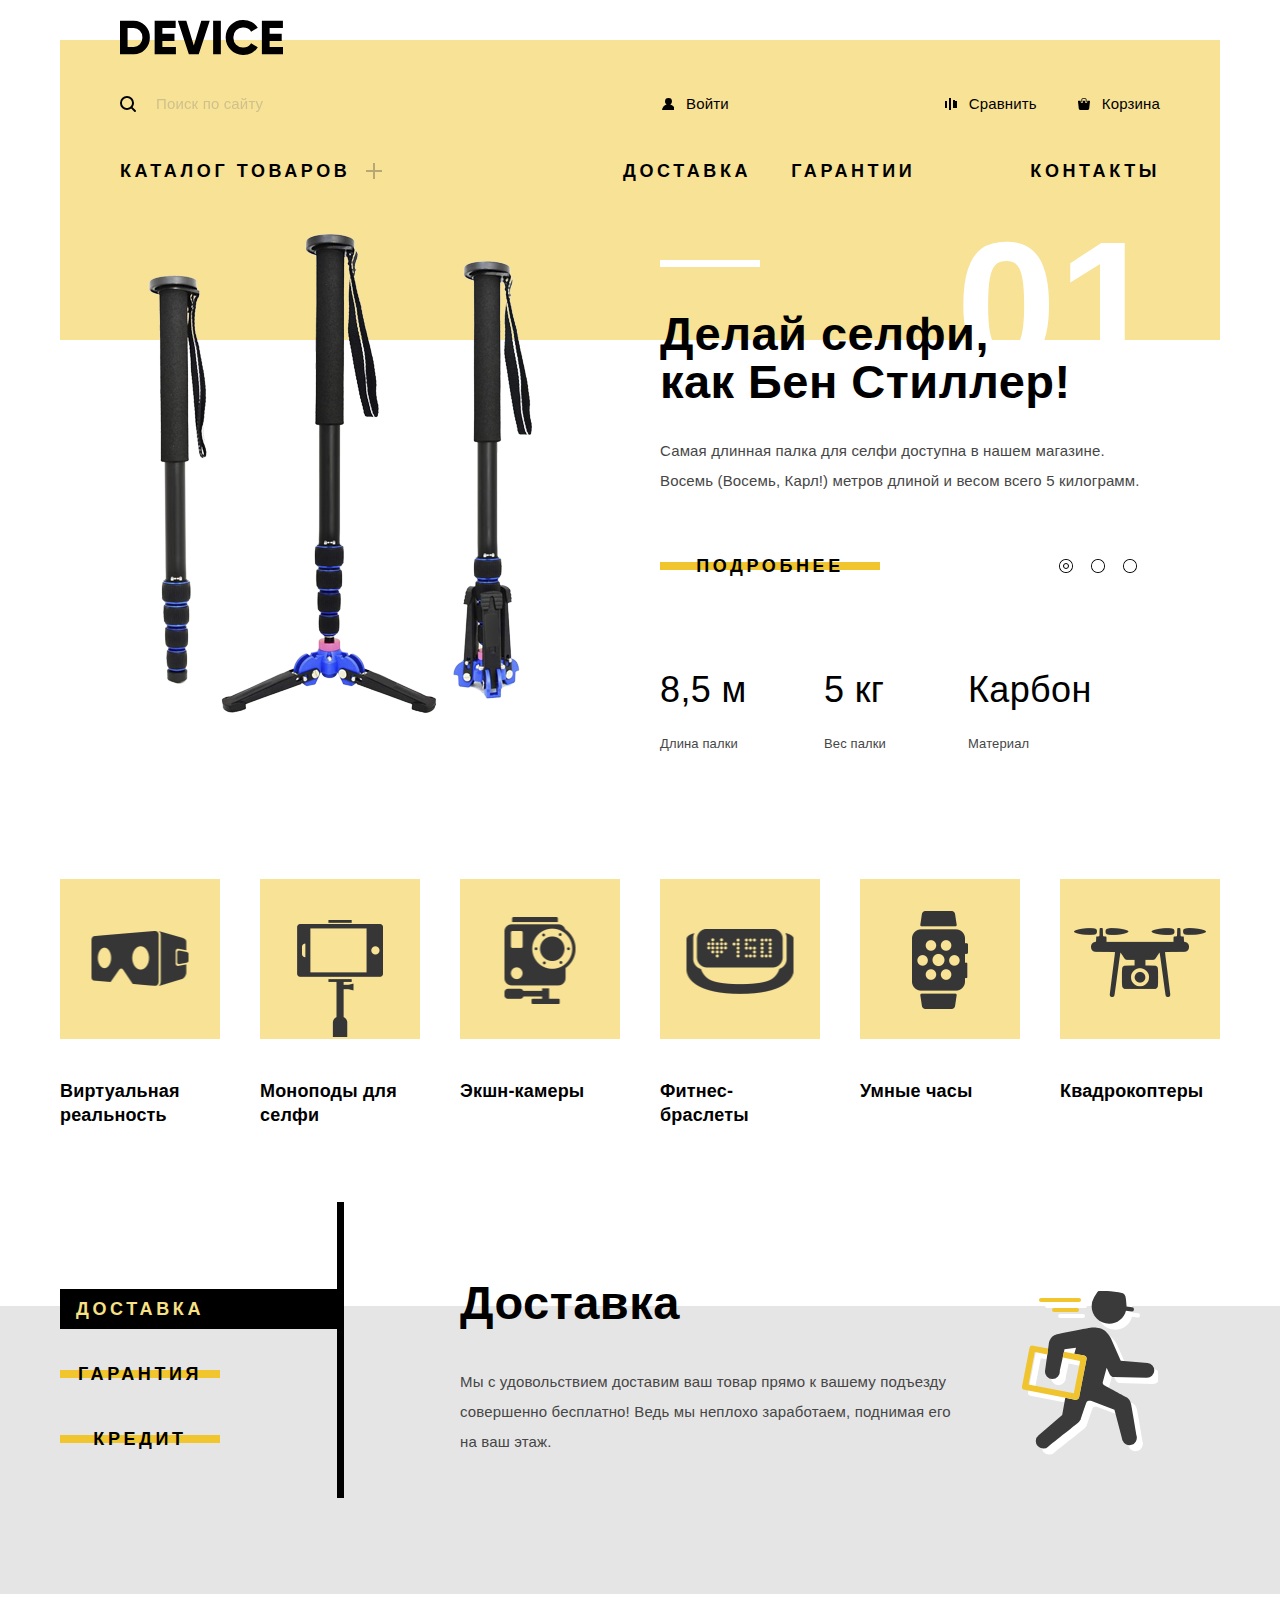
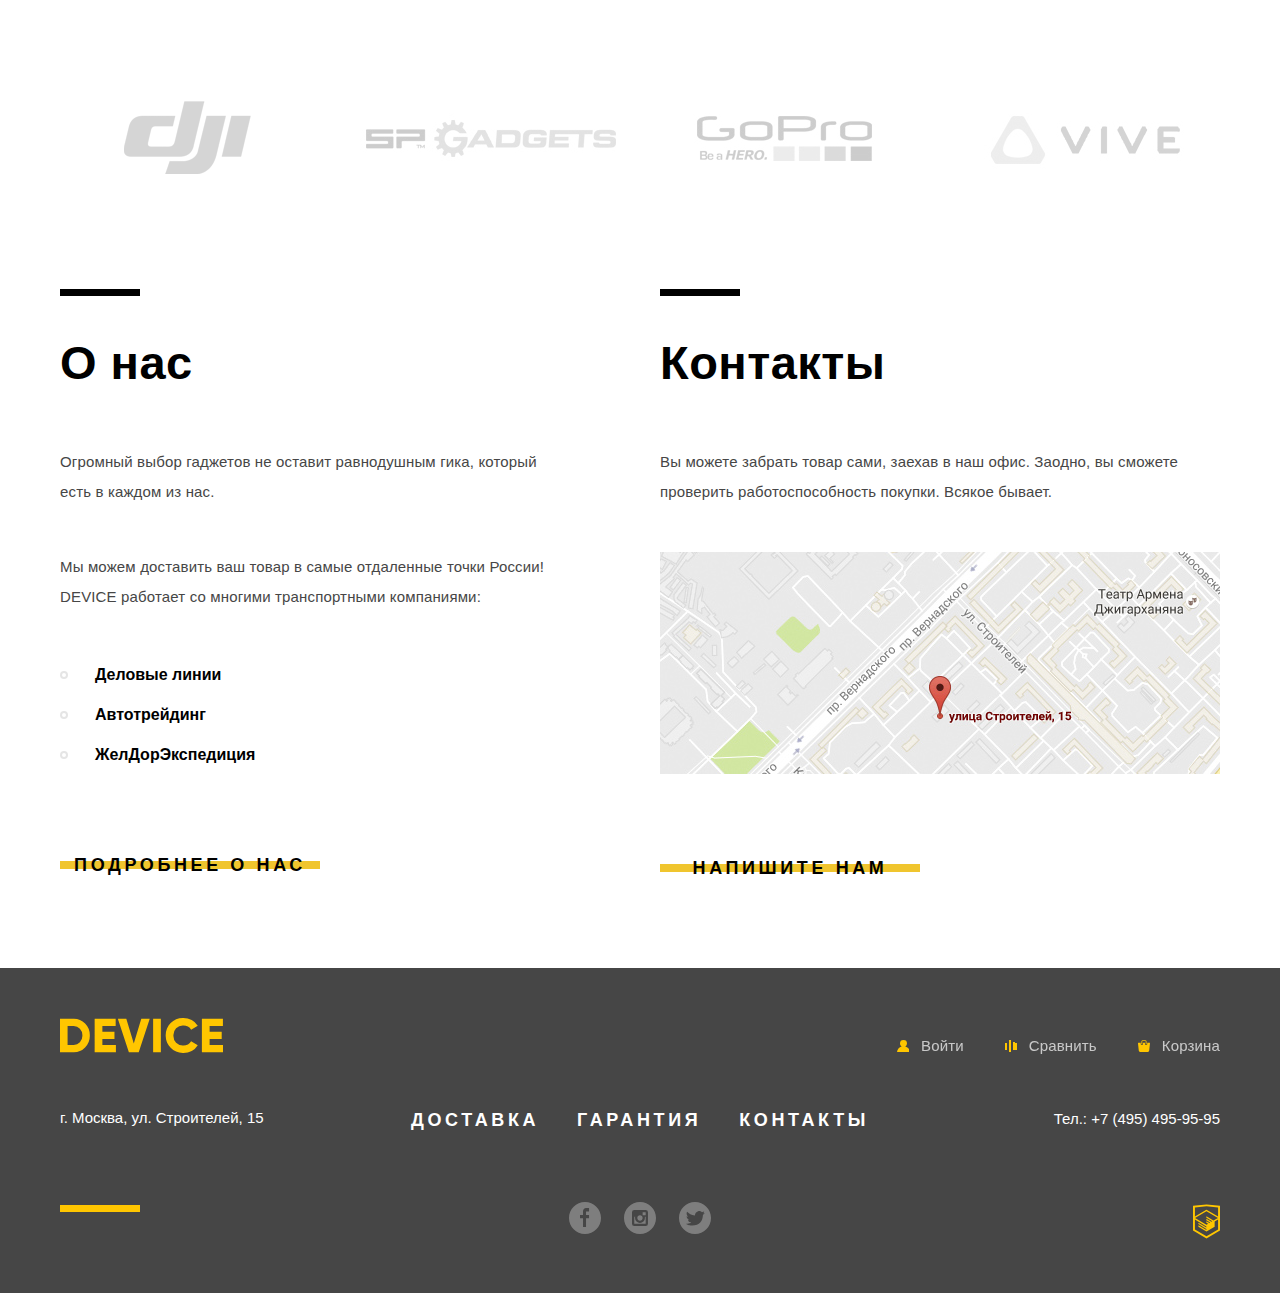
==== index.html @ a9a69ae1 "Добавляет доступности" ====
<!DOCTYPE html>
<html lang="ru">

<head>
  <meta charset="UTF-8">
  <link rel="stylesheet" href="css/normalize.css">
  <link rel="stylesheet" href="css/style.css">
  <title>Интернет-магазин "Девайс"</title>
</head>

<body>

  <header class="site-header">

    <a class="site-header__logo" href="">
      <img class="site-header__logo-img" src="img/logo-black.svg" width="163" height="35" alt="Логотип интернет-магазина &quotДевайс&quot">
    </a>

    <nav class="site-header__secondary-menu">
      <ul class="site-header__secondary-menu-list">
        <li class="site-header__secondary-menu-item">
          <form class="site-header__search search-form" action="https://echo.htmlacademy.ru/courses" method="post">
            <input class="search-form__field" type="search" name="search" id="search" placeholder="Поиск по сайту">
            <label class="search-form__label" for="search">
              <span class="visually-hidden">Поиск по сайту</span>
              <img class="search-form__label-img" src="img/search.svg" width="16" height="16" alt="Поиск">
            </label>
            <input class="search-form__button-submit" type="submit" value="Найти">
          </form>
        </li>
        <li class="site-header__secondary-menu-item">
          <a class="site-header__secondary-menu-link" href="#">Войти</a>
        </li>
        <li class="site-header__secondary-menu-item">
          <a class="site-header__secondary-menu-link" href="#">Сравнить</a>
        </li>
        <li class="site-header__secondary-menu-item">
          <a class="site-header__secondary-menu-link" href="#">Корзина</a>
        </li>
      </ul>
    </nav>
    
    <nav class="site-header__primary-menu">
      <ul class="site-header__primary-menu-list">
        <li class="site-header__primary-menu-item">
          <a class="site-header__primary-menu-link" href="catalog.html">Каталог товаров</a>
          <ul class="site-header__primary-submenu-list">
            <li class="site-header__primary-submenu-item">
              <a class="site-header__primary-submenu-link" href="virtual-reality.html">Виртуальная реальность</a>
            </li>
            <li class="site-header__primary-submenu-item">
              <a class="site-header__primary-submenu-link" href="monopods-for-a-selfie.html">Моноподы для селфи</a>
            </li>
            <li class="site-header__primary-submenu-item">
              <a class="site-header__primary-submenu-link" href="action-cameras.html">Экшн-камеры</a>
            </li>
            <li class="site-header__primary-submenu-item">
              <a class="site-header__primary-submenu-link" href="fitness-bracelets.html">Фитнес-браслеты</a>
            </li>
            <li class="site-header__primary-submenu-item">
              <a class="site-header__primary-submenu-link" href="smart-watch.html">Умные часы</a>
            </li>
            <li class="site-header__primary-submenu-item">
              <a class="site-header__primary-submenu-link" href="quadcopters.html">Квардокоптеры</a>
            </li>
          </ul>
        </li>
        <li class="site-header__primary-menu-item">
          <a class="site-header__primary-menu-link" href="#">Доставка</a>
        </li>
        <li class="site-header__primary-menu-item">
          <a class="site-header__primary-menu-link" href="#">Гарантии</a>
        </li>
        <li class="site-header__primary-menu-item">
          <a class="site-header__primary-menu-link" href="#">Контакты</a>
        </li>
      </ul>
    </nav>

  </header>

  <main class="content-container">
    
    <section class="content-container__promo promo">
      <h1 class="visually-hidden">Промо-слайдер</h1>
      <div class="promo-slider">
        <input type="radio" id="promo-btn-1" name="promo-toggle" checked>
        <input type="radio" id="promo-btn-2" name="promo-toggle">
        <input type="radio" id="promo-btn-3" name="promo-toggle">
        <div class="promo-slider__inner">
          <div class="promo-slider__slides">
            <article class="promo-slider__slide promo-slide">
              <figure class="promo-slide__image">
                <img src="img/slider-1.png" width="384" height="486" alt="Палка для селфи">
              </figure>
              <div class="promo-slide__description">
                <h2 class="header">
                  Делай селфи,<br>
                  как Бен Стиллер! 
                </h2>
                <p class="text-light">
                  Самая длинная палка для селфи доступна в нашем магазине.<br>
                  Восемь (Восемь, Карл!) метров длиной и весом всего 5 килограмм.
                </p>
                <div class="promo-slider__controls">
                  <a class="button button-slider" href="catalog.html">Подробнее</a>
                  <label for="promo-btn-1"></label>
                  <label for="promo-btn-2"></label>
                  <label for="promo-btn-3"></label>
                </div>
                <div class="promo-slide__preference preference">
                  <dl class="preference__item item">
                    <dt class="item__parameter-value">8,5 м</dt>
                    <dd class="item__parameter">Длина палки</dd>
                  </dl>
                  <dl class="preference__item item">
                    <dt class="item__parameter-value">5 кг</dt>
                    <dd class="item__parameter">Вес палки</dd>
                  </dl>
                  <dl class="preference__item item">
                    <dt class="item__parameter-value">Карбон</dt>
                    <dd class="item__parameter">Материал</dd>
                  </dl>
                </div>
              </div>
            </article>
            <article class="promo-slider__slide promo-slide">
              <figure class="promo-slide__image">
                <img src="img/slider-2.png" width="345" height="485" alt="Фитнес-браслет">
              </figure>
              <div class="promo-slide__description">
                <h2 class="header">
                  Худеем<br>
                  правильно! 
                </h2>
                <p class="text-light">
                  Мотивирующие фитнес-браслеты помогут найти в себе силы<br>
                  не пропускать занятия и соблюдать диету.
                </p>
                <div class="promo-slider__controls">
                  <a class="button button-slider" href="catalog.html">Подробнее</a>
                  <label for="promo-btn-1"></label>
                  <label for="promo-btn-2"></label>
                  <label for="promo-btn-3"></label>
                </div>
                <div class="promo-slide__preference preference">
                  <dl class="preference__item item">
                    <dt class="item__parameter-value">48 часов</dt>
                    <dd class="item__parameter">Без подзарядки</dd>
                  </dl>
                </div>
              </div>
            </article>
            <article class="promo-slider__slide promo-slide">
              <figure class="promo-slide__image">
                <img src="img/slider-3.png" width="526" height="334" alt="Квадрокоптер">
              </figure>
              <div class="promo-slide__description">
                <h2 class="header">
                  Порхает как бабочка,<br>
                  жалит как пчела!
                </h2>
                <p class="text-light">
                  Этот обычный, на первый взгляд, квадрокоптер оснащен<br>
                  мощным лазером, замаскированным под стандартную камеру.
                </p>
                <div class="promo-slider__controls">
                  <a class="button button-slider" href="catalog.html">Подробнее</a>
                  <label for="promo-btn-1"></label>
                  <label for="promo-btn-2"></label>
                  <label for="promo-btn-3"></label>
                </div>
                <div class="promo-slide__preference preference">
                  <dl class="preference__item item">
                    <dt class="item__parameter-value">800 м</dt>
                    <dd class="item__parameter">Дальность полета</dd>
                  </dl>
                  <dl class="preference__item item">
                    <dt class="item__parameter-value">50 м</dt>
                    <dd class="item__parameter">Радиус поражения</dd>
                  </dl>
                </div>
              </div>
            </article>
          </div>
        </div>
      </div>
    </section>
    
    <section class="content-container__popular popular">
      <h1 class="visually-hidden">Популярные категории товаров</h1> 
      <ul class="popular__conteiner-list">
        <li class="popular__item">
          <a class="popular__link" href="virtual-reality.html">
            <figure class="popular__image-field">
              <div class="popular__virtual-reality">
                <img class="popular__image" src="img/popular-1.png" width="97" height="55" alt="Виртуальная реальность">
              </div>
              <figcaption class="popular__text">Виртуальная реальность</figcaption>
            </figure>
          </a>
        </li>
        <li class="popular__item">
          <a class="popular__link" href="monopods-for-a-selfie.html">
            <figure class="popular__image-field">
              <div class="popular__monopods-for-a-selfie">
                <img class="popular__image" src="img/popular-2.png" width="86" height="117" alt="Моноподы для селфи">
              </div>
              <figcaption class="popular__text">Моноподы для селфи</figcaption>
            </figure>
          </a>
        </li>
        <li class="popular__item">
          <a class="popular__link" href="action-cameras.html">
            <figure class="popular__image-field">
              <div class="popular__action-cameras">
                <img class="popular__image" src="img/popular-3.png" width="71" height="87" alt="Экшн-камеры">
              </div>
              <figcaption class="popular__text">Экшн-камеры</figcaption>
            </figure>
          </a>
        </li>
        <li class="popular__item">
          <a class="popular__link" href="fitness-bracelets.html">
            <figure class="popular__image-field">
              <div class="popular__fitness-bracelets">
                <img class="popular__image" src="img/popular-4.png" width="107" height="65" alt="Фитнес-браслеты">
              </div>
              <figcaption class="popular__text">Фитнес-браслеты</figcaption>
            </figure>
          </a>
        </li>
        <li class="popular__item">
          <a class="popular__link" href="smart-watch.html">
            <figure class="popular__image-field">
              <div class="popular__smart-watch">
                <img class="popular__image" src="img/popular-5.png" width="56" height="98" alt="Умные часы">
              </div>
              <figcaption class="popular__text">Умные часы</figcaption>
            </figure>
          </a>
        </li>
        <li class="popular__item">
          <a class="popular__link" href="quadcopters.html">
            <figure class="popular__image-field">
              <div class="popular__quadcopters">
                <img class="popular__image" src="img/popular-6.png" width="132" height="69" alt="Квадрокоптеры">
              </div>
              <figcaption class="popular__text">Квадрокоптеры</figcaption>
            </figure>
          </a>
        </li>
      </ul>
    </section>
    
    <section class="content-container__services services">
      <h1 class="visually-hidden">Сервисы-слайдер</h1>
      <div class="services-slider">
        <input type="radio" id="services-btn-1" name="services-toggle" checked>
        <input type="radio" id="services-btn-2" name="services-toggle">
        <input type="radio" id="services-btn-3" name="services-toggle">
        <div class="services-slider__controls">
          <label class="button" for="services-btn-1">Доставка</label>
          <label class="button" for="services-btn-2">Гарантия</label>
          <label class="button" for="services-btn-3">Кредит</label>
        </div>
        <div class="services-slider__inner">
          <div class="services-slider__slides">
            <article class="services-slider__slide services-slide">
              <div class="services-slide__description">
                <h2 class="header">
                  Доставка 
                </h2>
                <p class="text-light">
                  Мы с удовольствием доставим ваш товар прямо к вашему 
                  подъезду совершенно бесплатно! Ведь мы неплохо 
                  заработаем, поднимая его на ваш этаж.
                </p>
              </div>
              <figure class="services-slide__image">
                <img src="img/delivery.svg" width="136" height="164" alt="Доставка-мэн">
              </figure>
            </article>
            <article class="services-slider__slide services-slide">
              <div class="services-slide__description">
                <h2 class="header">
                  Гарантия 
                </h2>
                <p class="text-light">
                  Если из-за возгорания купленного у нас товара у вас сгорит 
                  дом — не переживайте, мы выдадим вам новый. 
                  Товар, не дом, конечно же.
                </p>
              </div>
              <figure class="services-slide__image">
                <img src="img/warranty.svg" width="171" height="194" alt="Серсис-центр">
              </figure>
            </article>
            <article class="services-slider__slide services-slide">
              <div class="services-slide__description">
                <h2 class="header">
                  Кредит
                </h2>
                <p class="text-light">
                  Залезть в долговую яму стало проще! Кредитные 
                  консультанты подберут для вас наиболее выгодные 
                  условия кредита. Выгодные для нашего банка, разумеется.
                </p>
              </div>
              <figure class="services-slide__image">
                <img src="img/credit.svg" width="156" height="186" alt="Терпила-мэн">
              </figure>
            </article>
          </div>
        </div>
      </div>
    </section>
    
    <section class="content-container__logotypes logotypes">
      <h1 class="visually-hidden">Логотипы компаний производителей</h1>
      <img class="logotypes__image" src="img/logo-1-jpg.png" width="260" height="100" alt="Логотип DJI">
      <img class="logotypes__image" src="img/logo-2-jpg.png" width="260" height="100" alt="Логотип SP Gadgets">
      <img class="logotypes__image" src="img/logo-3-jpg.png" width="260" height="100" alt="Логотип GoPro">
      <img class="logotypes__image" src="img/logo-4-jpg.png" width="260" height="100" alt="Логотип VIVE">
    </section>
    
    <section class="content-container__info info">
      <h1 class="visually-hidden">Информация об организации и контакты</h1>
      
      <section class="info__about about">
        <h2 class="header">
          О нас 
        </h2>
        <p class="text-light">
          Огромный выбор гаджетов не оставит равнодушным гика,
          который есть в каждом из нас.
        </p>
        <p class="text-light">
          Мы можем доставить ваш товар в самые отдаленные точки
          России! DEVICE работает со многими транспортными компаниями:
        </p>
        <ul class="about__delivery-list">
          <li class="about__delivery-item">
            <p class="about__delivery-text">Деловые линии</p>
          </li>
          <li class="about__delivery-item">
            <p class="about__delivery-text">Автотрейдинг</p>
          </li>
          <li class="about__delivery-item">
            <p class="about__delivery-text">ЖелДорЭкспедиция</p>
          </li>
        </ul>
        <a class="button button-info" href="catalog.html">Подробнее о нас</a>
      </section>
      
      <section class="info__contacts contacts">
        <h2 class="header">
          Контакты 
        </h2>
        <p class="text-light">
          Вы можете забрать товар сами, заехав в наш офис. 
          Заодно, вы сможете проверить работоспособность покупки. Всякое бывает.
        </p>
        <img class="contacts__map" src="img/map.jpg" width="560" height="222" alt="Карта-мини">
        <a class="button button-info" href="catalog.html">Напишите нам</a>
      </section>

    </section>
  
  </main>
  
  <footer class="site-footer">
    <div class="site-footer__leftside footer-leftside">
      <a class="footer-leftside__logo-link" href="#">
        <img class="footer-leftside__logo-img" src="img/logo-yellow.svg" width="163" height="35" alt="Логотип интернет-магазина &quotДевайс&quot">
      </a>
      <p class="footer-leftside__address">
        г. Москва, ул. Строителей, 15
      </p>
    </div>
    <div class="site-footer__center footer-center">
      <ul class="footer-center__services-list">
        <li class="footer-center__services-item">
          <a class="footer-center__services-link" href="">Доставка</a>
        </li>
        <li class="footer-center__services-item">
          <a class="footer-center__services-link" href="">Гарантия</a>
        </li>
        <li class="footer-center__services-item">
          <a class="footer-center__services-link" href="">Контакты</a>
        </li>
      </ul>
      <ul class="footer-center__social-list">
        <li class="footer-center__social-item">
          <a class="footer-center__social-link" href="https://www.facebook.com/device">
            <img class="footer-center__social-img" src="img/fb.svg" width="32" height="32" alt="Facebook">
          </a>
        </li>
        <li class="footer-center__social-item">
          <a class="footer-center__social-link" href="https://www.instagram.com/device/">
            <img class="footer-center__social-img" src="img/instagram.svg" width="32" height="32" alt="Instagram">
          </a>
        </li>
        <li class="footer-center__social-item">
          <a class="footer-center__social-link" href="https://twitter.com/device">
            <img class="footer-center__social-img" src="img/twitter.svg" width="32" height="32" alt="Twitter">
          </a>
        </li>
      </ul>
    </div>
    <div class="site-footer__rightside footer-rightside">
      <ul class="footer-rightside__secondary-menu-list">
        <li class="footer-rightside__secondary-menu-item">
          <a class="footer-rightside__secondary-menu-link" href="#">Войти</a>
        </li>
        <li class="footer-rightside__secondary-menu-item">
          <a class="footer-rightside__secondary-menu-link" href="#">Сравнить</a>
        </li>
        <li class="footer-rightside__secondary-menu-item">
          <a class="footer-rightside__secondary-menu-link" href="#">Корзина</a>
        </li>
      </ul>
      <p class="footer-rightside__phone-text">
        Тел.: 
        <a class="footer-rightside__phone-link" href="tel:+74954959595">+7 (495) 495-95-95</a>
      </p>
      <a class="footer-rightside__developer-link" href="https://htmlacademy.ru/intensive/htmlcss">
        <img class="footer-rightside__developer-logo" src="img/logo-html.svg" width="27" height="35" alt="Логотип HTML-академии">
      </a>
    </div>
  </footer>

  <!--
    TODO: Запилить два popup - карта и модальное окно с обращением
  -->

</body>
</html>
---- css/style.css ----
/*
Подключение шрифтов
*/

@font-face {
    font-family: 'Open Sans';
    src:
        local('Open Sans Light'),
        local('OpenSans-Light'),
        url('opensanslight.woff2') format('woff2'),
        url('opensanslight.woff') format('woff'),
        url('opensanslight.ttf') format('truetype');
    font-weight: 300;
    font-style: normal;
}

@font-face {
    font-family: 'Open Sans';
    src:
        local('Open Sans'),
        local('OpenSans'),
        url('opensans.woff2') format('woff2'),
        url('opensans.woff') format('woff'),
        url('opensans.ttf') format('truetype');
    font-weight: 400;
    font-style: normal;
}

@font-face {
    font-family: 'Gilroy';
    src:
        local('Gilroy Light'),
        local('Gilroy-Light'),
        url('Gilroylight.woff2') format('woff2'),
        url('Gilroylight.woff') format('woff'),
        url('Gilroylight.ttf') format('truetype');
    font-weight: 300;
    font-style: normal;
}
    
@font-face {
    font-family: 'Gilroy';
    src:
        local('Gilroy ExtraBold'),
        local('Gilroy-ExtraBold'),
        url('Gilroyextrabold.woff2') format('woff2'),
        url('Gilroyextrabold.woff') format('woff'),
        url('Gilroyextrabold.ttf') format('truetype');
    font-weight: 800;
    font-style: normal;
}

/*
Общая часть
*/

/*
body * {
    outline: 1px dotted red;
}
*/

body {
    display: flex;
    flex-direction: column;
    margin: 0;
    padding: 20px 0;
    background-color: #ffffff;
    min-width: 1200px;
}

[class*="-list"] {
    list-style: none;
    margin: 0;
    padding: 0;
}

a {
    text-decoration: none;
}

.visually-hidden {
    position: absolute;
    clip: rect(0 0 0 0);
    width: 1px;
    height: 1px;
    margin: -1px;
}

/*
Стилизация шапки сайта
*/

.site-header {
    display: flex;
    flex-direction: column;
    width: 1040px;
    margin: 0 auto;
    padding: 0 60px;
    min-height: 320px;
    background-image: linear-gradient(
        to bottom,
        #ffffff 20px,
        rgb(240, 197, 46, 0.5) 20px);
}

.site-header__logo-img:hover {
    opacity: 0.6;
}

.site-header__logo-img:active {
    opacity: 0.3;
}

.site-header__secondary-menu-list {
    display: flex;
    justify-content: space-between;
    margin: 20px 0 30px;
}

.site-header__secondary-menu-item {
    position: relative;
}

.site-header__secondary-menu-item:nth-of-type(2) {
    margin-left: auto;
    margin-right: 240px;
}

.site-header__secondary-menu-item:nth-of-type(3) {
    margin-right: 65px;
}

.site-header__secondary-menu-item::before {
    content: '';
    position: absolute;
    top: 19px;
    left: -24px;
    height: 12px;
    width: 12px;
}

.site-header__secondary-menu-item:nth-of-type(2)::before {
    background-image: url(../img/user.svg);
}

.site-header__secondary-menu-item:nth-of-type(3)::before {
    background-image: url(../img/compare.svg);
}

.site-header__secondary-menu-item:nth-of-type(4)::before {
    background-image: url(../img/cart.svg);
}

.site-header__secondary-menu-link,
.search-form__field,
.button-submit__submit {
    font-family: 'Open Sans', 'Arial', sans-serif;
    font-size: 15px;
    font-weight: 300;
    line-height: 50px;
    letter-spacing: 0.15px;
    color: #000000;
    text-align: left;
    text-decoration: none;
    background-color: transparent;
}

.site-header__secondary-menu-item:hover,
.site-header__secondary-menu-item:hover::before {
    opacity: 0.6;
}

.site-header__secondary-menu-item:active,
.site-header__secondary-menu-item:active::before {
    opacity: 0.3;
}

.site-header__search {
    display: flex;
    justify-content: flex-start;
}

.search-form__field {
    width: 335px;
    height: 50px;
    padding-left: 20px;
    border: none;
    background-color: transparent;
    opacity: 0.3;
    box-sizing: border-box;
}

.search-form__field:hover {
    opacity: 0.6;
}

.search-form__field:focus {
    border-bottom: 2px solid #000000;
    outline: none;
    opacity: 1.0;
}

.search-form__label {
    height: 50px;
    padding-top: 17px;
    order: -1;
    box-sizing: border-box;
}

.search-form__field:focus ~ .search-form__label {
    border-bottom: 2px solid #000000;
}

.search-form__button-submit {
    display: none;
    width: 85px;
    height: 50px;
    border: 2px solid #000000;
    box-sizing: border-box;
    background-color: transparent;
}

.search-form__field:focus ~ .search-form__button-submit {
    display: block;
}

.search-form__button-submit:hover {
    display: block;
    background-color: #000000;
    color: #ffffff;
}

.search-form__button-submit:active {
    display: block;
    background-color: #000000;
    color: rgb(255, 255, 255, 0.3);
}


.site-header__primary-menu-list {
    display: flex;
    justify-content: space-between;
}

.site-header__primary-menu-item:nth-of-type(1) {
    position: relative;
}

.site-header__primary-menu-item:nth-of-type(2) {
    margin-left: auto;
    margin-right: 40px;
}

.site-header__primary-menu-item:nth-of-type(3) {
    margin-right: 115px;
}

.site-header__primary-menu-item:nth-of-type(1)::after {
    content: '';
    position: absolute;
    top: 4px;
    right: -32px;
    height: 16px;
    width: 16px;
    background-image: url(../img/plus.svg);
    opacity: 0.3;
}

.site-header__primary-menu-link {
    font-family: 'Gilroy', 'Arial', sans-serif;
    font-size: 18px;
    font-weight: 800;
    line-height: 24px;
    letter-spacing: 3.6px;
    color: #000000;
    text-align: center;
    text-decoration: none;
    text-transform: uppercase;
    background-color: transparent;
}

.site-header__primary-menu-link:hover {
    opacity: 0.6;
}

.site-header__primary-menu-link:active {
    opacity: 0.3;
}

.site-header__primary-submenu-list {
    display: none;
}

.site-header__primary-menu-item:first-child:hover ul {
    position: absolute;
    left: -60px;
    z-index: 3;
    display: flex;
    flex-direction: column;
    justify-content: flex-start;
    align-content: flex-start;
    flex-wrap: wrap;
    height: 90px;
    width: 1100px;
    padding: 0 0 66px 60px;
    background-color: #f7e296;
}

.site-header__primary-submenu-item {
    width: 200px;
    height: 30px;
}

.site-header__primary-submenu-item:nth-child(4) {
    margin-left: 40px;
}

.site-header__primary-submenu-item:nth-child(5) {
    margin-left: 40px;
    margin-bottom: 30px;
}

.site-header__primary-submenu-link {
    font-family: 'Open Sans', 'Arial', sans-serif;
    font-size: 15px;
    font-weight: 300;
    line-height: 30px;
    color: #000000;
    text-decoration: none;
    background-color: transparent;
}

.site-header__primary-submenu-link:hover {
    opacity: 0.6;
}

.site-header__primary-submenu-link:active {
    opacity: 0.3;
}

/*
Стилизация основного содержания страниц
*/

.content-container__promo,
.content-container__popular,
.content-container__logotypes,
.content-container__info {
    width: 1160px;
    margin: 0 auto;
    padding: 0 20px;
    background-color: transparent;
}

.promo {
    margin-top: -110px;
}

.promo-slider {
    position: relative;
}

.promo-slider input[type="radio"] {
    display: none;
}

.promo-slider__controls {
    display: flex;
    justify-content: flex-start;
    align-items: center;
    margin-bottom: 60px;
}
  
.promo-slider__controls label {
    width: 6px;
    height: 6px;
    margin-right: 20px;
    border: 3px solid #ffffff;
    border-radius: 50%;
    box-shadow: 0 0 0 1px rgba(0, 0, 0, 1.0);
    cursor: pointer;
    transition: background-color 0.2s;
}

#promo-btn-1:checked ~ .promo-slider__inner .promo-slider__controls label[for="promo-btn-1"],
#promo-btn-2:checked ~ .promo-slider__inner .promo-slider__controls label[for="promo-btn-2"],
#promo-btn-3:checked ~ .promo-slider__inner .promo-slider__controls label[for="promo-btn-3"] {
    box-shadow:
        inset 0 0 0 1px rgba(0, 0, 0, 1.0),
        0 0 0 1px rgba(0, 0, 0, 1.0);
}
  
#promo-btn-1:checked ~ .promo-slider__inner .promo-slider__slides {
    transform: translateX(0px);
}

#promo-btn-2:checked ~ .promo-slider__inner .promo-slider__slides {
    transform: translateX(-1160px);
}

#promo-btn-2:checked ~ .promo-slider__inner .promo-slide::after {
    content: '02';
}
  
#promo-btn-3:checked ~ .promo-slider__inner .promo-slider__slides {
    transform: translateX(-2320px);
}

#promo-btn-3:checked ~ .promo-slider__inner .promo-slide::after {
    content: '03';
}

.promo-slider__inner {
    overflow: hidden;
}

.promo-slider__slides {
    display: flex;
    justify-content: flex-start;
    position: relative;
    min-height: 500px;
    width: 300%;
}

.promo-slider__slide {
    position: relative;
    display: flex;
    justify-content: flex-start;
    width: 100%;
    z-index: 2;
}

.promo-slide::before {
    content: '';
    position: absolute;
    top: 30px;
    right: 460px;
    width: 100px;
    height: 7px;
    background-color: #ffffff;
}

.promo-slide::after {
    content: '01';
    position: absolute;
    top: -15px;
    right: 60px;
    width: 250px;
    height: 200px;
    font-family: 'Gilroy', 'Arial', sans-serif;
    font-size: 180px;
    font-weight: 800;
    line-height: 180px;
    letter-spacing: 1.8px;
    text-align: right;
    color: #ffffff;
    z-index: -1;
}

.promo-slide figure {
    margin: 0 40px 0 0;
}

.promo-slide__image {
    width: 560px;
    text-align: center;
}

.promo-slide__description {
    margin-right: auto;
    width: 510px;
    text-align: left;
    padding-top: 80px;
}

.header {
    font-family: 'Gilroy', 'Arial', sans-serif;
    font-size: 47px;
    font-weight: 800;
    line-height: 48px;
    letter-spacing: 0.47px;
    margin: 0;
}

.promo-slide__description .header {
    margin-bottom: 30px;
}

.text-light {
    font-family: 'Open Sans', 'Arial', sans-serif;
    font-size: 15px;
    font-weight: 300;
    line-height: 30px;
    letter-spacing: 0.15px;
    color: #464646;
    margin: 0;
}

.promo-slide__description .text-light {
    margin-bottom: 50px;
}


.button {
    display: block;
    min-height: 40px;
    font-family: 'Gilroy', 'Arial', sans-serif;
    font-size: 18px;
    font-weight: 800;
    line-height: 40px;
    letter-spacing: 3.6px;
    color: #000000;
    text-align: center;
    text-decoration: none;
    text-transform: uppercase;
    background-color: transparent;
    background-image: linear-gradient(
        #f0c52e,
        #f0c52e);
    background-size: 100% 8px;
    background-repeat: no-repeat;
    background-position: center;
    transition: 0.3s;
}

.button-slider {
    width: 220px;
    margin-right: 180px;
}

.button-info {
    width: 260px;
}

.button:hover,
.button:active {
    background-size: 100% 100%;
}

a.button:active {
    color: rgb(0, 0, 0, 0.3);
}

.preference__item {
    display: inline-block;
    vertical-align: top;
    margin: 0px;
}

.preference__item:first-child {
    width: 160px
}

.preference__item:nth-child(2) {
    width: 140px;
}

.preference__item .item__parameter,
.preference__item .item__parameter-value {
    margin: 20px 0;
}

.preference__item .item__parameter {
    font-family: 'Open Sans', 'Arial', sans-serif;
    font-size: 13px;
    font-weight: 300;
    line-height: 20px;
    letter-spacing: 0.13px;
    color: #464646;
}

.preference__item .item__parameter-value {
    font-family: 'Gilroy', 'Arial', sans-serif;
    font-size: 36px;
    font-weight: 300;
    line-height: 48px;
    letter-spacing: 0.36px;
}

.popular__conteiner-list {
    display: flex;
    flex-direction: row;
    flex-wrap: wrap;
    justify-content: space-between;
    margin-top: 105px;
}

.popular__item {
    width: 160px;
}

.popular__image-field {
    display: flex;
    flex-direction: column;
    justify-content: flex-start;
    align-items: flex-start;
    margin: 0px;
}

.popular__image-field div {
    position: relative;
    width: 160px;
    height: 160px;
    background-color: rgb(240, 197, 46, 0.5);
}

.popular__image {
    display: block;
    position: absolute;
    top: 50%; left: 50%;
}

.popular__virtual-reality .popular__image {
    transform: translate(-50%,-28px);
}

.popular__monopods-for-a-selfie .popular__image {
    transform: translate(-50%,-39px);
}

.popular__action-cameras .popular__image {
    transform: translate(-50%,-42px);
}

.popular__fitness-bracelets .popular__image {
    transform: translate(-50%,-30px);
}

.popular__smart-watch .popular__image {
    transform: translate(-50%,-48px);
}

.popular__quadcopters .popular__image {
    transform: translate(-50%,-31px);
}

.popular__text {
    min-height: 50px;
    margin-top: 40px;
    font-family: 'Gilroy', 'Arial', sans-serif;
    font-size: 18px;
    font-weight: 800;
    line-height: 24px;
    letter-spacing: 0.18px;
    text-align: left;
    vertical-align: top;
    color: #000000;
}

.popular__item:hover div,
.popular__item:active div {
    background-color: #f0c52e;
}

.popular__item:active .popular__image,
.popular__item:active .popular__text {
    opacity: 0.3;
}

.content-container__services {
    display: flex;
    justify-content: center;
    min-height: 365px;
    min-width: 1160px;
    margin-top: 100px;
    background-color: #e5e5e5;
    background-image: linear-gradient(
        to bottom,
        #ffffff 77px,
        #e5e5e5 77px);
}

.services-slider {
    display: flex;
    justify-content: center;
    padding-top: 50px;
}

.services-slider input[type="radio"] {
    display: none;
}

.services-slider__controls {
    position: relative;
    display: flex;
    flex-direction: column;
    justify-content: flex-start;
    align-items: flex-start;
    width: 280px;
    padding-top: 10px;
}

.services-slider__controls::after {
    content: '';
    position: absolute;
    top: -77px;
    right: -4px;
    width: 7px;
    height: 296px;
    background-color:#000000;
}

.services-slider__controls label {
    cursor: pointer;
    width: 160px;
    margin-bottom: 25px;
}
  
#services-btn-1:checked ~ .services-slider__controls label[for="services-btn-1"],
#services-btn-2:checked ~ .services-slider__controls label[for="services-btn-2"],
#services-btn-3:checked ~ .services-slider__controls label[for="services-btn-3"] {
    padding-right: 120px;
    color: #f7e184;
    background-image: none;
    background-color:#000000;
}
  
#services-btn-1:checked ~ .services-slider__inner .services-slider__slides {
    transform: translateX(0px);
}

#services-btn-2:checked ~ .services-slider__inner .services-slider__slides {
    transform: translateX(-880px);
}

#services-btn-3:checked ~ .services-slider__inner .services-slider__slides {
    transform: translateX(-1760px);
}

.services-slider__inner {
    display: flex;
    justify-content: flex-start;
    width: 880px;
    overflow: hidden;
}

.services-slider__slides {
    position: relative;
    display: flex;
    justify-content: flex-start;
    width: 300%;
}

.services-slider__slide {
    position: relative;
    display: flex;
    justify-content: flex-start;
    width: 100%;
}

.services-slide__description {
    margin-left: 120px;
    width: 500px;
    text-align: left;
}

.services-slide__description .text-light {
    margin-top: 40px;
}

.services-slide figure {
    margin: 0;
    padding-top: 12px;
}

.services-slide__image {
    width: 260px;
    text-align: center;
}

.content-container__logotypes {
    display: flex;
    flex-direction: row;
    justify-content: space-between;
    flex-wrap: wrap;
    min-height: 100px;
    margin-top: 95px;
}

.logotypes__image {
    background-color: transparent;
    filter: grayscale(1) opacity(0.2);
    transition: 0.5s;
}

.logotypes__image:hover {
    filter: none;
}

.content-container__info {
    display: flex;
    justify-content: space-between;
    margin-top: 150px;
    padding-bottom: 80px;

}

.info__about,
.info__contacts {
    position: relative;
    width: 560px;
    min-height: 540px;
    text-align: left;
}

.info__about::before,
.info__contacts::before {
    content: '';
    position: absolute;
    top: -50px;
    left: 0;
    width: 80px;
    height: 7px;
    background-color: #000000;
}

.about .header,
.contacts .header {
    margin-bottom: 60px;
}

.about .text-light:first-of-type,
.contacts .text-light:first-of-type {
    margin-bottom: 45px;
}

.about .text-light:last-of-type {
    margin-bottom: 43px;
}

.contacts .contacts__map {
    margin-bottom: 70px;
}

.about .about__delivery-list {
    margin-bottom: 70px;
    padding-left: 35px;
}

.about .about__delivery-item {
    position: relative;
}

.about .about__delivery-text {
    font-family: 'Gilroy', 'Arial', sans-serif;
    font-size: 16px;
    font-weight: 800;
    line-height: 40px;
    margin: 0;
}

.about .about__delivery-item::before {
    content: '';
    position: absolute;
    top: 16px;
    left: -35px;
    width: 4px;
    height: 4px;
    border: 2px solid #e5e5e5;
    border-radius: 50%;
}

.about .text-light {
    width: 485px;
}

/*.goods__filter-color,
.goods__filter-bluetooth {
    display: flex;
    flex-direction: column;
}*/

.page {
    width: 1100px;
    min-height: 180px;
    margin: -110px auto 0;
    padding: 40px 0 0 60px;
    text-align: left;
    background-color: #ffffff;
}

.page__bread-crumbs-list {
    display: flex;
    justify-content: flex-start;
    width: 100%;
    margin-top: 30px;
}

.page__bread-crumbs-item {
    margin-right: 40px;
    font-family: 'Open Sans', 'Arial', sans-serif;
    font-size: 14px;
    font-weight: 300;
    line-height: 24px;
    letter-spacing: 0.14px;
    color: rgba(0, 0, 0, 0.3);
}

.page__bread-crumbs-link {
    position: relative;
}

.page__bread-crumbs-link::after {
    content: '';
    position: absolute;
    top: 8px;
    right: -22px;
    width: 4px;
    height: 7px;
    background-image: url(../img/nav-arrow.svg);
}

.content-conteiner__goods {
    display: flex;
    justify-content: center;
    min-height: 1290px;
    margin: 0 auto;
    width: 1160px;
    padding: 0 20px;
    /*
    background-image: linear-gradient(
        to right,
        #e5e5e5 30%,
        #ffffff 30%);
    */
}

.goods__filter {
    width: 328px;
    padding-left: 60px;
    background-color: #ebebeb;    
}

.goods__filter fieldset,
.goods__filter-buttons {
    width: 200px;
    border: none;
    margin: 0 0 40px 0;
    padding: 0;
}

.goods__filter legend {
    width: 200px;
    padding-top: 15px;
    padding-bottom: 30px;
    border-top: 2px solid #000000;
    font-family: 'Gilroy', 'Arial', sans-serif;
    font-size: 18px;
    font-weight: 800;
    line-height: 24px;
    letter-spacing: 0.18px;
    color: #000000;
}

.goods__filter label {
    font-family: 'Open Sans', 'Arial', sans-serif;
    font-size: 14px;
    font-weight: 300;
    line-height: 40px;
    letter-spacing: 0.14px;
    color: #000000;
    margin: 0;
}

.goods__sorted {
    width: 760px;
    padding-left: 72px;
}

.sorted-goods__sorter {
    display: flex;
    align-items: center;
    min-height: 70px;
    background-color: #ebebeb;    
}

.goods__filter-title,
.sorter__title {
    width: 200px;
    font-family: 'Gilroy', 'Arial', sans-serif;
    font-size: 16px;
    font-weight: 800;
    line-height: 24px;
    letter-spacing: 3.2px;
    color: #000000;
    text-transform: uppercase;
}

.sorter__parameter-list {
    display: flex;
    justify-content: space-between;
    align-items: center;
    width: 560px;
}

.sorter__parameter-item:nth-child(1),
.sorter__parameter-item:nth-child(2) {
    margin-right: 30px;
}

.sorter__parameter-item:nth-child(3) {
    margin-right: auto;
}

.sorter__parameter-item:nth-child(4) {
    margin-right: 20px;
}

.sorter__parameter-link {
    font-family: 'Open Sans', 'Arial', sans-serif;
    font-size: 14px;
    font-weight: 400;
    line-height: 18px;
    color: #000000;
    opacity: 0.3;
}

.sorter__parameter-link:hover {
    opacity: 0.6;
}

.sorter__parameter-link:active {
    opacity: 1.0;
}

.sorter__parameter-arrow {
    opacity: 0.2;
}

.sorter__parameter-arrow:hover {
    opacity: 0.4;
}

.sorter__parameter-arrow:active {
    opacity: 1.0;
}

.sorted-goods__goods-items {
    display: flex;
    justify-content: space-between;
    flex-wrap: wrap;
    padding-top: 70px;
}

.goods-items__item {
    position: relative;
    display: flex;
    flex-wrap: wrap;
    justify-content: space-between;
    align-content: flex-start;
    width: 360px;
    min-height: 500px;
}

.item-good__image {
    margin-bottom: 35px;
}

.item-good__controls {
    position: absolute;
    top: 0;
    left: 0;
    z-index: -1;
    width: 360px;
    height: 380px;
    display: flex;
    flex-direction: column;
    justify-content: center;
    align-items: center;
    background-color: rgb(238, 238, 238, 0.7);
}

.item-good:hover .item-good__controls {
    z-index: 1;
}

.item-good__link {
    width: 200px;
    margin-bottom: 20px;
}

.item-good__compare-add {
    font-family: 'Open Sans', 'Arial', sans-serif;
    font-size: 13px;
    font-weight: 300;
    line-height: 20px;
    letter-spacing: 0.13px;
    color: #000000;
    opacity: 0.5;
}

.item-good__compare-add:hover {
    opacity: 1.0;
}

.item-good__compare-add:active {
    opacity: 0.2;
}

.item-good__page {
    width: 260px;
    font-family: 'Gilroy', 'Arial', sans-serif;
    font-size: 18px;
    font-weight: 800;
    line-height: 24px;
    letter-spacing: 0.18px;
    color: #000000;
}

.item-good__price {
    width: 100px;
    margin: 0;
    font-family: 'Gilroy', 'Arial', sans-serif;
    font-size: 16px;
    font-weight: 300;
    line-height: 24px;
    letter-spacing: 0.16px;
    color: #464646;
    text-align: right;
}

.sorted-goods__pagination-list {
    display: flex;
    justify-content: space-between;
    align-items: center;
    width: 100%;
    min-height: 70px;
    margin-bottom: 75px;
    background-color: #ebebeb;
}

.pagination__item {
    font-family: 'Gilroy', 'Arial', sans-serif;
    font-size: 16px;
    font-weight: 800;
    line-height: 24px;
    letter-spacing: 3.2px;
    color: #000000;
    text-align: center;
    text-transform: uppercase;
}

.pagination__item:first-child {
    width: 125px;
    margin-right: auto;
}

.pagination__item:not(:first-child):not(:last-child) {
    margin: 0 15px;
}

.pagination__item:last-child {
    width: 135px;
    margin-left: auto;
}

.pagination__link {
    text-decoration: none;
}

.pagination__item:first-child:hover,
.pagination__item:last-child:hover {
    background-color: #d6d6d6;
}

.pagination__item:first-child:active,
.pagination__item:last-child:active {
    background-color: #d6d6d6;
    color: rgb(0, 0, 0, 0.3);
}

/*
Стилизация подвала сайта
*/

.site-footer {
    display: flex;
    justify-content: center;
    background-color: #464646;
    min-height: 325px;
    min-width: 1160px;
}

.site-footer__leftside {
    position: relative;
    text-align: left;
    width: 360px;
}

.site-footer__leftside::before {
    content: '';
    position: absolute;
    top: 237px;
    left: 0;
    width: 80px;
    height: 7px;
    background-color: #ffc600;
}

.site-footer__center {
    text-align: center;
    width: 440px;
}

.site-footer__rightside {
    text-align: right;
    width: 360px;
}

.footer-leftside__logo-img {
    margin: 50px 0 30px;
}

.footer-leftside__logo-img:hover {
    opacity: 0.6;
}

.footer-leftside__logo-img:active {
    opacity: 0.3;
}

.footer-leftside__address {
    font-family: 'Open Sans', 'Arial', sans-serif;
    font-size: 15px;
    font-weight: 300;
    line-height: 30px;
    color: #ffffff;
    text-decoration: none;
    background-color: transparent;
}

.footer-center__services-list,
.footer-center__social-list {
    display: flex;
    justify-content: center;
}

.footer-center .footer-center__services-list {
    margin: 140px 0 70px;
}

.footer-center__services-item:nth-child(2) {
    margin: 0 38px;
}

.footer-center__services-link {
    font-family: 'Gilroy', 'Arial', sans-serif;
    font-size: 18px;
    font-weight: 800;
    line-height: 24px;
    letter-spacing: 3.6px;
    color: #ffffff;
    text-align: center;
    text-decoration: none;
    text-transform: uppercase;
    background-color: transparent;
}

.footer-center__services-link:hover {
    opacity: 0.6;
}

.footer-center__services-link:active {
    opacity: 0.3;
}

.footer-center__social-item:nth-child(2) {
    margin: 0 23px;
}

.footer-center__social-link {
    opacity: 0.3;
}

.footer-center__social-link:hover {
    opacity: 0.6;
}

.footer-center__social-link:active {
    opacity: 0.1;
}

.footer-rightside .footer-rightside__secondary-menu-list {
    display: flex;
    justify-content: flex-end;
    margin: 60px 0 40px;
}

.footer-rightside__secondary-menu-item {
    position: relative;
}

.footer-rightside__secondary-menu-item:not(:first-child) {
    margin-left: 65px;
}

.footer-rightside__secondary-menu-item::after {
    content: '';
    position: absolute;
    top: 12px;
    left: -24px;
    height: 12px;
    width: 12px;
}

.footer-rightside__secondary-menu-item:nth-of-type(1)::after {
    background-image: url(../img/user-yellow.svg);
}

.footer-rightside__secondary-menu-item:nth-of-type(2)::after {
    background-image: url(../img/compare-yellow.svg);
}

.footer-rightside__secondary-menu-item:nth-of-type(3)::after {
    background-image: url(../img/cart-yellow.svg);
}

.footer-rightside__secondary-menu-item:hover::after {
    opacity: 0.6;
}

.footer-rightside__secondary-menu-item:active::after {
    opacity: 0.3;
}

.footer-rightside__secondary-menu-link {
    font-family: 'Open Sans', 'Arial', sans-serif;
    font-size: 15px;
    font-weight: 300;
    line-height: 36px;
    letter-spacing: 0.15px;
    color: #ffffff;
    text-align: center;
    text-decoration: none;
    background-color: transparent;
    opacity: 0.7;
}

.footer-rightside__secondary-menu-link:hover {
    opacity: 1.0;
}

.footer-rightside__secondary-menu-link:active {
    opacity: 0.3;
}

.footer-rightside__phone-text,
.footer-rightside__phone-link {
    font-family: 'Open Sans', 'Arial', sans-serif;
    font-size: 15px;
    font-weight: 300;
    line-height: 30px;
    color: #ffffff;
    text-decoration: none;
    background-color: transparent;
}

.footer-rightside .footer-rightside__phone-text {
    margin-bottom: 70px;
}

.footer-rightside__developer-link:hover {
    opacity: 0.6;
}

.footer-rightside__developer-link:active {
    opacity: 0.3;
}











/*
---------------------------------------------------
*/
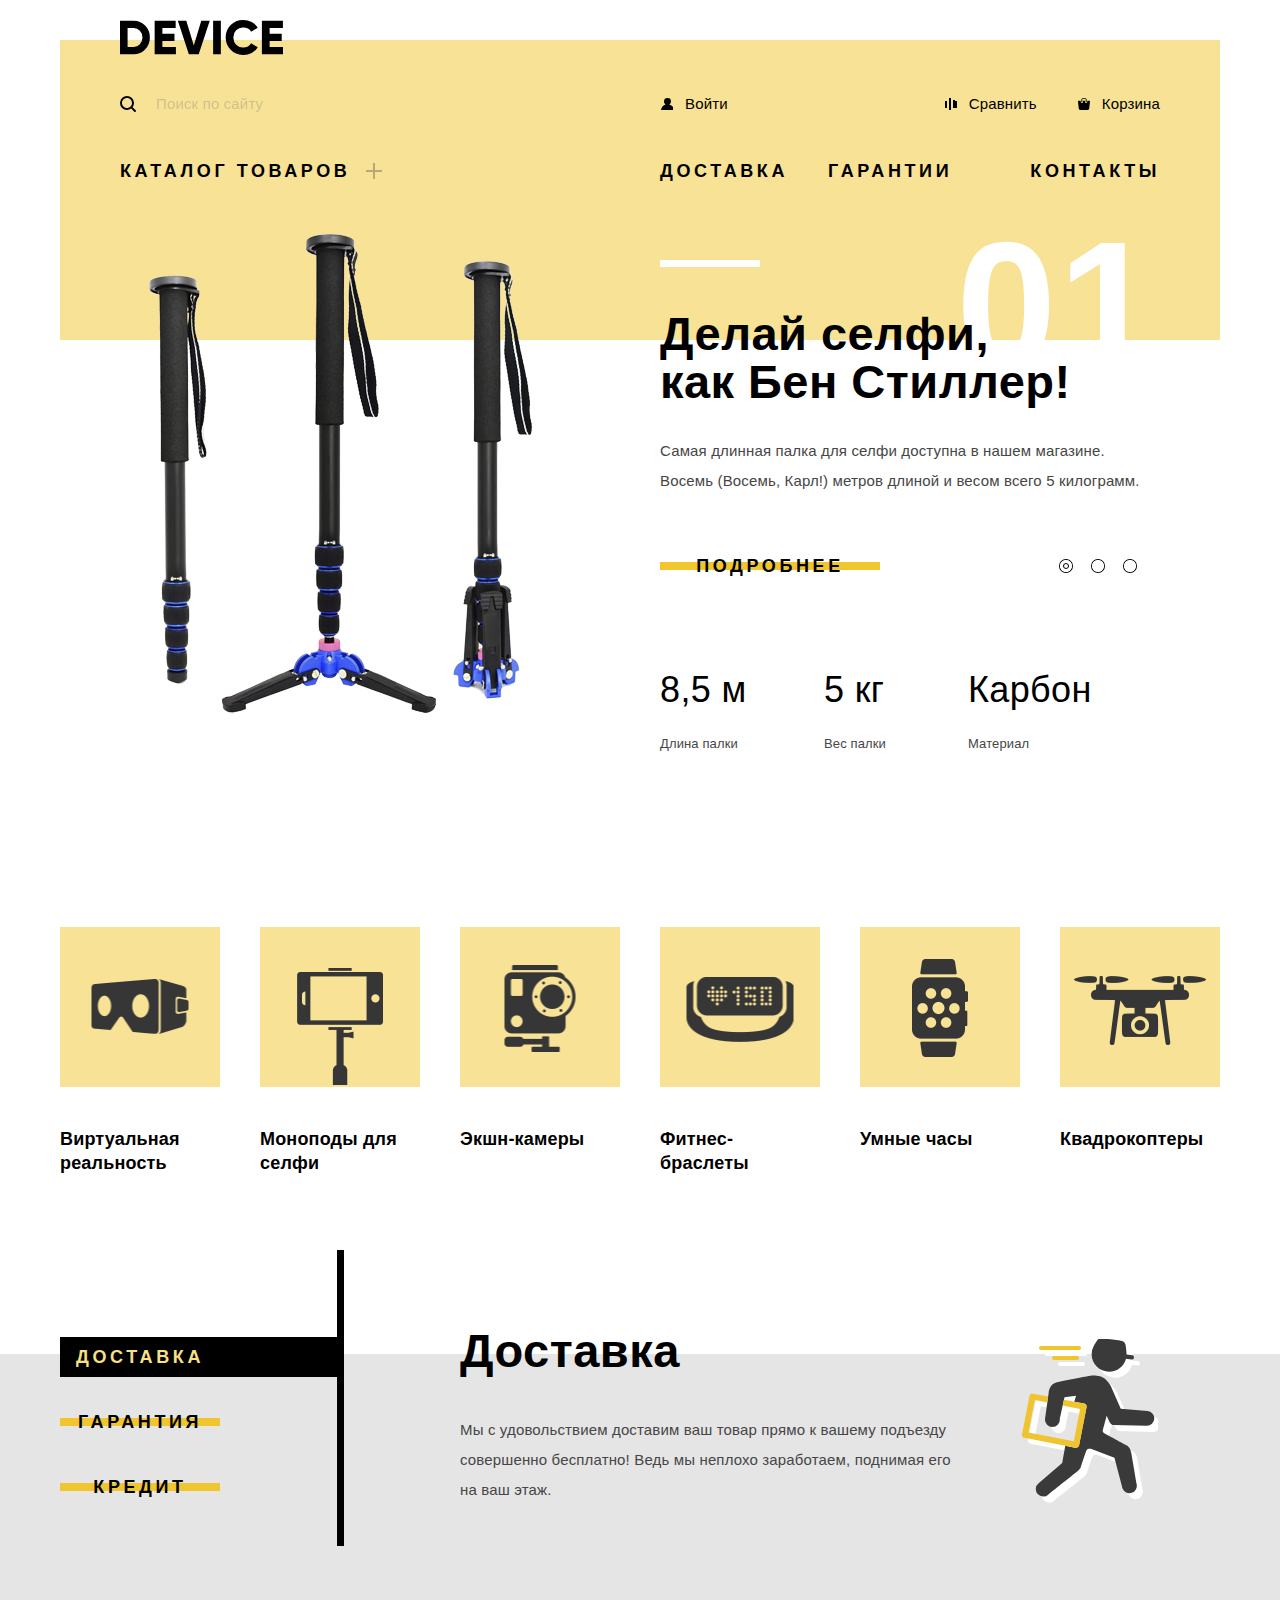
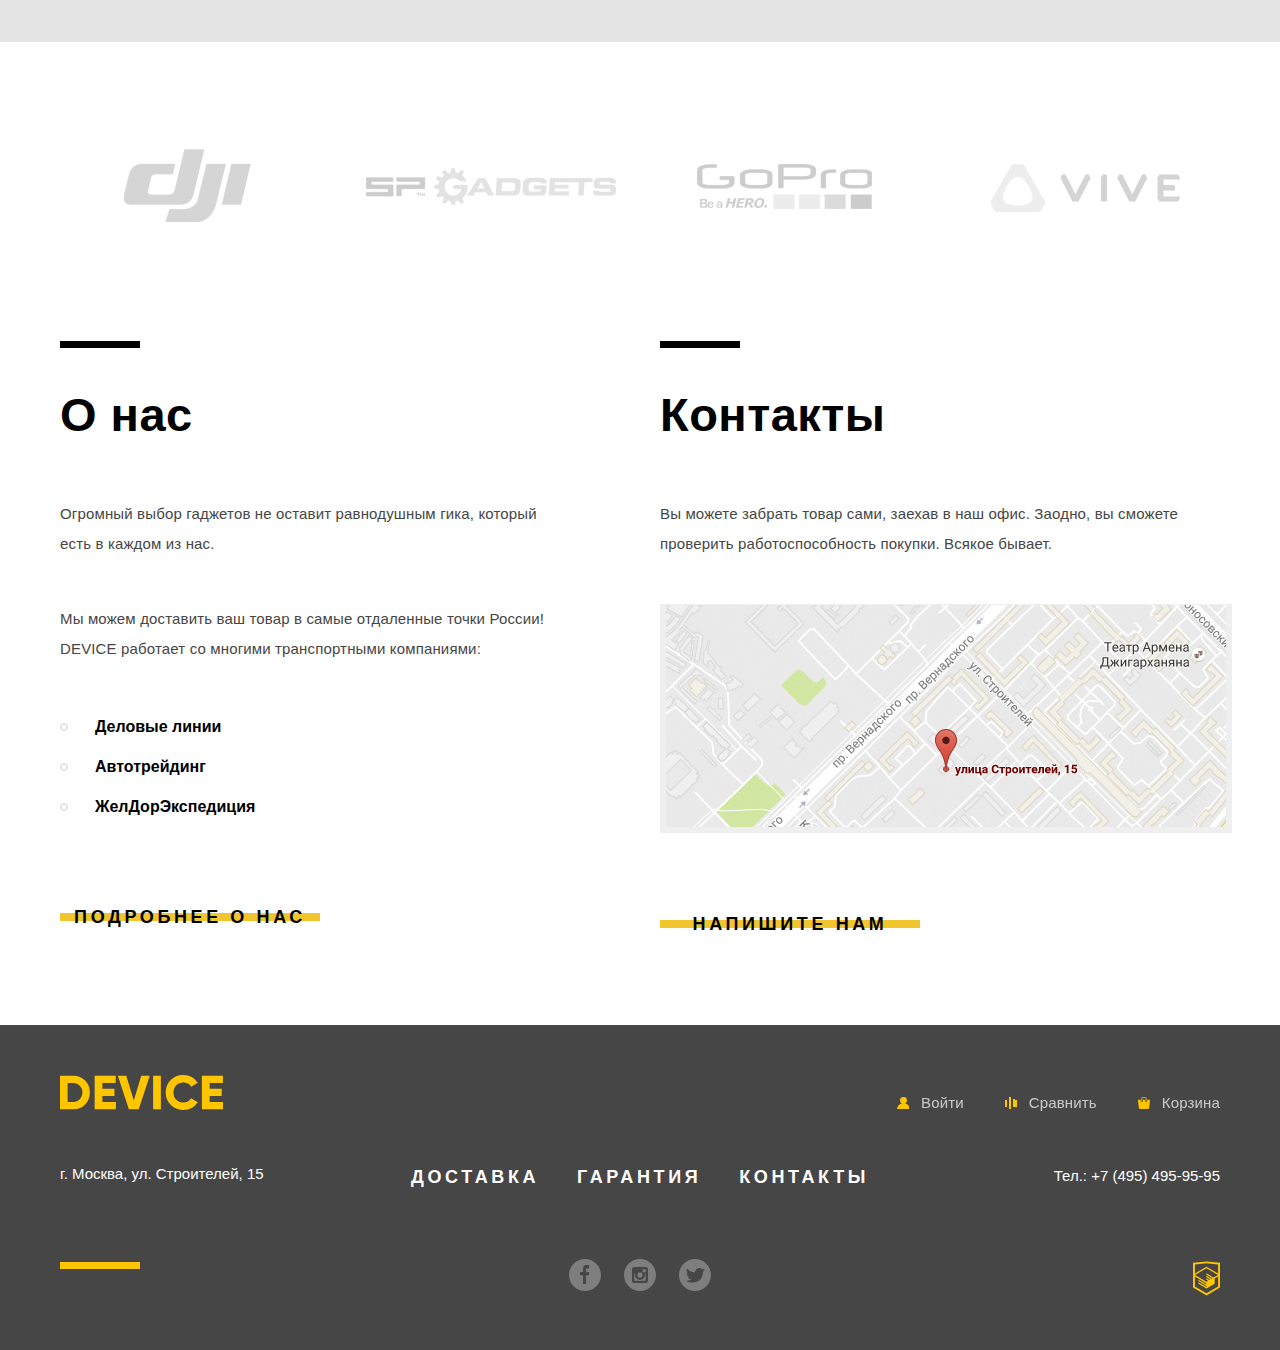
==== commit 6cdb3ca4: "Корректирует ошибки по замечаниям Наставника к главе 4" ====
--- a/index.html
+++ b/index.html
@@ -15,20 +15,17 @@
     <a class="site-header__logo" href="">
       <img class="site-header__logo-img" src="img/logo-black.svg" width="163" height="35" alt="Логотип интернет-магазина &quotДевайс&quot">
     </a>
-
     <nav class="site-header__secondary-menu">
+      <form class="site-header__search search-form" action="https://echo.htmlacademy.ru/courses" method="post">
+        <input class="search-form__field" type="search" name="search" id="search" placeholder="Поиск по сайту">
+        <label class="search-form__label" for="search">
+          <span class="visually-hidden">Поиск по сайту</span>
+          <img class="search-form__label-img" src="img/search.svg" width="16" height="16" alt="Поиск">
+        </label>
+        <button class="search-form__button-submit" type="submit">Найти</button>
+      </form>
       <ul class="site-header__secondary-menu-list">
         <li class="site-header__secondary-menu-item">
-          <form class="site-header__search search-form" action="https://echo.htmlacademy.ru/courses" method="post">
-            <input class="search-form__field" type="search" name="search" id="search" placeholder="Поиск по сайту">
-            <label class="search-form__label" for="search">
-              <span class="visually-hidden">Поиск по сайту</span>
-              <img class="search-form__label-img" src="img/search.svg" width="16" height="16" alt="Поиск">
-            </label>
-            <input class="search-form__button-submit" type="submit" value="Найти">
-          </form>
-        </li>
-        <li class="site-header__secondary-menu-item">
           <a class="site-header__secondary-menu-link" href="#">Войти</a>
         </li>
         <li class="site-header__secondary-menu-item">
@@ -39,40 +36,41 @@
         </li>
       </ul>
     </nav>
-    
-    <nav class="site-header__primary-menu">
-      <ul class="site-header__primary-menu-list">
-        <li class="site-header__primary-menu-item">
-          <a class="site-header__primary-menu-link" href="catalog.html">Каталог товаров</a>
-          <ul class="site-header__primary-submenu-list">
-            <li class="site-header__primary-submenu-item">
-              <a class="site-header__primary-submenu-link" href="virtual-reality.html">Виртуальная реальность</a>
-            </li>
-            <li class="site-header__primary-submenu-item">
-              <a class="site-header__primary-submenu-link" href="monopods-for-a-selfie.html">Моноподы для селфи</a>
-            </li>
-            <li class="site-header__primary-submenu-item">
-              <a class="site-header__primary-submenu-link" href="action-cameras.html">Экшн-камеры</a>
-            </li>
-            <li class="site-header__primary-submenu-item">
-              <a class="site-header__primary-submenu-link" href="fitness-bracelets.html">Фитнес-браслеты</a>
-            </li>
-            <li class="site-header__primary-submenu-item">
-              <a class="site-header__primary-submenu-link" href="smart-watch.html">Умные часы</a>
-            </li>
-            <li class="site-header__primary-submenu-item">
-              <a class="site-header__primary-submenu-link" href="quadcopters.html">Квардокоптеры</a>
+    <nav class="site-header__primary-menu primary-menu">
+      <ul class="primary-menu__elements-list">
+        <li class="primary-menu__catalog">
+          <a class="primary-menu__catalog-link" href="catalog.html">Каталог товаров</a>
+          <ul class="primary-menu__catalog-list">
+            <li class="primary-menu__catalog-item">
+              <a class="primary-menu__catalog-item-link" href="virtual-reality.html">Виртуальная реальность</a>
+            </li>
+            <li class="primary-menu__catalog-item">
+              <a class="primary-menu__catalog-item-link" href="monopods-for-a-selfie.html">Моноподы для селфи</a>
+            </li>
+            <li class="primary-menu__catalog-item">
+              <a class="primary-menu__catalog-item-link" href="action-cameras.html">Экшн-камеры</a>
+            </li>
+            <li class="primary-menu__catalog-item">
+              <a class="primary-menu__catalog-item-link" href="fitness-bracelets.html">Фитнес-браслеты</a>
+            </li>
+            <li class="primary-menu__catalog-item">
+              <a class="primary-menu__catalog-item-link" href="smart-watch.html">Умные часы</a>
+            </li>
+            <li class="primary-menu__catalog-item">
+              <a class="primary-menu__catalog-item-link" href="quadcopters.html">Квардокоптеры</a>
             </li>
           </ul>
         </li>
-        <li class="site-header__primary-menu-item">
-          <a class="site-header__primary-menu-link" href="#">Доставка</a>
-        </li>
-        <li class="site-header__primary-menu-item">
-          <a class="site-header__primary-menu-link" href="#">Гарантии</a>
-        </li>
-        <li class="site-header__primary-menu-item">
-          <a class="site-header__primary-menu-link" href="#">Контакты</a>
+      </ul>
+      <ul class="primary-menu__services-list">
+        <li class="primary-menu__services-item">
+          <a class="primary-menu__services-link" href="#">Доставка</a>
+        </li>
+        <li class="primary-menu__services-item">
+          <a class="primary-menu__services-link" href="#">Гарантии</a>
+        </li>
+        <li class="primary-menu__services-item">
+          <a class="primary-menu__services-link" href="#">Контакты</a>
         </li>
       </ul>
     </nav>
@@ -80,9 +78,10 @@
   </header>
 
   <main class="content-container">
+    <h1 class="visually-hidden">Главная станица интернет-магазина &quotДевайс&quot</h1>
     
     <section class="content-container__promo promo">
-      <h1 class="visually-hidden">Промо-слайдер</h1>
+      <h2 class="visually-hidden">Промо-слайдер</h2>
       <div class="promo-slider">
         <input type="radio" id="promo-btn-1" name="promo-toggle" checked>
         <input type="radio" id="promo-btn-2" name="promo-toggle">
@@ -94,10 +93,10 @@
                 <img src="img/slider-1.png" width="384" height="486" alt="Палка для селфи">
               </figure>
               <div class="promo-slide__description">
-                <h2 class="header">
+                <h3 class="header">
                   Делай селфи,<br>
                   как Бен Стиллер! 
-                </h2>
+                </h3>
                 <p class="text-light">
                   Самая длинная палка для селфи доступна в нашем магазине.<br>
                   Восемь (Восемь, Карл!) метров длиной и весом всего 5 килограмм.
@@ -129,10 +128,10 @@
                 <img src="img/slider-2.png" width="345" height="485" alt="Фитнес-браслет">
               </figure>
               <div class="promo-slide__description">
-                <h2 class="header">
+                <h3 class="header">
                   Худеем<br>
                   правильно! 
-                </h2>
+                </h3>
                 <p class="text-light">
                   Мотивирующие фитнес-браслеты помогут найти в себе силы<br>
                   не пропускать занятия и соблюдать диету.
@@ -156,10 +155,10 @@
                 <img src="img/slider-3.png" width="526" height="334" alt="Квадрокоптер">
               </figure>
               <div class="promo-slide__description">
-                <h2 class="header">
+                <h3 class="header">
                   Порхает как бабочка,<br>
                   жалит как пчела!
-                </h2>
+                </h3>
                 <p class="text-light">
                   Этот обычный, на первый взгляд, квадрокоптер оснащен<br>
                   мощным лазером, замаскированным под стандартную камеру.
@@ -188,7 +187,7 @@
     </section>
     
     <section class="content-container__popular popular">
-      <h1 class="visually-hidden">Популярные категории товаров</h1> 
+      <h2 class="visually-hidden">Популярные категории товаров</h2> 
       <ul class="popular__conteiner-list">
         <li class="popular__item">
           <a class="popular__link" href="virtual-reality.html">
@@ -254,7 +253,7 @@
     </section>
     
     <section class="content-container__services services">
-      <h1 class="visually-hidden">Сервисы-слайдер</h1>
+      <h2 class="visually-hidden">Сервисы-слайдер</h2>
       <div class="services-slider">
         <input type="radio" id="services-btn-1" name="services-toggle" checked>
         <input type="radio" id="services-btn-2" name="services-toggle">
@@ -268,9 +267,9 @@
           <div class="services-slider__slides">
             <article class="services-slider__slide services-slide">
               <div class="services-slide__description">
-                <h2 class="header">
+                <h3 class="header">
                   Доставка 
-                </h2>
+                </h3>
                 <p class="text-light">
                   Мы с удовольствием доставим ваш товар прямо к вашему 
                   подъезду совершенно бесплатно! Ведь мы неплохо 
@@ -283,9 +282,9 @@
             </article>
             <article class="services-slider__slide services-slide">
               <div class="services-slide__description">
-                <h2 class="header">
+                <h3 class="header">
                   Гарантия 
-                </h2>
+                </h3>
                 <p class="text-light">
                   Если из-за возгорания купленного у нас товара у вас сгорит 
                   дом — не переживайте, мы выдадим вам новый. 
@@ -298,9 +297,9 @@
             </article>
             <article class="services-slider__slide services-slide">
               <div class="services-slide__description">
-                <h2 class="header">
+                <h3 class="header">
                   Кредит
-                </h2>
+                </h3>
                 <p class="text-light">
                   Залезть в долговую яму стало проще! Кредитные 
                   консультанты подберут для вас наиболее выгодные 
@@ -317,20 +316,28 @@
     </section>
     
     <section class="content-container__logotypes logotypes">
-      <h1 class="visually-hidden">Логотипы компаний производителей</h1>
-      <img class="logotypes__image" src="img/logo-1-jpg.png" width="260" height="100" alt="Логотип DJI">
-      <img class="logotypes__image" src="img/logo-2-jpg.png" width="260" height="100" alt="Логотип SP Gadgets">
-      <img class="logotypes__image" src="img/logo-3-jpg.png" width="260" height="100" alt="Логотип GoPro">
-      <img class="logotypes__image" src="img/logo-4-jpg.png" width="260" height="100" alt="Логотип VIVE">
+      <h2 class="visually-hidden">Логотипы компаний производителей</h2>
+      <a class="logotypes__link" href="#">
+        <img class="logotypes__image" src="img/logo-1-jpg.png" width="260" height="100" alt="Логотип DJI">
+      </a>
+      <a class="logotypes__link" href="#">
+        <img class="logotypes__image" src="img/logo-2-jpg.png" width="260" height="100" alt="Логотип SP Gadgets">
+      </a>
+      <a class="logotypes__link" href="#">
+        <img class="logotypes__image" src="img/logo-3-jpg.png" width="260" height="100" alt="Логотип GoPro">
+      </a>
+      <a class="logotypes__link" href="#">
+        <img class="logotypes__image" src="img/logo-4-jpg.png" width="260" height="100" alt="Логотип VIVE">
+      </a>
     </section>
     
     <section class="content-container__info info">
-      <h1 class="visually-hidden">Информация об организации и контакты</h1>
+      <h2 class="visually-hidden">Информация об организации и контакты</h2>
       
       <section class="info__about about">
-        <h2 class="header">
+        <h3 class="header">
           О нас 
-        </h2>
+        </h3>
         <p class="text-light">
           Огромный выбор гаджетов не оставит равнодушным гика,
           который есть в каждом из нас.
@@ -350,19 +357,21 @@
             <p class="about__delivery-text">ЖелДорЭкспедиция</p>
           </li>
         </ul>
-        <a class="button button-info" href="catalog.html">Подробнее о нас</a>
+        <a class="button button-info" href="about.html">Подробнее о нас</a>
       </section>
       
       <section class="info__contacts contacts">
-        <h2 class="header">
+        <h3 class="header">
           Контакты 
-        </h2>
+        </h3>
         <p class="text-light">
           Вы можете забрать товар сами, заехав в наш офис. 
           Заодно, вы сможете проверить работоспособность покупки. Всякое бывает.
         </p>
-        <img class="contacts__map" src="img/map.jpg" width="560" height="222" alt="Карта-мини">
-        <a class="button button-info" href="catalog.html">Напишите нам</a>
+        <button class="popup-map__open">
+          <img class="contacts__map" src="img/map.jpg" width="560" height="222" alt="Карта-мини">
+        </button>
+        <button class="popup-write-us__open button button-info">Напишите нам</button>
       </section>
 
     </section>
@@ -430,9 +439,20 @@
     </div>
   </footer>
 
-  <!--
-    TODO: Запилить два popup - карта и модальное окно с обращением
-  -->
-
+  <section class="popup popup-map">
+    <iframe src="https://www.google.com/maps/embed?pb=!1m18!1m12!1m3!1d1312.8867672294514!2d30.
+    32206137720811!3d59.93866956411661!2m3!1f0!2f0!3f0!3m2!1i1024!2i768!4f13.1!3m3!1m2!1s0x4696
+    310fca5ba729%3A0xea9c53d4493c879f!2z0JHQvtC70YzRiNCw0Y8g0JrQvtC90Y7RiNC10L3QvdCw0Y8g0YPQuy4
+    sIDE5LCDQodCw0L3QutGCLdCf0LXRgtC10YDQsdGD0YDQsywgMTkxMTg2!5e1!3m2!1sru!2sru!4v1581920112252!5m2!1sru!2sru" 
+    width="1000" height="600" frameborder="0" style="border:0;" allowfullscreen=""></iframe>
+    <button class="popup-map__close" type="button">Закрыть</button>
+  </section>
+
+  <section class="popup popup-write-us">
+    <img src="img/device-index.jpg" width="200" height="200" alt="Времянка">
+    <button class="popup-write-us__close" type="button">Закрыть</button>
+  </section>
+
+  <script src="js/popup_open.js"></script>
 </body>
 </html>
--- a/css/style.css
+++ b/css/style.css
@@ -64,7 +64,7 @@
     display: flex;
     flex-direction: column;
     margin: 0;
-    padding: 20px 0;
+    padding: 20px 0 0 0;
     background-color: #ffffff;
     min-width: 1200px;
 }
@@ -104,6 +104,10 @@
         rgb(240, 197, 46, 0.5) 20px);
 }
 
+.site-header__logo {
+    align-self: flex-start;
+}
+
 .site-header__logo-img:hover {
     opacity: 0.6;
 }
@@ -112,23 +116,105 @@
     opacity: 0.3;
 }
 
+.site-header__secondary-menu {
+    display: flex;
+    margin: 20px 0 30px;    
+}
+
+.site-header__search {
+    display: flex;
+    justify-content: flex-start;
+    width: 500px;
+}
+
+.search-form__field {
+    width: 315px;
+    height: 50px;
+    padding-left: 20px;
+    border: none;
+    background-color: transparent;
+    opacity: 0.3;
+    box-sizing: border-box;
+    font-family: 'Open Sans', 'Arial', sans-serif;
+    font-size: 15px;
+    font-weight: 300;
+    line-height: 50px;
+    letter-spacing: 0.15px;
+    color: #000000;
+    text-align: left;
+    text-decoration: none;
+    background-color: transparent;
+}
+
+.search-form__field:hover {
+    opacity: 0.6;
+}
+
+.search-form__field:focus {
+    border-bottom: 2px solid #000000;
+    outline: none;
+    opacity: 1.0;
+}
+
+.search-form__label {
+    height: 50px;
+    padding-top: 17px;
+    order: -1;
+    box-sizing: border-box;
+}
+
+.search-form__field:focus ~ .search-form__label {
+    border-bottom: 2px solid #000000;
+}
+
+.search-form__button-submit {
+    display: none;
+    width: 85px;
+    height: 50px;
+    border: 2px solid #000000;
+    box-sizing: border-box;
+    background-color: transparent;
+    font-family: 'Open Sans', 'Arial', sans-serif;
+    font-size: 15px;
+    font-weight: 300;
+    line-height: 30px;
+    letter-spacing: 0.15px;
+    color: #000000;
+    text-align: center;
+    text-decoration: none;
+    background-color: transparent;
+}
+
+.search-form__field:focus ~ .search-form__button-submit {
+    display: block;
+}
+
+.search-form__button-submit:hover {
+    display: block;
+    background-color: #000000;
+    color: #ffffff;
+}
+
+.search-form__button-submit:active {
+    display: block;
+    background-color: #000000;
+    color: rgb(255, 255, 255, 0.3);
+}
+
 .site-header__secondary-menu-list {
     display: flex;
     justify-content: space-between;
-    margin: 20px 0 30px;
+    flex-wrap: wrap;
+    width: 540px;
 }
 
 .site-header__secondary-menu-item {
     position: relative;
-}
-
-.site-header__secondary-menu-item:nth-of-type(2) {
-    margin-left: auto;
-    margin-right: 240px;
-}
-
-.site-header__secondary-menu-item:nth-of-type(3) {
-    margin-right: 65px;
+    margin-left: 65px;
+}
+
+.site-header__secondary-menu-item:first-child {
+    margin-right: auto;
 }
 
 .site-header__secondary-menu-item::before {
@@ -140,21 +226,19 @@
     width: 12px;
 }
 
+.site-header__secondary-menu-item:nth-of-type(1)::before {
+    background-image: url(../img/user.svg);
+}
+
 .site-header__secondary-menu-item:nth-of-type(2)::before {
-    background-image: url(../img/user.svg);
+    background-image: url(../img/compare.svg);
 }
 
 .site-header__secondary-menu-item:nth-of-type(3)::before {
-    background-image: url(../img/compare.svg);
-}
-
-.site-header__secondary-menu-item:nth-of-type(4)::before {
     background-image: url(../img/cart.svg);
 }
 
-.site-header__secondary-menu-link,
-.search-form__field,
-.button-submit__submit {
+.site-header__secondary-menu-link {
     font-family: 'Open Sans', 'Arial', sans-serif;
     font-size: 15px;
     font-weight: 300;
@@ -176,87 +260,45 @@
     opacity: 0.3;
 }
 
-.site-header__search {
+.site-header__primary-menu {
+    display: flex;
+}
+
+.primary-menu__catalog-link,
+.primary-menu__services-link {
+    font-family: 'Gilroy', 'Arial', sans-serif;
+    font-size: 18px;
+    font-weight: 800;
+    line-height: 24px;
+    letter-spacing: 3.6px;
+    color: #000000;
+    text-align: center;
+    text-transform: uppercase;
+    background-color: transparent;
+}
+
+.primary-menu__catalog-link:hover,
+.primary-menu__services-link:hover {
+    opacity: 0.6;
+}
+
+.primary-menu__catalog-link:active,
+.primary-menu__services-link:active {
+    opacity: 0.3;
+}
+
+.primary-menu__elements-list {
     display: flex;
     justify-content: flex-start;
-}
-
-.search-form__field {
-    width: 335px;
-    height: 50px;
-    padding-left: 20px;
-    border: none;
-    background-color: transparent;
-    opacity: 0.3;
-    box-sizing: border-box;
-}
-
-.search-form__field:hover {
-    opacity: 0.6;
-}
-
-.search-form__field:focus {
-    border-bottom: 2px solid #000000;
-    outline: none;
-    opacity: 1.0;
-}
-
-.search-form__label {
-    height: 50px;
-    padding-top: 17px;
-    order: -1;
-    box-sizing: border-box;
-}
-
-.search-form__field:focus ~ .search-form__label {
-    border-bottom: 2px solid #000000;
-}
-
-.search-form__button-submit {
-    display: none;
-    width: 85px;
-    height: 50px;
-    border: 2px solid #000000;
-    box-sizing: border-box;
-    background-color: transparent;
-}
-
-.search-form__field:focus ~ .search-form__button-submit {
-    display: block;
-}
-
-.search-form__button-submit:hover {
-    display: block;
-    background-color: #000000;
-    color: #ffffff;
-}
-
-.search-form__button-submit:active {
-    display: block;
-    background-color: #000000;
-    color: rgb(255, 255, 255, 0.3);
-}
-
-
-.site-header__primary-menu-list {
-    display: flex;
-    justify-content: space-between;
-}
-
-.site-header__primary-menu-item:nth-of-type(1) {
+    flex-wrap: wrap;
+    width: 500px;
+}
+
+.primary-menu__catalog {
     position: relative;
 }
 
-.site-header__primary-menu-item:nth-of-type(2) {
-    margin-left: auto;
-    margin-right: 40px;
-}
-
-.site-header__primary-menu-item:nth-of-type(3) {
-    margin-right: 115px;
-}
-
-.site-header__primary-menu-item:nth-of-type(1)::after {
+.primary-menu__catalog::after {
     content: '';
     position: absolute;
     top: 4px;
@@ -267,32 +309,12 @@
     opacity: 0.3;
 }
 
-.site-header__primary-menu-link {
-    font-family: 'Gilroy', 'Arial', sans-serif;
-    font-size: 18px;
-    font-weight: 800;
-    line-height: 24px;
-    letter-spacing: 3.6px;
-    color: #000000;
-    text-align: center;
-    text-decoration: none;
-    text-transform: uppercase;
-    background-color: transparent;
-}
-
-.site-header__primary-menu-link:hover {
-    opacity: 0.6;
-}
-
-.site-header__primary-menu-link:active {
-    opacity: 0.3;
-}
-
-.site-header__primary-submenu-list {
+.primary-menu__catalog-list {
     display: none;
 }
 
-.site-header__primary-menu-item:first-child:hover ul {
+.primary-menu__catalog:hover ul,
+.primary-menu__catalog:focus-within ul {
     position: absolute;
     left: -60px;
     z-index: 3;
@@ -307,21 +329,21 @@
     background-color: #f7e296;
 }
 
-.site-header__primary-submenu-item {
+.primary-menu__catalog-item {
     width: 200px;
     height: 30px;
 }
 
-.site-header__primary-submenu-item:nth-child(4) {
+.primary-menu__catalog-item:nth-child(4) {
     margin-left: 40px;
 }
 
-.site-header__primary-submenu-item:nth-child(5) {
+.primary-menu__catalog-item:nth-child(5) {
     margin-left: 40px;
     margin-bottom: 30px;
 }
 
-.site-header__primary-submenu-link {
+.primary-menu__catalog-item-link {
     font-family: 'Open Sans', 'Arial', sans-serif;
     font-size: 15px;
     font-weight: 300;
@@ -331,12 +353,27 @@
     background-color: transparent;
 }
 
-.site-header__primary-submenu-link:hover {
+.primary-menu__catalog-item-link:hover {
     opacity: 0.6;
 }
 
-.site-header__primary-submenu-link:active {
+.primary-menu__catalog-item-link:active {
     opacity: 0.3;
+}
+
+.primary-menu__services-list {
+    display: flex;
+    justify-content: space-between;
+    flex-wrap: wrap;
+    width: 540px;
+}
+
+.primary-menu__services-item {
+    margin-left: 40px;
+}
+
+.primary-menu__services-item:nth-child(2) {
+    margin-right: auto;
 }
 
 /*
@@ -387,8 +424,8 @@
 #promo-btn-2:checked ~ .promo-slider__inner .promo-slider__controls label[for="promo-btn-2"],
 #promo-btn-3:checked ~ .promo-slider__inner .promo-slider__controls label[for="promo-btn-3"] {
     box-shadow:
-        inset 0 0 0 1px rgba(0, 0, 0, 1.0),
-        0 0 0 1px rgba(0, 0, 0, 1.0);
+        inset 0 0 0 1px #000000,
+        0 0 0 1px #000000;
 }
   
 #promo-btn-1:checked ~ .promo-slider__inner .promo-slider__slides {
@@ -469,7 +506,7 @@
 
 .promo-slide__description {
     margin-right: auto;
-    width: 510px;
+    width: 501px;
     text-align: left;
     padding-top: 80px;
 }
@@ -500,7 +537,6 @@
 .promo-slide__description .text-light {
     margin-bottom: 50px;
 }
-
 
 .button {
     display: block;
@@ -514,6 +550,8 @@
     text-align: center;
     text-decoration: none;
     text-transform: uppercase;
+    border: none;
+    box-shadow: none;
     background-color: transparent;
     background-image: linear-gradient(
         #f0c52e,
@@ -829,8 +867,9 @@
     margin-bottom: 43px;
 }
 
-.contacts .contacts__map {
+.contacts .popup-map__open {
     margin-bottom: 70px;
+    border: none;
 }
 
 .about .about__delivery-list {
@@ -1071,7 +1110,8 @@
     background-color: rgb(238, 238, 238, 0.7);
 }
 
-.item-good:hover .item-good__controls {
+.item-good:hover .item-good__controls,
+.item-good:focus-within .item-good__controls {
     z-index: 1;
 }
 
@@ -1368,8 +1408,18 @@
     opacity: 0.3;
 }
 
-
-
+.popup {
+    position: fixed;
+    left: 50%;
+    top: -100%;
+    transform: translate(-50%,-50%);
+    box-shadow: 0 0 30px 0 #000000;
+    transition: 1s ease-in-out;
+}
+
+.popup-active {
+    top: 50%;
+}
 
 
 
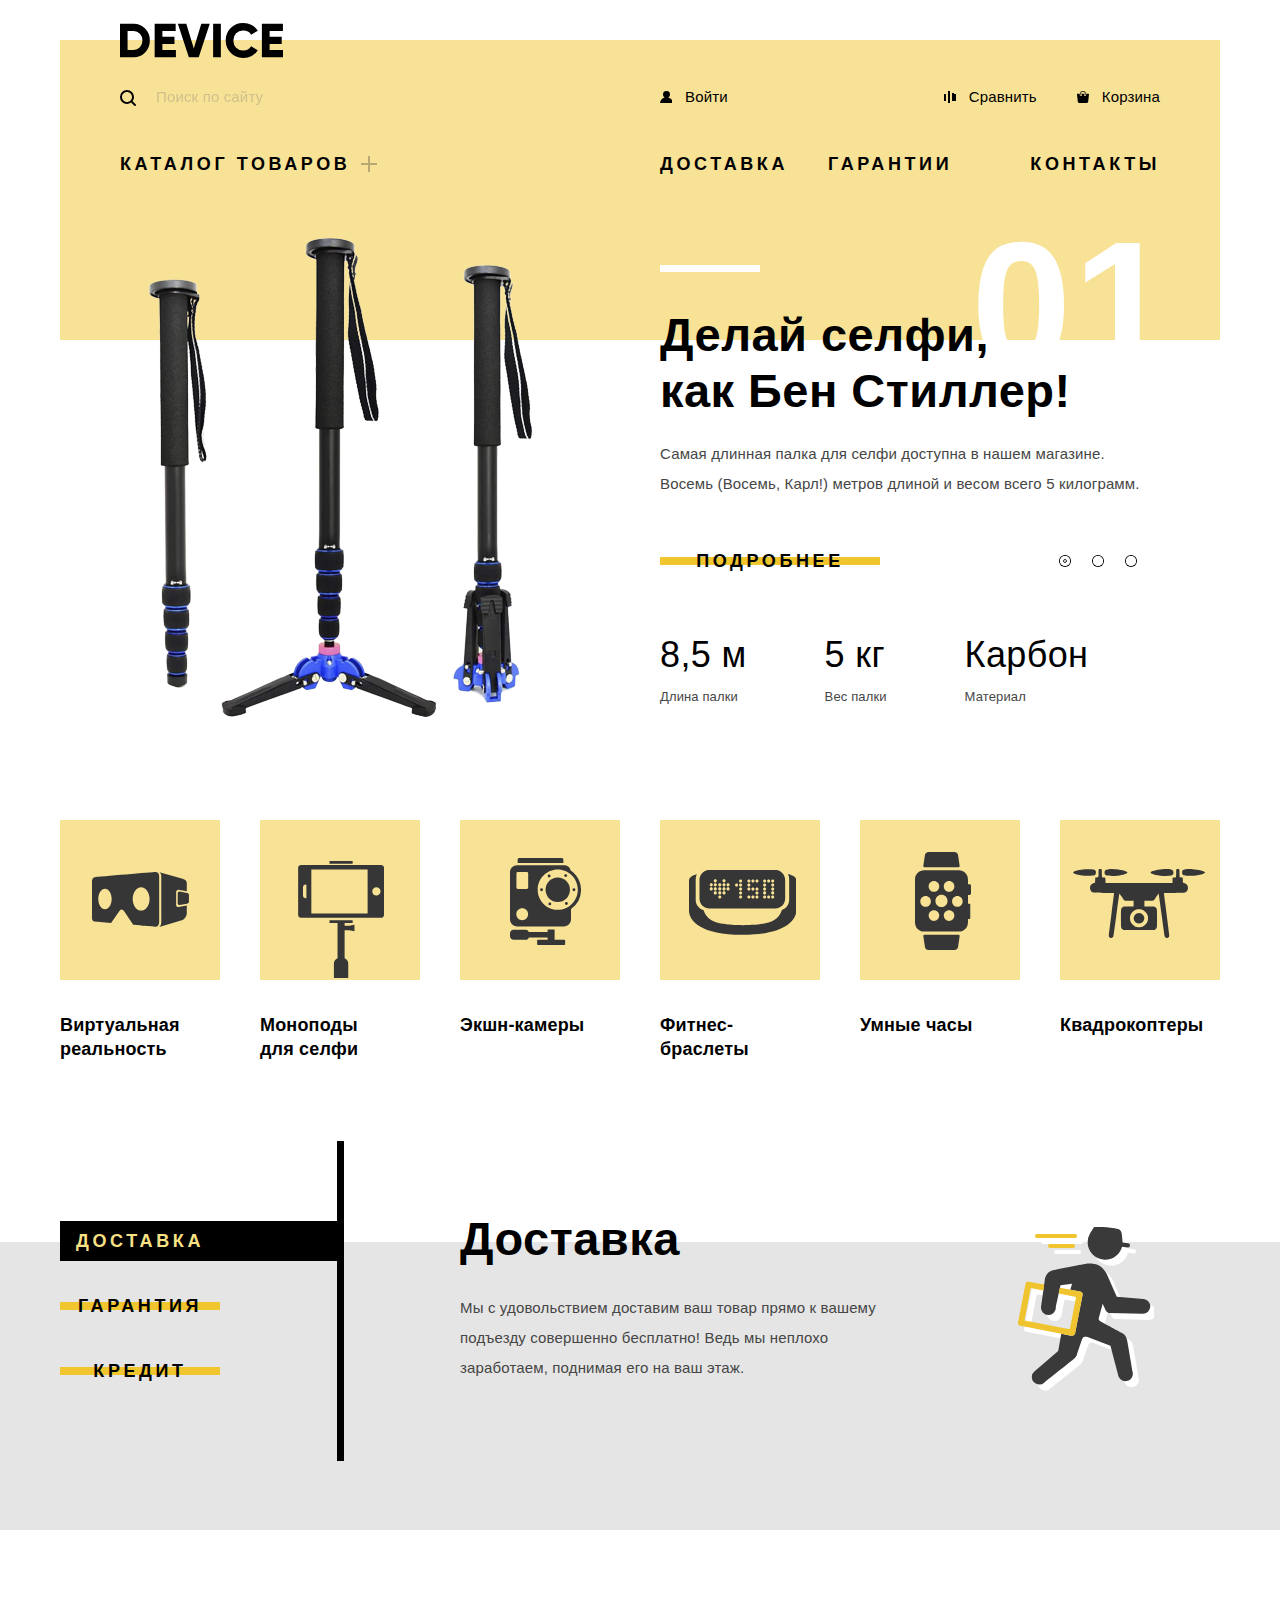
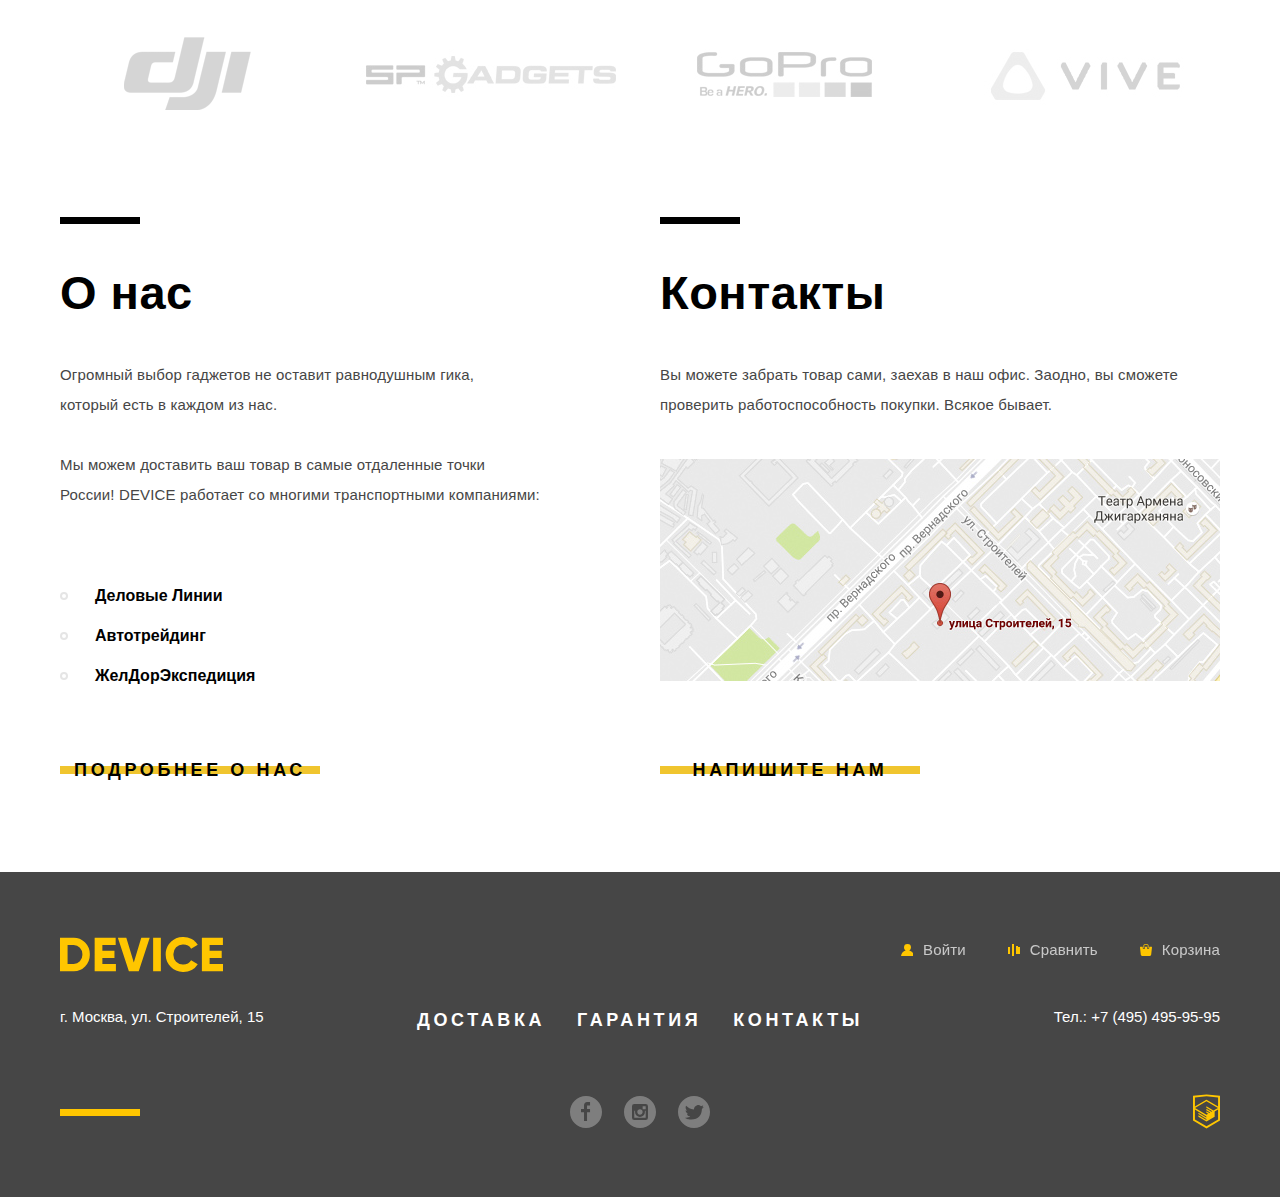
==== commit 89e3660e: "Добавляет оформления" ====
--- a/index.html
+++ b/index.html
@@ -19,7 +19,6 @@
       <form class="site-header__search search-form" action="https://echo.htmlacademy.ru/courses" method="post">
         <input class="search-form__field" type="search" name="search" id="search" placeholder="Поиск по сайту">
         <label class="search-form__label" for="search">
-          <span class="visually-hidden">Поиск по сайту</span>
           <img class="search-form__label-img" src="img/search.svg" width="16" height="16" alt="Поиск">
         </label>
         <button class="search-form__button-submit" type="submit">Найти</button>
@@ -193,7 +192,7 @@
           <a class="popular__link" href="virtual-reality.html">
             <figure class="popular__image-field">
               <div class="popular__virtual-reality">
-                <img class="popular__image" src="img/popular-1.png" width="97" height="55" alt="Виртуальная реальность">
+                <img class="popular__image" src="img/popular-1.svg" width="97" height="55" alt="Виртуальная реальность">
               </div>
               <figcaption class="popular__text">Виртуальная реальность</figcaption>
             </figure>
@@ -203,9 +202,9 @@
           <a class="popular__link" href="monopods-for-a-selfie.html">
             <figure class="popular__image-field">
               <div class="popular__monopods-for-a-selfie">
-                <img class="popular__image" src="img/popular-2.png" width="86" height="117" alt="Моноподы для селфи">
-              </div>
-              <figcaption class="popular__text">Моноподы для селфи</figcaption>
+                <img class="popular__image" src="img/popular-2.svg" width="86" height="117" alt="Моноподы для селфи">
+              </div>
+              <figcaption class="popular__text">Моноподы<br>для селфи</figcaption>
             </figure>
           </a>
         </li>
@@ -213,7 +212,7 @@
           <a class="popular__link" href="action-cameras.html">
             <figure class="popular__image-field">
               <div class="popular__action-cameras">
-                <img class="popular__image" src="img/popular-3.png" width="71" height="87" alt="Экшн-камеры">
+                <img class="popular__image" src="img/popular-3.svg" width="71" height="87" alt="Экшн-камеры">
               </div>
               <figcaption class="popular__text">Экшн-камеры</figcaption>
             </figure>
@@ -223,7 +222,7 @@
           <a class="popular__link" href="fitness-bracelets.html">
             <figure class="popular__image-field">
               <div class="popular__fitness-bracelets">
-                <img class="popular__image" src="img/popular-4.png" width="107" height="65" alt="Фитнес-браслеты">
+                <img class="popular__image" src="img/popular-4.svg" width="107" height="65" alt="Фитнес-браслеты">
               </div>
               <figcaption class="popular__text">Фитнес-браслеты</figcaption>
             </figure>
@@ -233,7 +232,7 @@
           <a class="popular__link" href="smart-watch.html">
             <figure class="popular__image-field">
               <div class="popular__smart-watch">
-                <img class="popular__image" src="img/popular-5.png" width="56" height="98" alt="Умные часы">
+                <img class="popular__image" src="img/popular-5.svg" width="56" height="98" alt="Умные часы">
               </div>
               <figcaption class="popular__text">Умные часы</figcaption>
             </figure>
@@ -243,7 +242,7 @@
           <a class="popular__link" href="quadcopters.html">
             <figure class="popular__image-field">
               <div class="popular__quadcopters">
-                <img class="popular__image" src="img/popular-6.png" width="132" height="69" alt="Квадрокоптеры">
+                <img class="popular__image" src="img/popular-6.svg" width="132" height="69" alt="Квадрокоптеры">
               </div>
               <figcaption class="popular__text">Квадрокоптеры</figcaption>
             </figure>
@@ -271,13 +270,13 @@
                   Доставка 
                 </h3>
                 <p class="text-light">
-                  Мы с удовольствием доставим ваш товар прямо к вашему 
-                  подъезду совершенно бесплатно! Ведь мы неплохо 
+                  Мы с удовольствием доставим ваш товар прямо к вашему<br> 
+                  подъезду совершенно бесплатно! Ведь мы неплохо<br>
                   заработаем, поднимая его на ваш этаж.
                 </p>
               </div>
-              <figure class="services-slide__image">
-                <img src="img/delivery.svg" width="136" height="164" alt="Доставка-мэн">
+              <figure class="services-slide__image-field">
+                <img class="services-slide__image" src="img/delivery.svg" width="136" height="164" alt="Доставка-мэн">
               </figure>
             </article>
             <article class="services-slider__slide services-slide">
@@ -286,13 +285,13 @@
                   Гарантия 
                 </h3>
                 <p class="text-light">
-                  Если из-за возгорания купленного у нас товара у вас сгорит 
-                  дом — не переживайте, мы выдадим вам новый. 
+                  Если из-за возгорания купленного у нас товара у вас сгорит<br> 
+                  дом — не переживайте, мы выдадим вам новый.<br>
                   Товар, не дом, конечно же.
                 </p>
               </div>
-              <figure class="services-slide__image">
-                <img src="img/warranty.svg" width="171" height="194" alt="Серсис-центр">
+              <figure class="services-slide__image-field">
+                <img class="services-slide__image" src="img/warranty.svg" width="171" height="194" alt="Серсис-центр">
               </figure>
             </article>
             <article class="services-slider__slide services-slide">
@@ -301,13 +300,13 @@
                   Кредит
                 </h3>
                 <p class="text-light">
-                  Залезть в долговую яму стало проще! Кредитные 
-                  консультанты подберут для вас наиболее выгодные 
+                  Залезть в долговую яму стало проще! Кредитные<br> 
+                  консультанты подберут для вас наиболее выгодные<br> 
                   условия кредита. Выгодные для нашего банка, разумеется.
                 </p>
               </div>
-              <figure class="services-slide__image">
-                <img src="img/credit.svg" width="156" height="186" alt="Терпила-мэн">
+              <figure class="services-slide__image-field">
+                <img class="services-slide__image" src="img/credit.svg" width="156" height="186" alt="Терпила-мэн">
               </figure>
             </article>
           </div>
@@ -339,16 +338,16 @@
           О нас 
         </h3>
         <p class="text-light">
-          Огромный выбор гаджетов не оставит равнодушным гика,
+          Огромный выбор гаджетов не оставит равнодушным гика,<br>
           который есть в каждом из нас.
         </p>
         <p class="text-light">
-          Мы можем доставить ваш товар в самые отдаленные точки
+          Мы можем доставить ваш товар в самые отдаленные точки<br>
           России! DEVICE работает со многими транспортными компаниями:
         </p>
         <ul class="about__delivery-list">
           <li class="about__delivery-item">
-            <p class="about__delivery-text">Деловые линии</p>
+            <p class="about__delivery-text">Деловые Линии</p>
           </li>
           <li class="about__delivery-item">
             <p class="about__delivery-text">Автотрейдинг</p>
@@ -365,13 +364,13 @@
           Контакты 
         </h3>
         <p class="text-light">
-          Вы можете забрать товар сами, заехав в наш офис. 
-          Заодно, вы сможете проверить работоспособность покупки. Всякое бывает.
+          Вы можете забрать товар сами, заехав в наш офис. Заодно, вы сможете<br>
+          проверить работоспособность покупки. Всякое бывает.
         </p>
-        <button class="popup-map__open">
+        <a class="popup-map__open" href="https://goo.gl/maps/ZQNQpvk9YkGiaMqE9">
           <img class="contacts__map" src="img/map.jpg" width="560" height="222" alt="Карта-мини">
-        </button>
-        <button class="popup-write-us__open button button-info">Напишите нам</button>
+        </a>
+        <a class="popup-write-us__open button button-info" href="feedback.html">Напишите нам</a>
       </section>
 
     </section>
@@ -440,19 +439,35 @@
   </footer>
 
   <section class="popup popup-map">
-    <iframe src="https://www.google.com/maps/embed?pb=!1m18!1m12!1m3!1d1312.8867672294514!2d30.
-    32206137720811!3d59.93866956411661!2m3!1f0!2f0!3f0!3m2!1i1024!2i768!4f13.1!3m3!1m2!1s0x4696
-    310fca5ba729%3A0xea9c53d4493c879f!2z0JHQvtC70YzRiNCw0Y8g0JrQvtC90Y7RiNC10L3QvdCw0Y8g0YPQuy4
-    sIDE5LCDQodCw0L3QutGCLdCf0LXRgtC10YDQsdGD0YDQsywgMTkxMTg2!5e1!3m2!1sru!2sru!4v1581920112252!5m2!1sru!2sru" 
-    width="1000" height="600" frameborder="0" style="border:0;" allowfullscreen=""></iframe>
+    <h2 class="visually-hidden">Как до нас добраться</h2>
+    <iframe src="https://www.google.com/maps/embed?pb=!1m18!1m12!1m3!1d2580.036461371699!2d37.
+    52742395153439!3d55.68703400443441!2m3!1f0!2f0!3f0!3m2!1i1024!2i768!4f13.1!3m3!1m2!1s0x46b
+    54cf65f5c8955%3A0x694710ccd55501e!2z0YPQuy4g0KHRgtGA0L7QuNGC0LXQu9C10LksIDE1LCDQnNC-0YHQut
+    Cy0LAsIDExOTMxMQ!5e1!3m2!1sru!2sru!4v1582646957055!5m2!1sru!2sru" 
+    width="960" height="560" frameborder="0" style="border:0;" allowfullscreen=""></iframe>
     <button class="popup-map__close" type="button">Закрыть</button>
   </section>
 
   <section class="popup popup-write-us">
-    <img src="img/device-index.jpg" width="200" height="200" alt="Времянка">
+    <h2 class="visually-hidden">Форма обратной связи</h2>
+    <form class="popup-write-us__form" action="https://echo.htmlacademy.ru" method="post">
+      <label class="popup-write-us__name-label">
+        Ваше имя:
+        <input class="popup-write-us__name-field field-state" type="text" name="name" placeholder="Имя Фамилия">
+      </label>
+      <label class="popup-write-us__email-label">
+        Ваш e-mail:
+        <input class="popup-write-us__email-field field-state" type="e-mail" name="e-mail" placeholder="email@example.com">
+      </label>
+      <label class="popup-write-us__question-label">
+        Текст письма:
+        <textarea name="popup-write-us__question-text field-state" placeholder="В свободной форме"></textarea>
+      </label>  
+      <button class="popup-write-us__submit button" type="submit">Отправить</button>
+    </form>
     <button class="popup-write-us__close" type="button">Закрыть</button>
   </section>
 
-  <script src="js/popup_open.js"></script>
+  <script src="js/popup-write-us_open.js"></script>
 </body>
 </html>
--- a/css/style.css
+++ b/css/style.css
@@ -106,6 +106,7 @@
 
 .site-header__logo {
     align-self: flex-start;
+    margin-top: 3px;
 }
 
 .site-header__logo-img:hover {
@@ -118,7 +119,7 @@
 
 .site-header__secondary-menu {
     display: flex;
-    margin: 20px 0 30px;    
+    margin: 10px 0 30px;    
 }
 
 .site-header__search {
@@ -158,7 +159,7 @@
 
 .search-form__label {
     height: 50px;
-    padding-top: 17px;
+    padding-top: 18px;
     order: -1;
     box-sizing: border-box;
 }
@@ -221,7 +222,7 @@
     content: '';
     position: absolute;
     top: 19px;
-    left: -24px;
+    left: -25px;
     height: 12px;
     width: 12px;
 }
@@ -302,7 +303,7 @@
     content: '';
     position: absolute;
     top: 4px;
-    right: -32px;
+    right: -27px;
     height: 16px;
     width: 16px;
     background-image: url(../img/plus.svg);
@@ -325,7 +326,7 @@
     flex-wrap: wrap;
     height: 90px;
     width: 1100px;
-    padding: 0 0 66px 60px;
+    padding: 33px 0 33px 60px;
     background-color: #f7e296;
 }
 
@@ -391,7 +392,7 @@
 }
 
 .promo {
-    margin-top: -110px;
+    margin-top: -113px;
 }
 
 .promo-slider {
@@ -406,16 +407,16 @@
     display: flex;
     justify-content: flex-start;
     align-items: center;
-    margin-bottom: 60px;
+    margin-bottom: 42px;
 }
   
 .promo-slider__controls label {
-    width: 6px;
-    height: 6px;
-    margin-right: 20px;
+    width: 4px;
+    height: 4px;
+    margin-right: 23px;
     border: 3px solid #ffffff;
     border-radius: 50%;
-    box-shadow: 0 0 0 1px rgba(0, 0, 0, 1.0);
+    box-shadow: 0 0 0 1px #000000;
     cursor: pointer;
     transition: background-color 0.2s;
 }
@@ -471,7 +472,7 @@
 .promo-slide::before {
     content: '';
     position: absolute;
-    top: 30px;
+    top: 38px;
     right: 460px;
     width: 100px;
     height: 7px;
@@ -481,8 +482,8 @@
 .promo-slide::after {
     content: '01';
     position: absolute;
-    top: -15px;
-    right: 60px;
+    top: -12px;
+    right: 45px;
     width: 250px;
     height: 200px;
     font-family: 'Gilroy', 'Arial', sans-serif;
@@ -495,18 +496,22 @@
     z-index: -1;
 }
 
-.promo-slide figure {
+.promo-slide__image {
+    display: flex;
+    justify-content: center;
+    align-items: center;
+    width: 560px;
     margin: 0 40px 0 0;
 }
 
-.promo-slide__image {
-    width: 560px;
-    text-align: center;
+.promo-slide__image img {
+    max-width: 100%;
+    height: auto;
 }
 
 .promo-slide__description {
     margin-right: auto;
-    width: 501px;
+    width: 560px;
     text-align: left;
     padding-top: 80px;
 }
@@ -521,7 +526,8 @@
 }
 
 .promo-slide__description .header {
-    margin-bottom: 30px;
+    margin-bottom: 20px;
+    line-height: 56px;
 }
 
 .text-light {
@@ -535,7 +541,7 @@
 }
 
 .promo-slide__description .text-light {
-    margin-bottom: 50px;
+    margin-bottom: 42px;
 }
 
 .button {
@@ -559,7 +565,8 @@
     background-size: 100% 8px;
     background-repeat: no-repeat;
     background-position: center;
-    transition: 0.3s;
+    transition: background-size 0.3s;
+    cursor: pointer;
 }
 
 .button-slider {
@@ -576,27 +583,19 @@
     background-size: 100% 100%;
 }
 
-a.button:active {
+a.button:active,
+button.button:active {
     color: rgb(0, 0, 0, 0.3);
 }
 
 .preference__item {
     display: inline-block;
-    vertical-align: top;
-    margin: 0px;
-}
-
-.preference__item:first-child {
-    width: 160px
-}
-
-.preference__item:nth-child(2) {
-    width: 140px;
+    margin: 0 74px 0 0;
 }
 
 .preference__item .item__parameter,
 .preference__item .item__parameter-value {
-    margin: 20px 0;
+    margin: 8px 0;
 }
 
 .preference__item .item__parameter {
@@ -621,11 +620,12 @@
     flex-direction: row;
     flex-wrap: wrap;
     justify-content: space-between;
-    margin-top: 105px;
+    margin-top: 93px;
 }
 
 .popular__item {
     width: 160px;
+    padding-bottom: 20px;
 }
 
 .popular__image-field {
@@ -637,45 +637,46 @@
 }
 
 .popular__image-field div {
-    position: relative;
+    display: flex;
+    justify-content: center;
+    align-items: center;
     width: 160px;
     height: 160px;
     background-color: rgb(240, 197, 46, 0.5);
 }
 
 .popular__image {
-    display: block;
-    position: absolute;
-    top: 50%; left: 50%;
+    max-width: 95%;
+    max-height: 95%;
 }
 
 .popular__virtual-reality .popular__image {
-    transform: translate(-50%,-28px);
+    transform: translate(-0px, -1px);
 }
 
 .popular__monopods-for-a-selfie .popular__image {
-    transform: translate(-50%,-39px);
+    transform: translate(1px, 19px);
 }
 
 .popular__action-cameras .popular__image {
-    transform: translate(-50%,-42px);
+    transform: translate(5px, 1px);
 }
 
 .popular__fitness-bracelets .popular__image {
-    transform: translate(-50%,-30px);
+    transform: translate(2px, 2px);
 }
 
 .popular__smart-watch .popular__image {
-    transform: translate(-50%,-48px);
+    transform: translate(3px, 1px);
 }
 
 .popular__quadcopters .popular__image {
-    transform: translate(-50%,-31px);
+    transform: translate(-1px, 3px);
 }
 
 .popular__text {
     min-height: 50px;
-    margin-top: 40px;
+    margin-top: 33px;
     font-family: 'Gilroy', 'Arial', sans-serif;
     font-size: 18px;
     font-weight: 800;
@@ -701,7 +702,7 @@
     justify-content: center;
     min-height: 365px;
     min-width: 1160px;
-    margin-top: 100px;
+    margin-top: 82px;
     background-color: #e5e5e5;
     background-image: linear-gradient(
         to bottom,
@@ -726,16 +727,16 @@
     justify-content: flex-start;
     align-items: flex-start;
     width: 280px;
-    padding-top: 10px;
+    padding-top: 6px;
 }
 
 .services-slider__controls::after {
     content: '';
     position: absolute;
-    top: -77px;
+    top: -74px;
     right: -4px;
     width: 7px;
-    height: 296px;
+    height: 320px;
     background-color:#000000;
 }
 
@@ -794,17 +795,32 @@
 }
 
 .services-slide__description .text-light {
-    margin-top: 40px;
-}
-
-.services-slide figure {
+    margin-top: 30px;
+}
+
+.services-slide__image-field {
+    display: flex;
+    justify-content: center;
+    align-items: flex-start;
+    width: 260px;
     margin: 0;
-    padding-top: 12px;
 }
 
 .services-slide__image {
-    width: 260px;
-    text-align: center;
+    max-width: 100%;
+    height: auto;
+}
+
+.services-slide__image:nth-child(1) {
+    transform: translate(-4px, 12px);
+}
+
+.services-slide__image:nth-child(2) {
+    transform: translate(-4px, 12px);
+}
+
+.services-slide__image:nth-child(3) {
+    transform: translate(-4px, 12px);
 }
 
 .content-container__logotypes {
@@ -816,6 +832,10 @@
     margin-top: 95px;
 }
 
+.logotypes__link {
+    padding-bottom: 20px;
+}
+
 .logotypes__image {
     background-color: transparent;
     filter: grayscale(1) opacity(0.2);
@@ -829,8 +849,8 @@
 .content-container__info {
     display: flex;
     justify-content: space-between;
-    margin-top: 150px;
-    padding-bottom: 80px;
+    margin-top: 120px;
+    padding-bottom: 63px;
 
 }
 
@@ -846,7 +866,7 @@
 .info__contacts::before {
     content: '';
     position: absolute;
-    top: -50px;
+    top: -52px;
     left: 0;
     width: 80px;
     height: 7px;
@@ -855,25 +875,32 @@
 
 .about .header,
 .contacts .header {
-    margin-bottom: 60px;
-}
-
-.about .text-light:first-of-type,
-.contacts .text-light:first-of-type {
-    margin-bottom: 45px;
+    margin-bottom: 43px;
+}
+
+.about .text-light,
+.contacts .text-light {
+    margin-bottom: 30px;
 }
 
 .about .text-light:last-of-type {
-    margin-bottom: 43px;
+    margin-bottom: 66px;
+}
+
+.contacts .text-light:last-of-type {
+    margin-bottom: 39px;
 }
 
 .contacts .popup-map__open {
-    margin-bottom: 70px;
+    display: block;
+    margin-bottom: 69px;
+    padding: 0;
     border: none;
+    font-size: 0;
 }
 
 .about .about__delivery-list {
-    margin-bottom: 70px;
+    margin-bottom: 54px;
     padding-left: 35px;
 }
 
@@ -899,16 +926,6 @@
     border: 2px solid #e5e5e5;
     border-radius: 50%;
 }
-
-.about .text-light {
-    width: 485px;
-}
-
-/*.goods__filter-color,
-.goods__filter-bluetooth {
-    display: flex;
-    flex-direction: column;
-}*/
 
 .page {
     width: 1100px;
@@ -928,6 +945,11 @@
 
 .page__bread-crumbs-item {
     margin-right: 40px;
+}
+
+.page__bread-crumbs-link,
+.page__bread-crumbs-item span {
+    position: relative;
     font-family: 'Open Sans', 'Arial', sans-serif;
     font-size: 14px;
     font-weight: 300;
@@ -936,8 +958,12 @@
     color: rgba(0, 0, 0, 0.3);
 }
 
-.page__bread-crumbs-link {
-    position: relative;
+.page__bread-crumbs-link:hover {
+    color: rgba(0, 0, 0, 0.6);
+}
+
+.page__bread-crumbs-link:active {
+    color: rgba(0, 0, 0, 0.1);
 }
 
 .page__bread-crumbs-link::after {
@@ -950,25 +976,147 @@
     background-image: url(../img/nav-arrow.svg);
 }
 
+.content-conteiner__sorter {
+    position: relative;
+    display: flex;
+    justify-content: center;
+    margin: 0 auto;
+    background-color: rgb(0, 0, 0, 0.08);
+}
+
+.content-conteiner__sorter::before {
+    content: '';
+    position: absolute;
+    left: -252px;
+    width: 50%;
+    height: 100%;
+    background-color: rgb(0, 0, 0, 0.08);
+}
+
+.sorter__inner {
+    position: relative;
+    display: flex;
+    align-items: flex-start;
+    width: 760px;
+    min-height: 47px;
+    padding: 23px 0 0 400px;
+}
+
+.sorter__inner::before {
+    content: 'фильтр:';
+    position: absolute;
+    top: 23px;
+    left: 60px;
+    font-family: 'Gilroy', 'Arial', sans-serif;
+    font-size: 16px;
+    font-weight: 800;
+    line-height: 24px;
+    letter-spacing: 3.2px;
+    color: #000000;
+    text-transform: uppercase;
+}
+
+.sorter__title {
+    width: 200px;
+    margin: 0;
+    font-family: 'Gilroy', 'Arial', sans-serif;
+    font-size: 16px;
+    font-weight: 800;
+    line-height: 24px;
+    letter-spacing: 3.2px;
+    color: #000000;
+    text-transform: uppercase;
+}
+
+.sorter ul {
+    display: flex;
+    align-items: center;
+    flex-wrap: wrap;
+    padding-top: 3px;
+}
+
+.sorter__parameter-list {
+    justify-content: flex-start;
+    width: 520px;
+}
+
+.sorter__direction-list {
+    justify-content: space-between;
+    width: 40px;
+}
+
+.sorter__parameter-item {
+    margin: 0 30px 10px 0;
+}
+
+.sorter__parameter-link {
+    font-family: 'Open Sans', 'Arial', sans-serif;
+    font-size: 14px;
+    font-weight: 400;
+    line-height: 18px;
+    color: #000000;
+    opacity: 0.3;
+}
+
+.sorter__parameter-link:hover {
+    opacity: 0.6;
+}
+
+.sorter__parameter-link:active {
+    opacity: 1.0;
+}
+
+.sorter__direction-arrow {
+    opacity: 0.2;
+}
+
+.sorter__direction-arrow:hover {
+    opacity: 0.4;
+}
+
+.sorter__direction-arrow:active {
+    opacity: 1.0;
+}
+
+.parameter-active,
+.arrow-active {
+    opacity: 1.0;
+}
+
 .content-conteiner__goods {
+    position: relative;
     display: flex;
     justify-content: center;
+    min-width: 1160px;
     min-height: 1290px;
-    margin: 0 auto;
-    width: 1160px;
-    padding: 0 20px;
-    /*
-    background-image: linear-gradient(
-        to right,
-        #e5e5e5 30%,
-        #ffffff 30%);
-    */
+}
+
+.content-conteiner__goods::before {
+    content: '';
+    position: absolute;
+    left: -252px;
+    width: 50%;
+    height: 100%;
+    background-color: #efefef;
+    z-index: -1;
 }
 
 .goods__filter {
-    width: 328px;
-    padding-left: 60px;
-    background-color: #ebebeb;    
+    min-width: 268px;
+    padding: 70px 0 0 60px;
+}
+
+.goods__filter-title {
+    width: 200px;
+    margin: 0;
+    padding: 23px 0;
+    font-family: 'Gilroy', 'Arial', sans-serif;
+    font-size: 16px;
+    font-weight: 800;
+    line-height: 24px;
+    letter-spacing: 3.2px;
+    color: #000000;
+    text-transform: uppercase;
 }
 
 .goods__filter fieldset,
@@ -993,93 +1141,128 @@
 }
 
 .goods__filter label {
+    position: relative;
+    margin: 0;
+    padding-left: 40px;
     font-family: 'Open Sans', 'Arial', sans-serif;
     font-size: 14px;
     font-weight: 300;
     line-height: 40px;
     letter-spacing: 0.14px;
     color: #000000;
-    margin: 0;
+    cursor: pointer;
+}
+
+.goods__filter label::before {
+    content: "";
+    position: absolute;
+}
+
+.filter-color__label::before {
+    top: -2px;
+    left: -2px;
+    width: 19px;
+    height: 19px;
+    border: 2px solid #000000;
+    border-radius: 3px;
+}
+
+.goods__filter span {
+    display: inline-block;
+    vertical-align: top;
+}
+
+.filter-color__input:checked + .filter-color__label .filter-color__check-bird::before {
+    content: "";
+    position: absolute;
+    top: 9px;
+    left: 2px;
+    z-index: 1;
+    width: 11px;
+    height: 4px;
+    background-color: #000000;
+    transform: rotate(45deg);
+}
+
+.filter-color__input:checked + .filter-color__label .filter-color__check-bird::after {
+    content: "";
+    position: absolute;
+    top: 6px;
+    left: 6px;
+    width: 20px;
+    height: 4px;
+    background-color: #000000;
+    box-shadow: 0 0 0 2px #efefef;
+    transform: rotate(-45deg);
+}
+
+.filter-bluetooth__label::before {
+    top: 2px;
+    left: 2px;
+    width: 9px;
+    height: 9px;
+    border: 4px solid #efefef;
+    border-radius: 50%;
+    box-shadow: 0 0 0 4px #000000;
+}
+
+.filter-bluetooth__input:checked + .filter-bluetooth__label::before {
+    box-shadow: 
+        0 0 0 4px #000000,
+        inset 0 0 0 5px #000000;
+}
+
+.filter-color__input:hover + .filter-color__label::before {
+    border-color: #666666;
+}
+
+.filter-color__input:active + .filter-color__label::before {
+    border-color: #000000;
+}
+
+.filter-color__input:hover + .filter-color__label .filter-color__check-bird::before,
+.filter-color__input:hover + .filter-color__label .filter-color__check-bird::after {
+    background-color: #666666;
+}
+
+.filter-color__input:active + .filter-color__label .filter-color__check-bird::before,
+.filter-color__input:active + .filter-color__label .filter-color__check-bird::after {
+    background-color: #000000;
+}
+
+.filter-bluetooth__input:hover + .filter-bluetooth__label::before {
+    box-shadow: 0 0 0 4px #666666;
+}
+
+.filter-bluetooth__input:active + .filter-bluetooth__label::before {
+    box-shadow: 0 0 0 4px #000000;
+}
+
+.filter-bluetooth__input:checked:hover + .filter-bluetooth__label::before {
+    box-shadow: 
+        0 0 0 4px #666666,
+        inset 0 0 0 5px #666666;
+}
+
+.filter-bluetooth__input:checked:active + .filter-bluetooth__label::before {
+    box-shadow: 
+        0 0 0 4px #000000,
+        inset 0 0 0 5px #000000;
+}
+
+.goods__filter input:disabled + label {
+    opacity: 0.25;
 }
 
 .goods__sorted {
     width: 760px;
-    padding-left: 72px;
-}
-
-.sorted-goods__sorter {
-    display: flex;
-    align-items: center;
-    min-height: 70px;
-    background-color: #ebebeb;    
-}
-
-.goods__filter-title,
-.sorter__title {
-    width: 200px;
-    font-family: 'Gilroy', 'Arial', sans-serif;
-    font-size: 16px;
-    font-weight: 800;
-    line-height: 24px;
-    letter-spacing: 3.2px;
-    color: #000000;
-    text-transform: uppercase;
-}
-
-.sorter__parameter-list {
-    display: flex;
-    justify-content: space-between;
-    align-items: center;
-    width: 560px;
-}
-
-.sorter__parameter-item:nth-child(1),
-.sorter__parameter-item:nth-child(2) {
-    margin-right: 30px;
-}
-
-.sorter__parameter-item:nth-child(3) {
-    margin-right: auto;
-}
-
-.sorter__parameter-item:nth-child(4) {
-    margin-right: 20px;
-}
-
-.sorter__parameter-link {
-    font-family: 'Open Sans', 'Arial', sans-serif;
-    font-size: 14px;
-    font-weight: 400;
-    line-height: 18px;
-    color: #000000;
-    opacity: 0.3;
-}
-
-.sorter__parameter-link:hover {
-    opacity: 0.6;
-}
-
-.sorter__parameter-link:active {
-    opacity: 1.0;
-}
-
-.sorter__parameter-arrow {
-    opacity: 0.2;
-}
-
-.sorter__parameter-arrow:hover {
-    opacity: 0.4;
-}
-
-.sorter__parameter-arrow:active {
-    opacity: 1.0;
+    padding: 70px 0 0 72px;
 }
 
 .sorted-goods__goods-items {
     display: flex;
     justify-content: space-between;
     flex-wrap: wrap;
-    padding-top: 70px;
 }
 
 .goods-items__item {
@@ -1160,43 +1343,75 @@
     text-align: right;
 }
 
+.item-good__new {
+    position: absolute;
+    top: 28px;
+    right: 27px;
+    display: flex;
+    justify-content: center;
+    align-items: center;
+    width: 61px;
+    height: 61px;
+    border: 2px solid rgb(0, 0, 0, 0.1);
+    border-radius: 50%;
+    box-sizing: border-box;
+    background-color: transparent;
+    z-index: 2;
+}
+
+.item-good__new-text {
+    font-family: 'Gilroy', 'Arial', sans-serif;
+    font-size: 14px;
+    font-weight: 800;
+    line-height: 24px;
+    letter-spacing: 0.7px;
+    color: rgb(0, 0, 0, 0.2);
+    text-transform: uppercase;
+    background-color: transparent;
+    user-select: none;
+}
+
 .sorted-goods__pagination-list {
     display: flex;
     justify-content: space-between;
     align-items: center;
+    flex-wrap: wrap;
     width: 100%;
-    min-height: 70px;
+    min-height: 50px;
     margin-bottom: 75px;
+    padding: 10px 0;
     background-color: #ebebeb;
 }
 
 .pagination__item {
+    padding: 23px 0;
+    text-align: center;
+}
+
+.pagination__item:first-child {
+    width: 136px;
+    min-height: 24px;
+    margin-right: auto;
+}
+
+.pagination__item:not(:first-child):not(:last-child) {
+    margin: 10px 15px;
+}
+
+.pagination__item:last-child {
+    width: 136px;
+    min-height: 24px;
+    margin-left: auto;
+}
+
+.pagination__link {
     font-family: 'Gilroy', 'Arial', sans-serif;
     font-size: 16px;
     font-weight: 800;
     line-height: 24px;
     letter-spacing: 3.2px;
     color: #000000;
-    text-align: center;
     text-transform: uppercase;
-}
-
-.pagination__item:first-child {
-    width: 125px;
-    margin-right: auto;
-}
-
-.pagination__item:not(:first-child):not(:last-child) {
-    margin: 0 15px;
-}
-
-.pagination__item:last-child {
-    width: 135px;
-    margin-left: auto;
-}
-
-.pagination__link {
-    text-decoration: none;
 }
 
 .pagination__item:first-child:hover,
@@ -1249,7 +1464,7 @@
 }
 
 .footer-leftside__logo-img {
-    margin: 50px 0 30px;
+    margin: 65px 0 10px;
 }
 
 .footer-leftside__logo-img:hover {
@@ -1277,11 +1492,11 @@
 }
 
 .footer-center .footer-center__services-list {
-    margin: 140px 0 70px;
-}
-
-.footer-center__services-item:nth-child(2) {
-    margin: 0 38px;
+    margin: 136px 0 64px;
+}
+
+.footer-center__services-item {
+    margin: 0 16px;
 }
 
 .footer-center__services-link {
@@ -1305,8 +1520,8 @@
     opacity: 0.3;
 }
 
-.footer-center__social-item:nth-child(2) {
-    margin: 0 23px;
+.footer-center__social-item {
+    margin: 0 11px;
 }
 
 .footer-center__social-link {
@@ -1324,7 +1539,7 @@
 .footer-rightside .footer-rightside__secondary-menu-list {
     display: flex;
     justify-content: flex-end;
-    margin: 60px 0 40px;
+    margin: 60px 0 34px;
 }
 
 .footer-rightside__secondary-menu-item {
@@ -1332,14 +1547,14 @@
 }
 
 .footer-rightside__secondary-menu-item:not(:first-child) {
-    margin-left: 65px;
+    margin-left: 64px;
 }
 
 .footer-rightside__secondary-menu-item::after {
     content: '';
     position: absolute;
     top: 12px;
-    left: -24px;
+    left: -22px;
     height: 12px;
     width: 12px;
 }
@@ -1397,7 +1612,7 @@
 }
 
 .footer-rightside .footer-rightside__phone-text {
-    margin-bottom: 70px;
+    margin-bottom: 62px;
 }
 
 .footer-rightside__developer-link:hover {
@@ -1408,20 +1623,167 @@
     opacity: 0.3;
 }
 
+@keyframes bounce {
+    0% {
+        transform: translate(-50%, -500%);
+    }
+    
+    70% {
+        transform: translate(-50%, -40%);
+    }
+    
+    90% {
+        transform: translate(-50%, -55%);
+    }
+    
+    100% {
+        transform: translate(-50%, -50%);
+    }
+}
+    
+@keyframes shake {
+    0%,
+    100% {
+        transform: translate(-50%, -50%);
+    }
+  
+    10%,
+    30%,
+    50%,
+    70%,
+    90% {
+        transform: translate(-51%, -50%);
+    }
+  
+    20%,
+    40%,
+    60%,
+    80% {
+        transform: translate(-49%, -50%);
+    }
+}
+
 .popup {
     position: fixed;
+    top: 50%;
     left: 50%;
-    top: -100%;
-    transform: translate(-50%,-50%);
+    display: none;
+    width: 960px;
+    min-height: 375px;
+    background-color: #ffffff;
     box-shadow: 0 0 30px 0 #000000;
-    transition: 1s ease-in-out;
+    transform: translate(-50%, -50%);
 }
 
 .popup-active {
-    top: 50%;
-}
-
-
+    display: block;
+    animation: bounce 0.6s;
+    animation-fill-mode: forwards;
+}
+
+.popup-error {
+    animation: shake 0.6s;
+}
+
+.popup-map {
+    font-size: 0px;
+}
+
+.popup-write-us__form {
+    position: relative;
+    display: flex;
+    justify-content: space-between;
+    flex-wrap: wrap;
+    padding: 100px 100px 78px 100px;
+}
+
+.popup-write-us__form label {
+    margin-bottom: 40px;
+    padding: 0px;
+    font-family: 'Gilroy', 'Arial', sans-serif;
+    font-size: 18px;
+    font-weight: 800;
+    line-height: 24px;
+    letter-spacing: 0.18px;
+    color: #000000;
+}
+
+.popup-write-us__form input,
+.popup-write-us__form textarea {
+    display: block;
+    margin-top: 10px;
+    padding: 0 20px;
+    border: none;
+    box-sizing: border-box;
+    font-family: 'Open Sans', 'Arial', sans-serif;
+    font-size: 14px;
+    font-weight: 400;
+    line-height: 18px;
+    color: #464646;
+}
+
+.popup-write-us__name-field,
+.popup-write-us__email-field {
+    width: 360px;
+    height: 50px;
+}
+
+.popup-write-us__form textarea {
+    width: 760px;
+    height: 156px;
+    padding-top: 20px;
+    background-color: rgb(229, 229, 229, 0.5);
+    resize: none;
+}
+
+.field-state {
+    background-color: rgb(229, 229, 229, 0.5);
+}
+
+.popup-write-us__form input:hover,
+.popup-write-us__form textarea:hover {
+    background-color: rgb(229, 229, 229, 0.8);
+}
+
+.popup-write-us__form input:focus,
+.popup-write-us__form textarea:focus {
+    background-color: transparent;
+    outline: 3px solid rgb(240, 197, 46, 0.5);
+}
+
+.field-invalid {
+    background-color: rgb(237, 181, 181, 0.5);
+}
+
+.popup-write-us__submit {
+    width: 200px;
+}
+
+.popup-map__close,
+.popup-write-us__close {
+    position: absolute;
+    top: 22px;
+    right: 22px;
+    width: 55px;
+    height: 55px;
+    border: none;
+    border-radius: 50%;
+    background-image: url(../img/modal-close.svg);
+    background-position: center;
+    background-repeat: no-repeat;
+    font-size: 0px;
+    opacity: 0.5;
+}
+
+.popup-map__close:hover,
+.popup-write-us__close:hover {
+    opacity: 1.0;
+}
+
+.popup-map__close:active,
+.popup-write-us__close:active {
+    opacity: 0.3;
+}
 
 
 
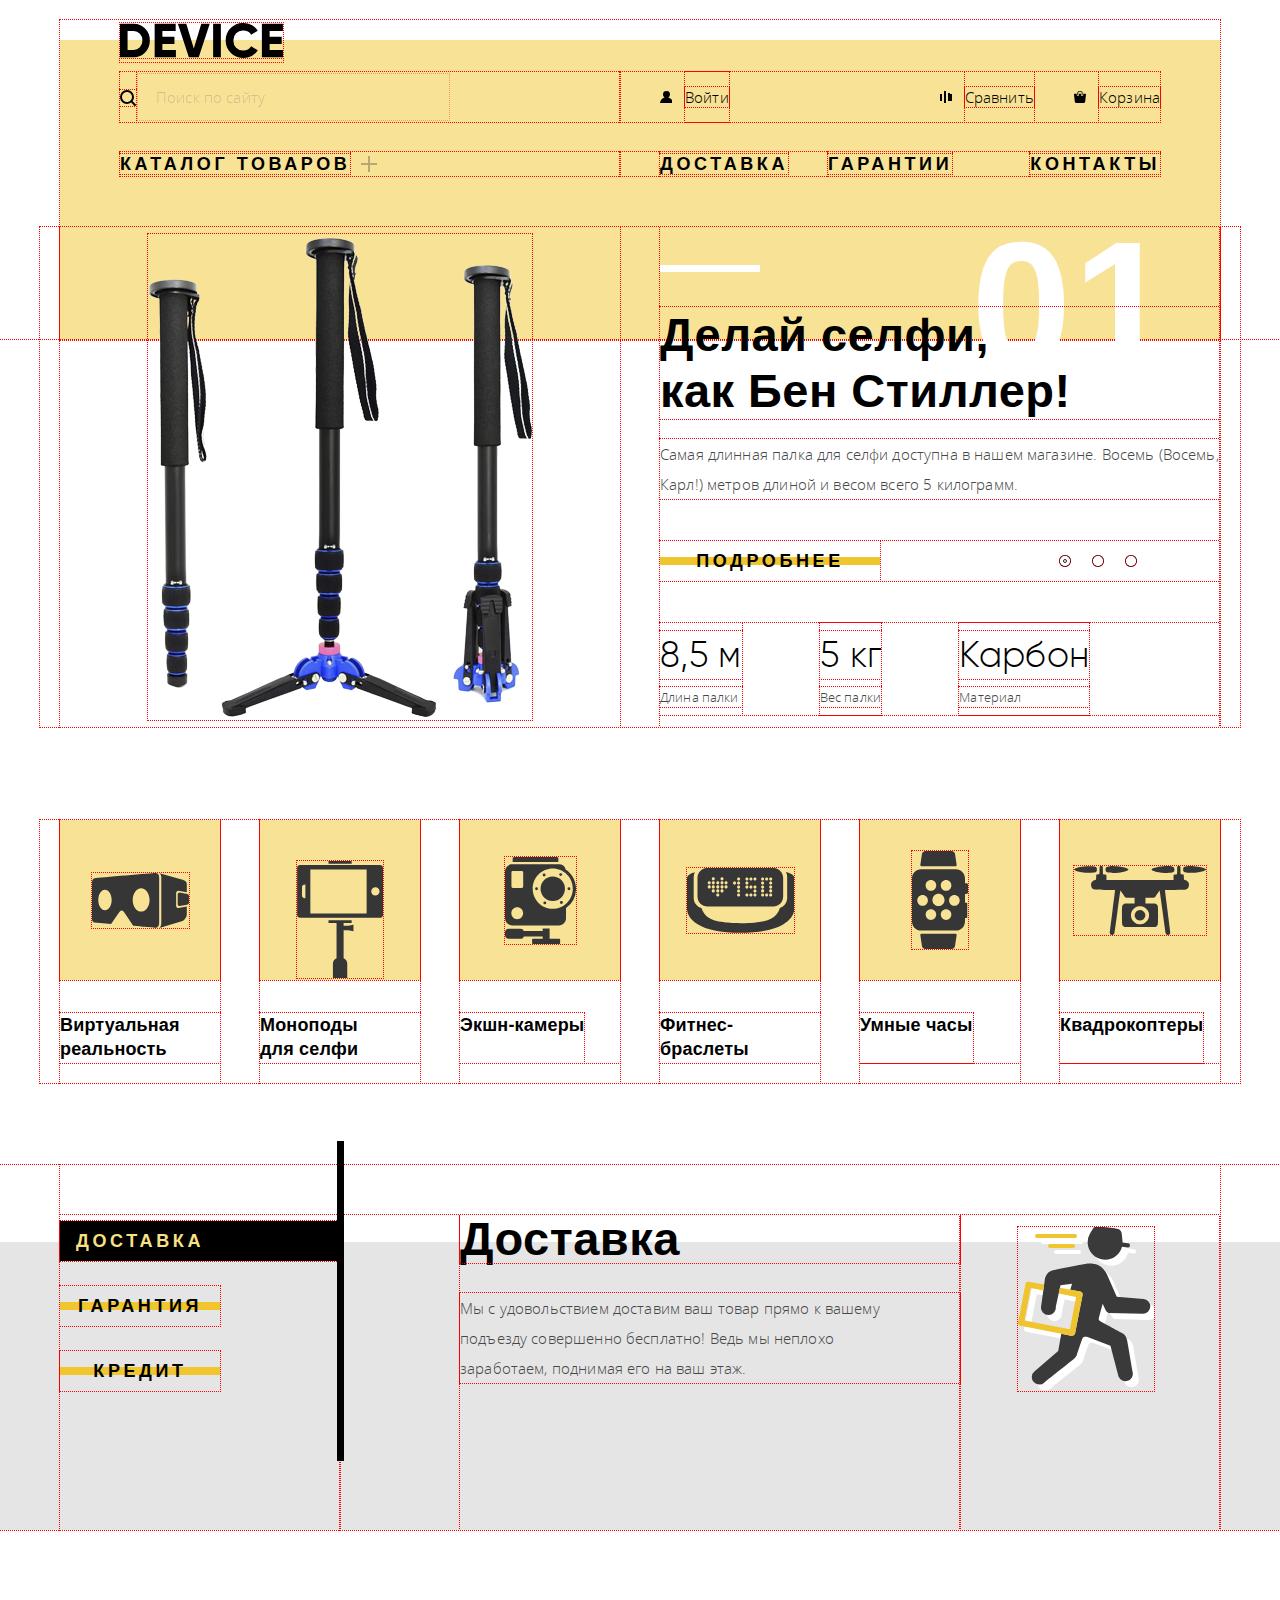
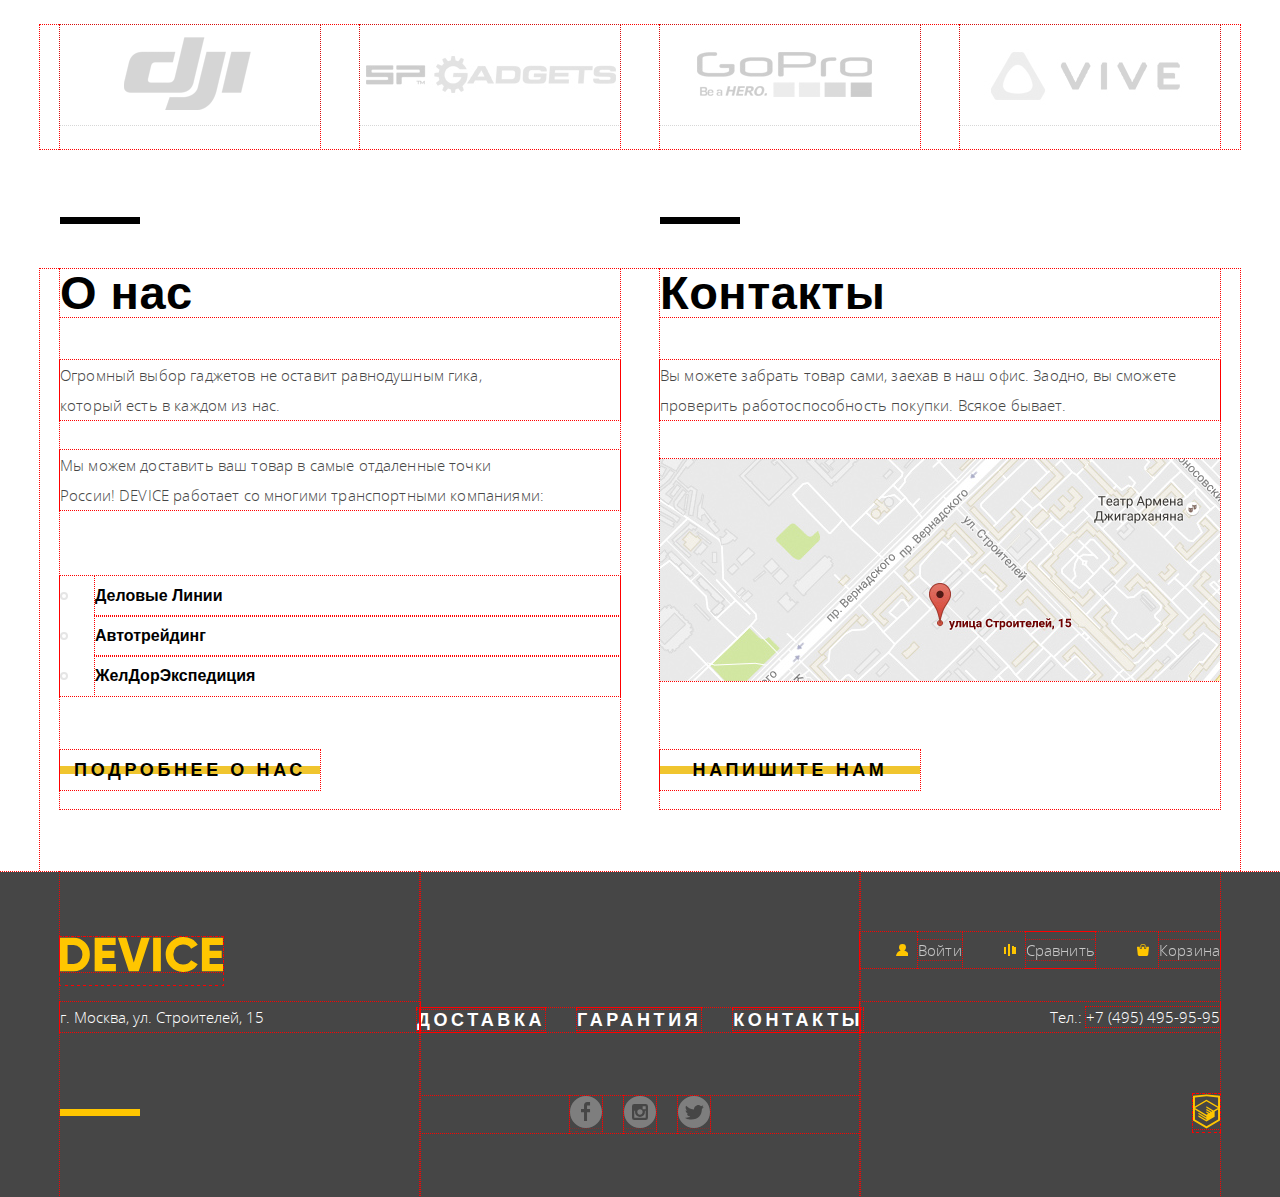
==== commit 2dd10b49: "исправляет ошибки" ====
--- a/index.html
+++ b/index.html
@@ -13,7 +13,7 @@
   <header class="site-header">
 
     <a class="site-header__logo" href="">
-      <img class="site-header__logo-img" src="img/logo-black.svg" width="163" height="35" alt="Логотип интернет-магазина &quotДевайс&quot">
+      <img class="site-header__logo-img" src="img/logo-black.svg" width="163" height="35" alt="Логотип интернет-магазина &quot;Девайс&quot;">
     </a>
     <nav class="site-header__secondary-menu">
       <form class="site-header__search search-form" action="https://echo.htmlacademy.ru/courses" method="post">
@@ -63,13 +63,13 @@
       </ul>
       <ul class="primary-menu__services-list">
         <li class="primary-menu__services-item">
-          <a class="primary-menu__services-link" href="#">Доставка</a>
+          <a class="primary-menu__services-link" href="#services">Доставка</a>
         </li>
         <li class="primary-menu__services-item">
-          <a class="primary-menu__services-link" href="#">Гарантии</a>
+          <a class="primary-menu__services-link" href="#services">Гарантии</a>
         </li>
         <li class="primary-menu__services-item">
-          <a class="primary-menu__services-link" href="#">Контакты</a>
+          <a class="primary-menu__services-link" href="#info">Контакты</a>
         </li>
       </ul>
     </nav>
@@ -77,7 +77,7 @@
   </header>
 
   <main class="content-container">
-    <h1 class="visually-hidden">Главная станица интернет-магазина &quotДевайс&quot</h1>
+    <h1 class="visually-hidden">Главная станица интернет-магазина &quot;Девайс&quot;</h1>
     
     <section class="content-container__promo promo">
       <h2 class="visually-hidden">Промо-слайдер</h2>
@@ -93,12 +93,12 @@
               </figure>
               <div class="promo-slide__description">
                 <h3 class="header">
-                  Делай селфи,<br>
-                  как Бен Стиллер! 
-                </h3>
-                <p class="text-light">
-                  Самая длинная палка для селфи доступна в нашем магазине.<br>
-                  Восемь (Восемь, Карл!) метров длиной и весом всего 5 килограмм.
+                  Делай селфи,
+                  как&nbsp;Бен&nbsp;Стиллер! 
+                </h3>
+                <p class="text-light">
+                  Самая длинная палка для селфи доступна в нашем магазине.
+                  Восемь&nbsp;(Восемь, Карл!) метров длиной и весом всего 5 килограмм.
                 </p>
                 <div class="promo-slider__controls">
                   <a class="button button-slider" href="catalog.html">Подробнее</a>
@@ -132,8 +132,8 @@
                   правильно! 
                 </h3>
                 <p class="text-light">
-                  Мотивирующие фитнес-браслеты помогут найти в себе силы<br>
-                  не пропускать занятия и соблюдать диету.
+                  Мотивирующие фитнес-браслеты помогут найти в себе силы
+                  не&nbsp;пропускать&nbsp;занятия и соблюдать диету.
                 </p>
                 <div class="promo-slider__controls">
                   <a class="button button-slider" href="catalog.html">Подробнее</a>
@@ -155,12 +155,12 @@
               </figure>
               <div class="promo-slide__description">
                 <h3 class="header">
-                  Порхает как бабочка,<br>
+                  Порхает как бабочка,
                   жалит как пчела!
                 </h3>
                 <p class="text-light">
-                  Этот обычный, на первый взгляд, квадрокоптер оснащен<br>
-                  мощным лазером, замаскированным под стандартную камеру.
+                  Этот обычный, на первый взгляд, квадрокоптер оснащен
+                  мощным&nbsp;лазером,&nbsp;замаскированным под стандартную камеру.
                 </p>
                 <div class="promo-slider__controls">
                   <a class="button button-slider" href="catalog.html">Подробнее</a>
@@ -191,7 +191,7 @@
         <li class="popular__item">
           <a class="popular__link" href="virtual-reality.html">
             <figure class="popular__image-field">
-              <div class="popular__virtual-reality">
+              <div class="popular__image-conteiner">
                 <img class="popular__image" src="img/popular-1.svg" width="97" height="55" alt="Виртуальная реальность">
               </div>
               <figcaption class="popular__text">Виртуальная реальность</figcaption>
@@ -201,17 +201,17 @@
         <li class="popular__item">
           <a class="popular__link" href="monopods-for-a-selfie.html">
             <figure class="popular__image-field">
-              <div class="popular__monopods-for-a-selfie">
-                <img class="popular__image" src="img/popular-2.svg" width="86" height="117" alt="Моноподы для селфи">
-              </div>
-              <figcaption class="popular__text">Моноподы<br>для селфи</figcaption>
+              <div class="popular__image-conteiner">
+                <img class="popular__image popular__image--align-end" src="img/popular-2.svg" width="86" height="117" alt="Моноподы для селфи">
+              </div>
+              <figcaption class="popular__text">Моноподы для&nbsp;селфи</figcaption>
             </figure>
           </a>
         </li>
         <li class="popular__item">
           <a class="popular__link" href="action-cameras.html">
             <figure class="popular__image-field">
-              <div class="popular__action-cameras">
+              <div class="popular__image-conteiner">
                 <img class="popular__image" src="img/popular-3.svg" width="71" height="87" alt="Экшн-камеры">
               </div>
               <figcaption class="popular__text">Экшн-камеры</figcaption>
@@ -221,7 +221,7 @@
         <li class="popular__item">
           <a class="popular__link" href="fitness-bracelets.html">
             <figure class="popular__image-field">
-              <div class="popular__fitness-bracelets">
+              <div class="popular__image-conteiner">
                 <img class="popular__image" src="img/popular-4.svg" width="107" height="65" alt="Фитнес-браслеты">
               </div>
               <figcaption class="popular__text">Фитнес-браслеты</figcaption>
@@ -231,7 +231,7 @@
         <li class="popular__item">
           <a class="popular__link" href="smart-watch.html">
             <figure class="popular__image-field">
-              <div class="popular__smart-watch">
+              <div class="popular__image-conteiner">
                 <img class="popular__image" src="img/popular-5.svg" width="56" height="98" alt="Умные часы">
               </div>
               <figcaption class="popular__text">Умные часы</figcaption>
@@ -241,7 +241,7 @@
         <li class="popular__item">
           <a class="popular__link" href="quadcopters.html">
             <figure class="popular__image-field">
-              <div class="popular__quadcopters">
+              <div class="popular__image-conteiner">
                 <img class="popular__image" src="img/popular-6.svg" width="132" height="69" alt="Квадрокоптеры">
               </div>
               <figcaption class="popular__text">Квадрокоптеры</figcaption>
@@ -251,7 +251,7 @@
       </ul>
     </section>
     
-    <section class="content-container__services services">
+    <section class="content-container__services services" id="services">
       <h2 class="visually-hidden">Сервисы-слайдер</h2>
       <div class="services-slider">
         <input type="radio" id="services-btn-1" name="services-toggle" checked>
@@ -270,9 +270,9 @@
                   Доставка 
                 </h3>
                 <p class="text-light">
-                  Мы с удовольствием доставим ваш товар прямо к вашему<br> 
-                  подъезду совершенно бесплатно! Ведь мы неплохо<br>
-                  заработаем, поднимая его на ваш этаж.
+                  Мы с удовольствием доставим ваш товар прямо к вашему 
+                  подъезду&nbsp;совершенно бесплатно! Ведь мы неплохо 
+                  заработаем,&nbsp;поднимая его на ваш этаж.
                 </p>
               </div>
               <figure class="services-slide__image-field">
@@ -285,9 +285,9 @@
                   Гарантия 
                 </h3>
                 <p class="text-light">
-                  Если из-за возгорания купленного у нас товара у вас сгорит<br> 
-                  дом — не переживайте, мы выдадим вам новый.<br>
-                  Товар, не дом, конечно же.
+                  Если из-за возгорания купленного у нас товара у вас сгорит 
+                  дом&nbsp;—&nbsp;не переживайте, мы выдадим вам новый.
+                  Товар,&nbsp;не&nbsp;дом,&nbsp;конечно же.
                 </p>
               </div>
               <figure class="services-slide__image-field">
@@ -300,9 +300,9 @@
                   Кредит
                 </h3>
                 <p class="text-light">
-                  Залезть в долговую яму стало проще! Кредитные<br> 
-                  консультанты подберут для вас наиболее выгодные<br> 
-                  условия кредита. Выгодные для нашего банка, разумеется.
+                  Залезть в долговую яму стало проще! Кредитные 
+                  консультанты&nbsp;подберут для вас наиболее выгодные 
+                  условия&nbsp;кредита. Выгодные для нашего банка, разумеется.
                 </p>
               </div>
               <figure class="services-slide__image-field">
@@ -330,7 +330,7 @@
       </a>
     </section>
     
-    <section class="content-container__info info">
+    <section class="content-container__info info" id="info">
       <h2 class="visually-hidden">Информация об организации и контакты</h2>
       
       <section class="info__about about">
@@ -338,12 +338,12 @@
           О нас 
         </h3>
         <p class="text-light">
-          Огромный выбор гаджетов не оставит равнодушным гика,<br>
-          который есть в каждом из нас.
+          Огромный выбор гаджетов не оставит равнодушным гика,
+          который&nbsp;есть&nbsp;в&nbsp;каждом из нас.
         </p>
         <p class="text-light">
-          Мы можем доставить ваш товар в самые отдаленные точки<br>
-          России! DEVICE работает со многими транспортными компаниями:
+          Мы можем доставить ваш товар в самые отдаленные точки
+          России!&nbsp;DEVICE&nbsp;работает со многими транспортными компаниями:
         </p>
         <ul class="about__delivery-list">
           <li class="about__delivery-item">
@@ -364,8 +364,8 @@
           Контакты 
         </h3>
         <p class="text-light">
-          Вы можете забрать товар сами, заехав в наш офис. Заодно, вы сможете<br>
-          проверить работоспособность покупки. Всякое бывает.
+          Вы можете забрать товар сами, заехав в наш офис. Заодно, вы сможете
+          проверить&nbsp;работоспособность покупки. Всякое бывает.
         </p>
         <a class="popup-map__open" href="https://goo.gl/maps/ZQNQpvk9YkGiaMqE9">
           <img class="contacts__map" src="img/map.jpg" width="560" height="222" alt="Карта-мини">
@@ -380,7 +380,7 @@
   <footer class="site-footer">
     <div class="site-footer__leftside footer-leftside">
       <a class="footer-leftside__logo-link" href="#">
-        <img class="footer-leftside__logo-img" src="img/logo-yellow.svg" width="163" height="35" alt="Логотип интернет-магазина &quotДевайс&quot">
+        <img class="footer-leftside__logo-img" src="img/logo-yellow.svg" width="163" height="35" alt="Логотип интернет-магазина &quot;Девайс&quot;">
       </a>
       <p class="footer-leftside__address">
         г. Москва, ул. Строителей, 15
@@ -389,13 +389,13 @@
     <div class="site-footer__center footer-center">
       <ul class="footer-center__services-list">
         <li class="footer-center__services-item">
-          <a class="footer-center__services-link" href="">Доставка</a>
+          <a class="footer-center__services-link" href="#services">Доставка</a>
         </li>
         <li class="footer-center__services-item">
-          <a class="footer-center__services-link" href="">Гарантия</a>
+          <a class="footer-center__services-link" href="#services">Гарантия</a>
         </li>
         <li class="footer-center__services-item">
-          <a class="footer-center__services-link" href="">Контакты</a>
+          <a class="footer-center__services-link" href="#info">Контакты</a>
         </li>
       </ul>
       <ul class="footer-center__social-list">
@@ -440,11 +440,7 @@
 
   <section class="popup popup-map">
     <h2 class="visually-hidden">Как до нас добраться</h2>
-    <iframe src="https://www.google.com/maps/embed?pb=!1m18!1m12!1m3!1d2580.036461371699!2d37.
-    52742395153439!3d55.68703400443441!2m3!1f0!2f0!3f0!3m2!1i1024!2i768!4f13.1!3m3!1m2!1s0x46b
-    54cf65f5c8955%3A0x694710ccd55501e!2z0YPQuy4g0KHRgtGA0L7QuNGC0LXQu9C10LksIDE1LCDQnNC-0YHQut
-    Cy0LAsIDExOTMxMQ!5e1!3m2!1sru!2sru!4v1582646957055!5m2!1sru!2sru" 
-    width="960" height="560" frameborder="0" style="border:0;" allowfullscreen=""></iframe>
+    <iframe src="https://www.google.com/maps/embed?pb=!1m18!1m12!1m3!1d2580.036461371699!2d37.52742395153439!3d55.68703400443441!2m3!1f0!2f0!3f0!3m2!1i1024!2i768!4f13.1!3m3!1m2!1s0x46b54cf65f5c8955%3A0x694710ccd55501e!2z0YPQuy4g0KHRgtGA0L7QuNGC0LXQu9C10LksIDE1LCDQnNC-0YHQutCy0LAsIDExOTMxMQ!5e1!3m2!1sru!2sru!4v1582646957055!5m2!1sru!2sru" width="960" height="560" style="border:0;" allowfullscreen=""></iframe>
     <button class="popup-map__close" type="button">Закрыть</button>
   </section>
 
@@ -457,17 +453,17 @@
       </label>
       <label class="popup-write-us__email-label">
         Ваш e-mail:
-        <input class="popup-write-us__email-field field-state" type="e-mail" name="e-mail" placeholder="email@example.com">
+        <input class="popup-write-us__email-field field-state" type="email" name="e-mail" placeholder="email@example.com">
       </label>
       <label class="popup-write-us__question-label">
         Текст письма:
-        <textarea name="popup-write-us__question-text field-state" placeholder="В свободной форме"></textarea>
+        <textarea class="popup-write-us__question-text field-state" name="feedback" placeholder="В свободной форме"></textarea>
       </label>  
       <button class="popup-write-us__submit button" type="submit">Отправить</button>
     </form>
     <button class="popup-write-us__close" type="button">Закрыть</button>
   </section>
 
-  <script src="js/popup-write-us_open.js"></script>
+  <script src="js/popup.js"></script>
 </body>
 </html>
--- a/css/style.css
+++ b/css/style.css
@@ -3,49 +3,49 @@
 */
 
 @font-face {
-    font-family: 'Open Sans';
+    font-family: "Open Sans";
     src:
-        local('Open Sans Light'),
-        local('OpenSans-Light'),
-        url('opensanslight.woff2') format('woff2'),
-        url('opensanslight.woff') format('woff'),
-        url('opensanslight.ttf') format('truetype');
+        local("Open Sans Light"),
+        local("OpenSans-Light"),
+        url("../fonts/web/opensanslight.woff2") format("woff2"),
+        url("../fonts/web/opensanslight.woff") format("woff"),
+        url("../fonts/open_sans/OpenSans-Light.ttf") format("truetype");
     font-weight: 300;
     font-style: normal;
 }
 
 @font-face {
-    font-family: 'Open Sans';
+    font-family: "Open Sans";
     src:
-        local('Open Sans'),
-        local('OpenSans'),
-        url('opensans.woff2') format('woff2'),
-        url('opensans.woff') format('woff'),
-        url('opensans.ttf') format('truetype');
+        local("Open Sans"),
+        local("OpenSans"),
+        url("../fonts/web/opensans.woff2") format("woff2"),
+        url("../fonts/web/opensans.woff") format("woff"),
+        url("../fonts/open_sans/OpenSans-Regular.ttf") format("truetype");
     font-weight: 400;
     font-style: normal;
 }
 
 @font-face {
-    font-family: 'Gilroy';
+    font-family: "Gilroy";
     src:
-        local('Gilroy Light'),
-        local('Gilroy-Light'),
-        url('Gilroylight.woff2') format('woff2'),
-        url('Gilroylight.woff') format('woff'),
-        url('Gilroylight.ttf') format('truetype');
+        local("Gilroy Light"),
+        local("Gilroy-Light"),
+        url("../fonts/web/Gilroylight.woff2") format("woff2"),
+        url("../fonts/web/gilroylight.woff") format("woff"),
+        url("../fonts/gilroy/Gilroylight.ttf") format("truetype");
     font-weight: 300;
     font-style: normal;
 }
     
 @font-face {
-    font-family: 'Gilroy';
+    font-family: "Gilroy";
     src:
-        local('Gilroy ExtraBold'),
-        local('Gilroy-ExtraBold'),
-        url('Gilroyextrabold.woff2') format('woff2'),
-        url('Gilroyextrabold.woff') format('woff'),
-        url('Gilroyextrabold.ttf') format('truetype');
+        local("Gilroy ExtraBold"),
+        local("Gilroy-ExtraBold"),
+        url("../fonts/web/Gilroyextrabold.woff2") format("woff2"),
+        url("../fonts/web/Gilroyextrabold.woff") format("woff"),
+        url("../fonts/gilroy/Gilroyextrabold.ttf") format("truetype");
     font-weight: 800;
     font-style: normal;
 }
@@ -54,11 +54,9 @@
 Общая часть
 */
 
-/*
 body * {
     outline: 1px dotted red;
 }
-*/
 
 body {
     display: flex;
@@ -96,12 +94,12 @@
     flex-direction: column;
     width: 1040px;
     margin: 0 auto;
-    padding: 0 60px;
-    min-height: 320px;
+    padding: 0 60px 120px;
+    min-height: 200px;
     background-image: linear-gradient(
         to bottom,
         #ffffff 20px,
-        rgb(240, 197, 46, 0.5) 20px);
+        #f7e296 20px);
 }
 
 .site-header__logo {
@@ -136,7 +134,7 @@
     background-color: transparent;
     opacity: 0.3;
     box-sizing: border-box;
-    font-family: 'Open Sans', 'Arial', sans-serif;
+    font-family: "Open Sans", "Arial", sans-serif;
     font-size: 15px;
     font-weight: 300;
     line-height: 50px;
@@ -152,6 +150,7 @@
 }
 
 .search-form__field:focus {
+    border-top: 2px solid transparent;
     border-bottom: 2px solid #000000;
     outline: none;
     opacity: 1.0;
@@ -175,7 +174,7 @@
     border: 2px solid #000000;
     box-sizing: border-box;
     background-color: transparent;
-    font-family: 'Open Sans', 'Arial', sans-serif;
+    font-family: "Open Sans", "Arial", sans-serif;
     font-size: 15px;
     font-weight: 300;
     line-height: 30px;
@@ -219,7 +218,7 @@
 }
 
 .site-header__secondary-menu-item::before {
-    content: '';
+    content: "";
     position: absolute;
     top: 19px;
     left: -25px;
@@ -240,7 +239,7 @@
 }
 
 .site-header__secondary-menu-link {
-    font-family: 'Open Sans', 'Arial', sans-serif;
+    font-family: "Open Sans", "Arial", sans-serif;
     font-size: 15px;
     font-weight: 300;
     line-height: 50px;
@@ -261,13 +260,17 @@
     opacity: 0.3;
 }
 
+.profile-link {
+    margin-right: 17px;
+}
+
 .site-header__primary-menu {
     display: flex;
 }
 
 .primary-menu__catalog-link,
 .primary-menu__services-link {
-    font-family: 'Gilroy', 'Arial', sans-serif;
+    font-family: "Gilroy", "Arial", sans-serif;
     font-size: 18px;
     font-weight: 800;
     line-height: 24px;
@@ -300,7 +303,7 @@
 }
 
 .primary-menu__catalog::after {
-    content: '';
+    content: "";
     position: absolute;
     top: 4px;
     right: -27px;
@@ -326,7 +329,7 @@
     flex-wrap: wrap;
     height: 90px;
     width: 1100px;
-    padding: 33px 0 33px 60px;
+    padding: 30px 0 44px 60px;
     background-color: #f7e296;
 }
 
@@ -345,7 +348,7 @@
 }
 
 .primary-menu__catalog-item-link {
-    font-family: 'Open Sans', 'Arial', sans-serif;
+    font-family: "Open Sans", "Arial", sans-serif;
     font-size: 15px;
     font-weight: 300;
     line-height: 30px;
@@ -438,7 +441,7 @@
 }
 
 #promo-btn-2:checked ~ .promo-slider__inner .promo-slide::after {
-    content: '02';
+    content: "02";
 }
   
 #promo-btn-3:checked ~ .promo-slider__inner .promo-slider__slides {
@@ -446,7 +449,7 @@
 }
 
 #promo-btn-3:checked ~ .promo-slider__inner .promo-slide::after {
-    content: '03';
+    content: "03";
 }
 
 .promo-slider__inner {
@@ -470,7 +473,7 @@
 }
 
 .promo-slide::before {
-    content: '';
+    content: "";
     position: absolute;
     top: 38px;
     right: 460px;
@@ -480,13 +483,13 @@
 }
 
 .promo-slide::after {
-    content: '01';
+    content: "01";
     position: absolute;
     top: -12px;
     right: 45px;
     width: 250px;
     height: 200px;
-    font-family: 'Gilroy', 'Arial', sans-serif;
+    font-family: "Gilroy", "Arial", sans-serif;
     font-size: 180px;
     font-weight: 800;
     line-height: 180px;
@@ -517,7 +520,7 @@
 }
 
 .header {
-    font-family: 'Gilroy', 'Arial', sans-serif;
+    font-family: "Gilroy", "Arial", sans-serif;
     font-size: 47px;
     font-weight: 800;
     line-height: 48px;
@@ -531,7 +534,7 @@
 }
 
 .text-light {
-    font-family: 'Open Sans', 'Arial', sans-serif;
+    font-family: "Open Sans", "Arial", sans-serif;
     font-size: 15px;
     font-weight: 300;
     line-height: 30px;
@@ -547,7 +550,7 @@
 .button {
     display: block;
     min-height: 40px;
-    font-family: 'Gilroy', 'Arial', sans-serif;
+    font-family: "Gilroy", "Arial", sans-serif;
     font-size: 18px;
     font-weight: 800;
     line-height: 40px;
@@ -599,7 +602,7 @@
 }
 
 .preference__item .item__parameter {
-    font-family: 'Open Sans', 'Arial', sans-serif;
+    font-family: "Open Sans", "Arial", sans-serif;
     font-size: 13px;
     font-weight: 300;
     line-height: 20px;
@@ -608,7 +611,7 @@
 }
 
 .preference__item .item__parameter-value {
-    font-family: 'Gilroy', 'Arial', sans-serif;
+    font-family: "Gilroy", "Arial", sans-serif;
     font-size: 36px;
     font-weight: 300;
     line-height: 48px;
@@ -636,12 +639,13 @@
     margin: 0px;
 }
 
-.popular__image-field div {
+.popular__image-conteiner {
     display: flex;
     justify-content: center;
     align-items: center;
-    width: 160px;
-    height: 160px;
+    width: 156px;
+    height: 156px;
+    padding: 2px;
     background-color: rgb(240, 197, 46, 0.5);
 }
 
@@ -650,34 +654,14 @@
     max-height: 95%;
 }
 
-.popular__virtual-reality .popular__image {
-    transform: translate(-0px, -1px);
-}
-
-.popular__monopods-for-a-selfie .popular__image {
-    transform: translate(1px, 19px);
-}
-
-.popular__action-cameras .popular__image {
-    transform: translate(5px, 1px);
-}
-
-.popular__fitness-bracelets .popular__image {
-    transform: translate(2px, 2px);
-}
-
-.popular__smart-watch .popular__image {
-    transform: translate(3px, 1px);
-}
-
-.popular__quadcopters .popular__image {
-    transform: translate(-1px, 3px);
+.popular__image--align-end {
+    align-self: flex-end;
 }
 
 .popular__text {
     min-height: 50px;
     margin-top: 33px;
-    font-family: 'Gilroy', 'Arial', sans-serif;
+    font-family: "Gilroy", "Arial", sans-serif;
     font-size: 18px;
     font-weight: 800;
     line-height: 24px;
@@ -731,7 +715,7 @@
 }
 
 .services-slider__controls::after {
-    content: '';
+    content: "";
     position: absolute;
     top: -74px;
     right: -4px;
@@ -864,7 +848,7 @@
 
 .info__about::before,
 .info__contacts::before {
-    content: '';
+    content: "";
     position: absolute;
     top: -52px;
     left: 0;
@@ -909,7 +893,7 @@
 }
 
 .about .about__delivery-text {
-    font-family: 'Gilroy', 'Arial', sans-serif;
+    font-family: "Gilroy", "Arial", sans-serif;
     font-size: 16px;
     font-weight: 800;
     line-height: 40px;
@@ -917,7 +901,7 @@
 }
 
 .about .about__delivery-item::before {
-    content: '';
+    content: "";
     position: absolute;
     top: 16px;
     left: -35px;
@@ -929,9 +913,9 @@
 
 .page {
     width: 1100px;
-    min-height: 180px;
-    margin: -110px auto 0;
-    padding: 40px 0 0 60px;
+    min-height: 130px;
+    margin: -114px auto 0;
+    padding: 37px 0 12px 60px;
     text-align: left;
     background-color: #ffffff;
 }
@@ -940,17 +924,16 @@
     display: flex;
     justify-content: flex-start;
     width: 100%;
-    margin-top: 30px;
+    margin-top: 24px;
 }
 
 .page__bread-crumbs-item {
-    margin-right: 40px;
-}
-
-.page__bread-crumbs-link,
-.page__bread-crumbs-item span {
-    position: relative;
-    font-family: 'Open Sans', 'Arial', sans-serif;
+    margin-right: 37px;
+}
+
+.page__bread-crumbs-link {
+    position: relative;
+    font-family: "Open Sans", "Arial", sans-serif;
     font-size: 14px;
     font-weight: 300;
     line-height: 24px;
@@ -966,8 +949,8 @@
     color: rgba(0, 0, 0, 0.1);
 }
 
-.page__bread-crumbs-link::after {
-    content: '';
+.page__bread-crumbs-item:not(:last-child) .page__bread-crumbs-link::after {
+    content: "";
     position: absolute;
     top: 8px;
     right: -22px;
@@ -980,13 +963,16 @@
     position: relative;
     display: flex;
     justify-content: center;
+    align-items: flex-start;
     margin: 0 auto;
+    padding: 24px 0 16px;
     background-color: rgb(0, 0, 0, 0.08);
 }
 
 .content-conteiner__sorter::before {
-    content: '';
-    position: absolute;
+    content: "";
+    position: absolute;
+    top: 0;
     left: -252px;
     width: 50%;
     height: 100%;
@@ -998,16 +984,14 @@
     display: flex;
     align-items: flex-start;
     width: 760px;
-    min-height: 47px;
-    padding: 23px 0 0 400px;
-}
-
-.sorter__inner::before {
-    content: 'фильтр:';
-    position: absolute;
-    top: 23px;
-    left: 60px;
-    font-family: 'Gilroy', 'Arial', sans-serif;
+    min-height: 24px;
+    padding-left: 72px;
+}
+
+.sorter__title, 
+.sorter__filter-title {
+    margin: 0;
+    font-family: "Gilroy", "Arial", sans-serif;
     font-size: 16px;
     font-weight: 800;
     line-height: 24px;
@@ -1016,21 +1000,19 @@
     text-transform: uppercase;
 }
 
+.sorter__filter-title {
+    width: 268px;
+    padding-left: 60px;
+}
+
 .sorter__title {
-    width: 200px;
-    margin: 0;
-    font-family: 'Gilroy', 'Arial', sans-serif;
-    font-size: 16px;
-    font-weight: 800;
-    line-height: 24px;
-    letter-spacing: 3.2px;
-    color: #000000;
-    text-transform: uppercase;
+    width: 190px;
+    padding-right: 10px;
 }
 
 .sorter ul {
     display: flex;
-    align-items: center;
+    align-items: flex-start;
     flex-wrap: wrap;
     padding-top: 3px;
 }
@@ -1050,7 +1032,7 @@
 }
 
 .sorter__parameter-link {
-    font-family: 'Open Sans', 'Arial', sans-serif;
+    font-family: "Open Sans", "Arial", sans-serif;
     font-size: 14px;
     font-weight: 400;
     line-height: 18px;
@@ -1088,11 +1070,11 @@
     display: flex;
     justify-content: center;
     min-width: 1160px;
-    min-height: 1290px;
+    min-height: 1216px;
 }
 
 .content-conteiner__goods::before {
-    content: '';
+    content: "";
     position: absolute;
     left: -252px;
     width: 50%;
@@ -1103,36 +1085,23 @@
 
 .goods__filter {
     min-width: 268px;
-    padding: 70px 0 0 60px;
-}
-
-.goods__filter-title {
-    width: 200px;
-    margin: 0;
-    padding: 23px 0;
-    font-family: 'Gilroy', 'Arial', sans-serif;
-    font-size: 16px;
-    font-weight: 800;
-    line-height: 24px;
-    letter-spacing: 3.2px;
-    color: #000000;
-    text-transform: uppercase;
+    padding: 68px 0 0 60px;
 }
 
 .goods__filter fieldset,
 .goods__filter-buttons {
     width: 200px;
     border: none;
-    margin: 0 0 40px 0;
+    margin: 0 0 31px 0;
     padding: 0;
 }
 
 .goods__filter legend {
     width: 200px;
-    padding-top: 15px;
-    padding-bottom: 30px;
+    padding-top: 10px;
+    padding-bottom: 18px;
     border-top: 2px solid #000000;
-    font-family: 'Gilroy', 'Arial', sans-serif;
+    font-family: "Gilroy", "Arial", sans-serif;
     font-size: 18px;
     font-weight: 800;
     line-height: 24px;
@@ -1144,7 +1113,7 @@
     position: relative;
     margin: 0;
     padding-left: 40px;
-    font-family: 'Open Sans', 'Arial', sans-serif;
+    font-family: "Open Sans", "Arial", sans-serif;
     font-size: 14px;
     font-weight: 300;
     line-height: 40px;
@@ -1153,6 +1122,77 @@
     cursor: pointer;
 }
 
+.filter-price__range {
+    position: relative;
+    margin: 17px 0 36px;
+}
+ 
+.range__scale {
+    height: 2px;
+    background: #dbdbdb;
+}
+  
+.range__bar {
+    width: 118px;
+    height: 2px;
+    background: #91c92f;
+}
+  
+.range__toggle {
+    content: "";
+    position: absolute;
+    top: -9px;
+    width: 4px;
+    height: 4px;
+    background: #ababab;
+    border: 8px solid #ffffff;
+    border-radius: 50%;
+    box-shadow: 0 2px 0 0 rgba(0, 1, 1, 0.3);
+    cursor: pointer;
+  }
+  
+.range__toggle--min {
+    left: -5px;
+}
+
+.range__toggle--max {
+    left: 108px;
+}
+
+.range__toggle--min:active {
+    top: -10px;
+    left: -6px;
+    border: 9px solid #ffffff;
+}
+
+.range__toggle--max:active {
+    top: -10px;
+    left: 107px;
+    border: 9px solid #ffffff;
+}
+
+.range__toggle--min::after,
+.range__toggle--max::after {
+    position: absolute;
+    top: 12px;
+    width: 60px;
+    font-family: "Gilroy", "Arial", sans-serif;
+    font-size: 14px;
+    font-weight: 300;
+    line-height: 24px;
+    color: rgb(0, 0, 0, 0.2);
+}
+
+.range__toggle--min::after {
+    content: "от 0";
+    left: -4px;
+}
+
+.range__toggle--max::after {
+    content: "до 5000";
+    left: -26px;
+}
+  
 .goods__filter label::before {
     content: "";
     position: absolute;
@@ -1230,6 +1270,19 @@
     background-color: #000000;
 }
 
+.filter-color__input:disabled + .filter-color__label {
+    color: #bfbfbf;
+}
+
+.filter-color__input:disabled + .filter-color__label::before {
+    border-color: #bfbfbf;
+}
+
+.filter-color__input:disabled + .filter-color__label .filter-color__check-bird::before,
+.filter-color__input:disabled + .filter-color__label .filter-color__check-bird::after {
+    background-color: #bfbfbf;
+}
+
 .filter-bluetooth__input:hover + .filter-bluetooth__label::before {
     box-shadow: 0 0 0 4px #666666;
 }
@@ -1250,13 +1303,27 @@
         inset 0 0 0 5px #000000;
 }
 
-.goods__filter input:disabled + label {
-    opacity: 0.25;
+.filter-bluetooth__input:disabled + .filter-bluetooth__label {
+    color: #bfbfbf;
+}
+
+.filter-bluetooth__input:disabled + .filter-bluetooth__label::before {
+    box-shadow: 0 0 0 4px #bfbfbf;
+}
+
+.filter-bluetooth__input:checked:disabled + .filter-bluetooth__label::before {
+    box-shadow: 
+        0 0 0 4px #bfbfbf,
+        inset 0 0 0 5px #bfbfbf;
+}
+
+.goods__filter input:focus + label::before {
+    outline: 3px solid #78c3e0;
 }
 
 .goods__sorted {
     width: 760px;
-    padding: 70px 0 0 72px;
+    padding: 68px 0 0 72px;
 }
 
 .sorted-goods__goods-items {
@@ -1272,11 +1339,12 @@
     justify-content: space-between;
     align-content: flex-start;
     width: 360px;
-    min-height: 500px;
+    min-height: 490px;
+    margin-bottom: 16px;
 }
 
 .item-good__image {
-    margin-bottom: 35px;
+    margin-bottom: 32px;
 }
 
 .item-good__controls {
@@ -1298,19 +1366,22 @@
     z-index: 1;
 }
 
-.item-good__link {
+.item-good__basket-add {
     width: 200px;
     margin-bottom: 20px;
 }
 
 .item-good__compare-add {
-    font-family: 'Open Sans', 'Arial', sans-serif;
+    font-family: "Open Sans", "Arial", sans-serif;
     font-size: 13px;
     font-weight: 300;
     line-height: 20px;
     letter-spacing: 0.13px;
     color: #000000;
+    background-color: transparent;
+    border: none;
     opacity: 0.5;
+    cursor: pointer;
 }
 
 .item-good__compare-add:hover {
@@ -1323,7 +1394,7 @@
 
 .item-good__page {
     width: 260px;
-    font-family: 'Gilroy', 'Arial', sans-serif;
+    font-family: "Gilroy", "Arial", sans-serif;
     font-size: 18px;
     font-weight: 800;
     line-height: 24px;
@@ -1334,7 +1405,7 @@
 .item-good__price {
     width: 100px;
     margin: 0;
-    font-family: 'Gilroy', 'Arial', sans-serif;
+    font-family: "Gilroy", "Arial", sans-serif;
     font-size: 16px;
     font-weight: 300;
     line-height: 24px;
@@ -1355,12 +1426,8 @@
     border: 2px solid rgb(0, 0, 0, 0.1);
     border-radius: 50%;
     box-sizing: border-box;
-    background-color: transparent;
     z-index: 2;
-}
-
-.item-good__new-text {
-    font-family: 'Gilroy', 'Arial', sans-serif;
+    font-family: "Gilroy", "Arial", sans-serif;
     font-size: 14px;
     font-weight: 800;
     line-height: 24px;
@@ -1377,20 +1444,20 @@
     align-items: center;
     flex-wrap: wrap;
     width: 100%;
-    min-height: 50px;
-    margin-bottom: 75px;
-    padding: 10px 0;
+    margin: -11px 0 75px;
     background-color: #ebebeb;
 }
 
 .pagination__item {
-    padding: 23px 0;
+    display: flex;
+    justify-content: center;
+    align-items: center;
     text-align: center;
 }
 
 .pagination__item:first-child {
+    min-height: 70px;
     width: 136px;
-    min-height: 24px;
     margin-right: auto;
 }
 
@@ -1399,30 +1466,52 @@
 }
 
 .pagination__item:last-child {
+    min-height: 70px;
     width: 136px;
-    min-height: 24px;
     margin-left: auto;
 }
 
 .pagination__link {
-    font-family: 'Gilroy', 'Arial', sans-serif;
+    font-family: "Gilroy", "Arial", sans-serif;
     font-size: 16px;
     font-weight: 800;
     line-height: 24px;
     letter-spacing: 3.2px;
+    text-transform: uppercase;
+}
+
+.pagination__item:first-child .pagination__link,
+.pagination__item:last-child .pagination__link {
+    width: 100%;
+    padding: 23px 0;
     color: #000000;
-    text-transform: uppercase;
-}
-
-.pagination__item:first-child:hover,
-.pagination__item:last-child:hover {
+}
+
+.pagination__item:first-child .pagination__link:hover,
+.pagination__item:last-child .pagination__link:hover {
     background-color: #d6d6d6;
 }
 
-.pagination__item:first-child:active,
-.pagination__item:last-child:active {
+.pagination__item:first-child .pagination__link:active,
+.pagination__item:last-child .pagination__link:active {
     background-color: #d6d6d6;
     color: rgb(0, 0, 0, 0.3);
+}
+
+.pagination__item:not(:first-child):not(:last-child) .pagination__link {
+    color: rgb(0, 0, 0, 0.3);
+}
+
+.pagination__item:not(:first-child):not(:last-child) .pagination__link:hover {
+    color: rgb(0, 0, 0, 0.6);
+}
+
+.pagination__item:not(:first-child):not(:last-child) .pagination__link:active {
+    color: #000000;
+}
+
+.pagination__item:not(:first-child):not(:last-child) .pagination__link--active {
+    color: #000000;
 }
 
 /*
@@ -1444,7 +1533,7 @@
 }
 
 .site-footer__leftside::before {
-    content: '';
+    content: "";
     position: absolute;
     top: 237px;
     left: 0;
@@ -1476,7 +1565,7 @@
 }
 
 .footer-leftside__address {
-    font-family: 'Open Sans', 'Arial', sans-serif;
+    font-family: "Open Sans", "Arial", sans-serif;
     font-size: 15px;
     font-weight: 300;
     line-height: 30px;
@@ -1500,7 +1589,7 @@
 }
 
 .footer-center__services-link {
-    font-family: 'Gilroy', 'Arial', sans-serif;
+    font-family: "Gilroy", "Arial", sans-serif;
     font-size: 18px;
     font-weight: 800;
     line-height: 24px;
@@ -1551,7 +1640,7 @@
 }
 
 .footer-rightside__secondary-menu-item::after {
-    content: '';
+    content: "";
     position: absolute;
     top: 12px;
     left: -22px;
@@ -1580,7 +1669,7 @@
 }
 
 .footer-rightside__secondary-menu-link {
-    font-family: 'Open Sans', 'Arial', sans-serif;
+    font-family: "Open Sans", "Arial", sans-serif;
     font-size: 15px;
     font-weight: 300;
     line-height: 36px;
@@ -1602,7 +1691,7 @@
 
 .footer-rightside__phone-text,
 .footer-rightside__phone-link {
-    font-family: 'Open Sans', 'Arial', sans-serif;
+    font-family: "Open Sans", "Arial", sans-serif;
     font-size: 15px;
     font-weight: 300;
     line-height: 30px;
@@ -1669,7 +1758,7 @@
     left: 50%;
     display: none;
     width: 960px;
-    min-height: 375px;
+    min-height: 376px;
     background-color: #ffffff;
     box-shadow: 0 0 30px 0 #000000;
     transform: translate(-50%, -50%);
@@ -1700,7 +1789,7 @@
 .popup-write-us__form label {
     margin-bottom: 40px;
     padding: 0px;
-    font-family: 'Gilroy', 'Arial', sans-serif;
+    font-family: "Gilroy", "Arial", sans-serif;
     font-size: 18px;
     font-weight: 800;
     line-height: 24px;
@@ -1715,7 +1804,7 @@
     padding: 0 20px;
     border: none;
     box-sizing: border-box;
-    font-family: 'Open Sans', 'Arial', sans-serif;
+    font-family: "Open Sans", "Arial", sans-serif;
     font-size: 14px;
     font-weight: 400;
     line-height: 18px;
@@ -1785,11 +1874,6 @@
     opacity: 0.3;
 }
 
-
-
-
-
-
 /*
 ---------------------------------------------------
 */
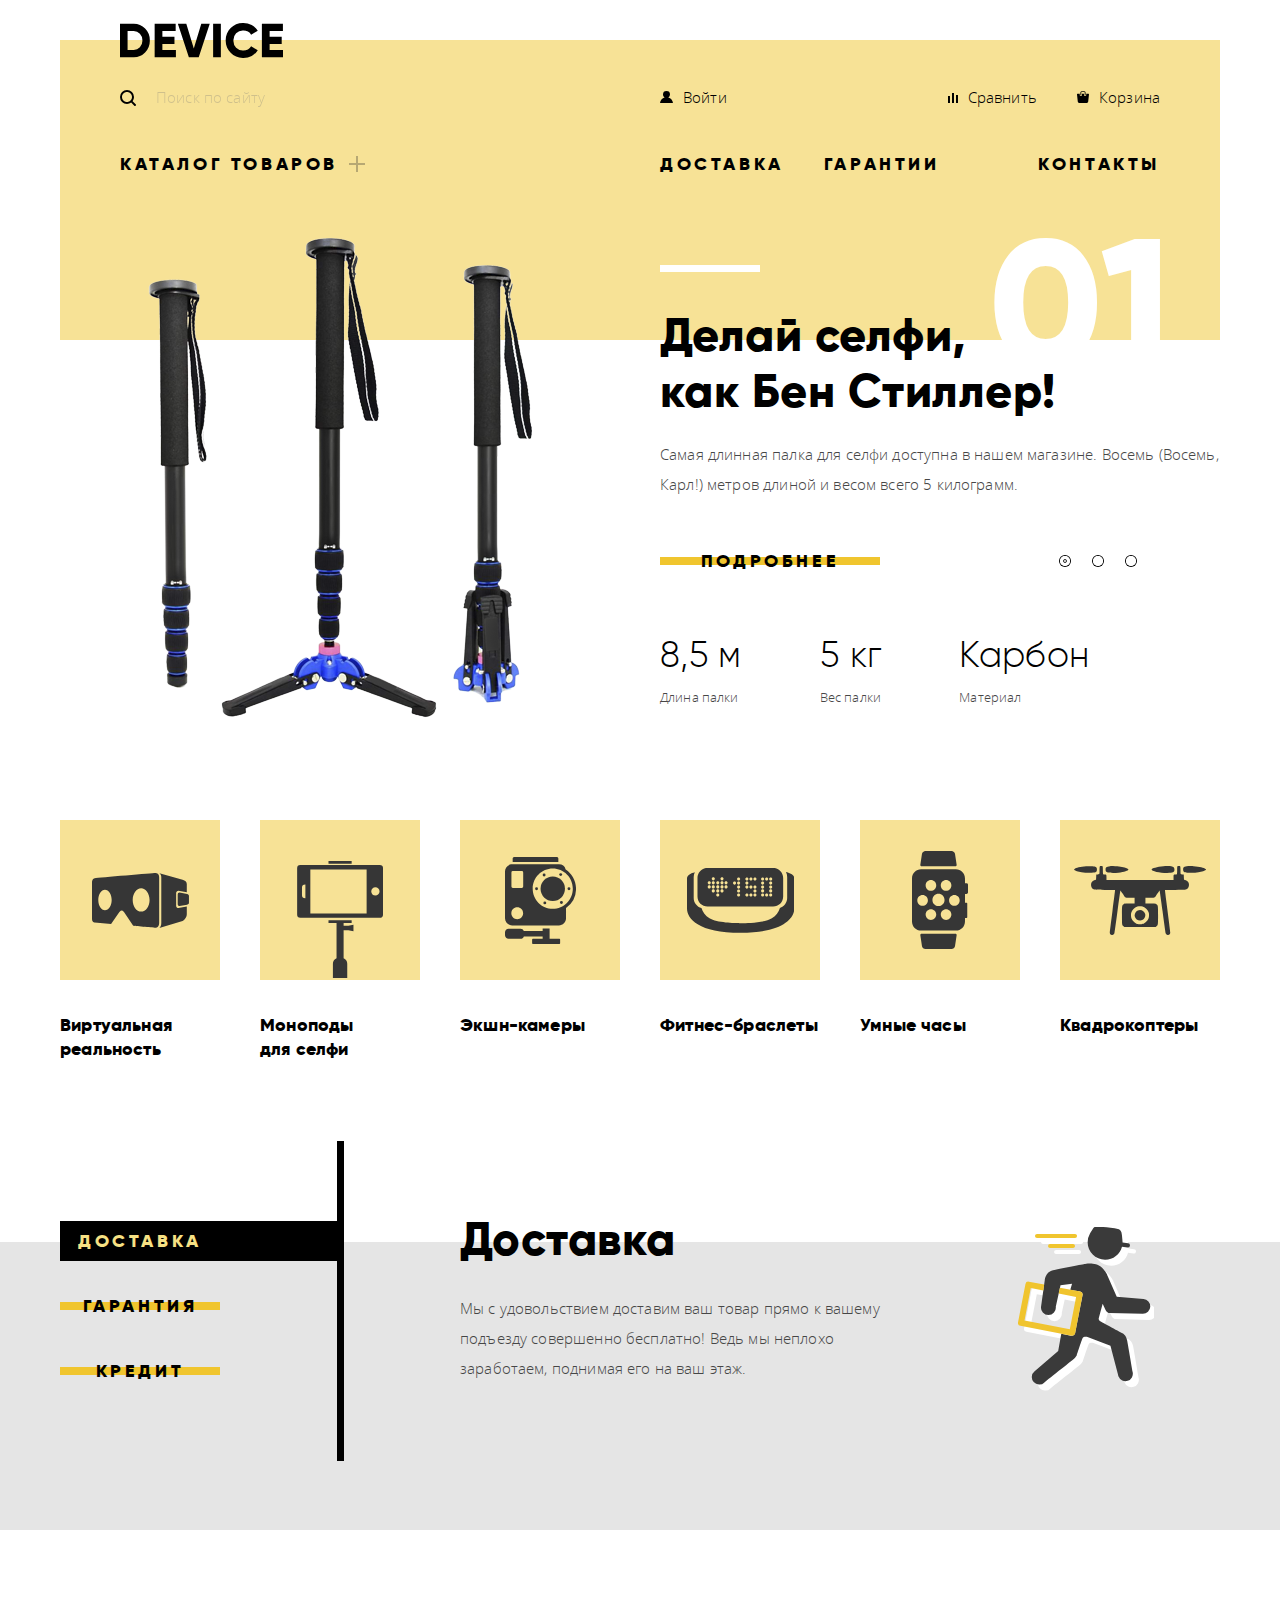
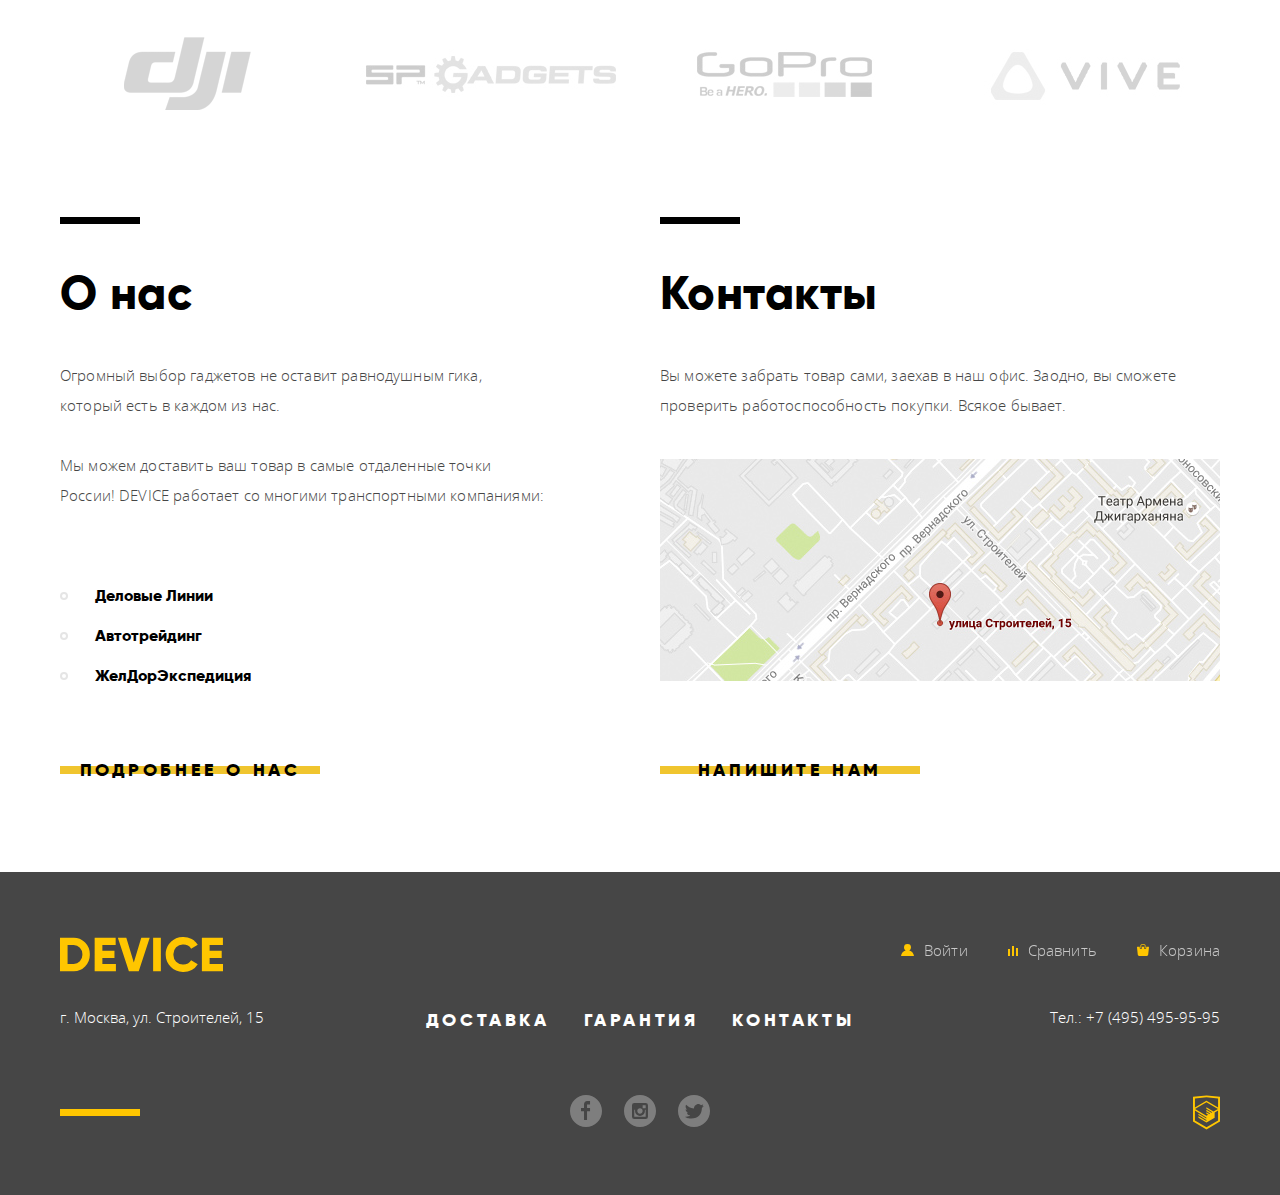
==== commit e5420d9f: "Подготавливает к защите (без IE)" ====
--- a/index.html
+++ b/index.html
@@ -25,13 +25,22 @@
       </form>
       <ul class="site-header__secondary-menu-list">
         <li class="site-header__secondary-menu-item">
-          <a class="site-header__secondary-menu-link" href="#">Войти</a>
+          <a class="site-header__secondary-menu-link" href="#">
+            <img class="site-header__secondary-menu-image" src="img/user.svg" width="13" height="12" alt="">
+            <span class="site-header__secondary-menu-text ">Войти</span>
+          </a>
         </li>
         <li class="site-header__secondary-menu-item">
-          <a class="site-header__secondary-menu-link" href="#">Сравнить</a>
+          <a class="site-header__secondary-menu-link" href="#">
+            <img class="site-header__secondary-menu-image" src="img/compare.svg" width="10" height="10" alt="">
+            <span class="site-header__secondary-menu-text">Сравнить</span>
+          </a>
         </li>
         <li class="site-header__secondary-menu-item">
-          <a class="site-header__secondary-menu-link" href="#">Корзина</a>
+          <a class="site-header__secondary-menu-link" href="#">
+            <img class="site-header__secondary-menu-image" src="img/cart.svg" width="12" height="12" alt="">
+            <span class="site-header__secondary-menu-text">Корзина</span>
+          </a>
         </li>
       </ul>
     </nav>
@@ -82,9 +91,9 @@
     <section class="content-container__promo promo">
       <h2 class="visually-hidden">Промо-слайдер</h2>
       <div class="promo-slider">
-        <input type="radio" id="promo-btn-1" name="promo-toggle" checked>
-        <input type="radio" id="promo-btn-2" name="promo-toggle">
-        <input type="radio" id="promo-btn-3" name="promo-toggle">
+        <input class="visually-hidden" type="radio" id="promo-btn-1" name="promo-toggle" checked>
+        <input class="visually-hidden" type="radio" id="promo-btn-2" name="promo-toggle">
+        <input class="visually-hidden" type="radio" id="promo-btn-3" name="promo-toggle">
         <div class="promo-slider__inner">
           <div class="promo-slider__slides">
             <article class="promo-slider__slide promo-slide">
@@ -254,9 +263,9 @@
     <section class="content-container__services services" id="services">
       <h2 class="visually-hidden">Сервисы-слайдер</h2>
       <div class="services-slider">
-        <input type="radio" id="services-btn-1" name="services-toggle" checked>
-        <input type="radio" id="services-btn-2" name="services-toggle">
-        <input type="radio" id="services-btn-3" name="services-toggle">
+        <input class="visually-hidden" type="radio" id="services-btn-1" name="services-toggle" checked>
+        <input class="visually-hidden" type="radio" id="services-btn-2" name="services-toggle">
+        <input class="visually-hidden" type="radio" id="services-btn-3" name="services-toggle">
         <div class="services-slider__controls">
           <label class="button" for="services-btn-1">Доставка</label>
           <label class="button" for="services-btn-2">Гарантия</label>
@@ -267,7 +276,7 @@
             <article class="services-slider__slide services-slide">
               <div class="services-slide__description">
                 <h3 class="header">
-                  Доставка 
+                  Доставка
                 </h3>
                 <p class="text-light">
                   Мы с удовольствием доставим ваш товар прямо к вашему 
@@ -335,7 +344,7 @@
       
       <section class="info__about about">
         <h3 class="header">
-          О нас 
+          О нас
         </h3>
         <p class="text-light">
           Огромный выбор гаджетов не оставит равнодушным гика,
@@ -361,7 +370,7 @@
       
       <section class="info__contacts contacts">
         <h3 class="header">
-          Контакты 
+          Контакты
         </h3>
         <p class="text-light">
           Вы можете забрать товар сами, заехав в наш офис. Заодно, вы сможете
@@ -378,64 +387,75 @@
   </main>
   
   <footer class="site-footer">
-    <div class="site-footer__leftside footer-leftside">
-      <a class="footer-leftside__logo-link" href="#">
-        <img class="footer-leftside__logo-img" src="img/logo-yellow.svg" width="163" height="35" alt="Логотип интернет-магазина &quot;Девайс&quot;">
-      </a>
-      <p class="footer-leftside__address">
+
+    <nav class="site-footer__secondary-menu">
+      <a class="site-footer__secondary-menu-logo-link" href="index.html">
+        <img class="site-footer__secondary-menu-logo-image" src="img/logo-yellow.svg" width="163" height="35" alt="Логотип интернет-магазина &quot;Девайс&quot;">
+      </a>
+      <ul class="site-footer__secondary-menu-list">
+        <li class="site-footer__secondary-menu-item">
+          <a class="site-footer__secondary-menu-link" href="#">
+            <img class="site-footer__secondary-menu-image" src="img/user-yellow.svg" width="13" height="12" alt="">
+            <span class="site-footer__secondary-menu-text ">Войти</span>
+          </a>
+        </li>
+        <li class="site-footer__secondary-menu-item">
+          <a class="site-footer__secondary-menu-link" href="#">
+            <img class="site-footer__secondary-menu-image" src="img/compare-yellow.svg" width="10" height="10" alt="">
+            <span class="site-footer__secondary-menu-text">Сравнить</span>
+          </a>
+        </li>
+        <li class="site-footer__secondary-menu-item">
+          <a class="site-footer__secondary-menu-link" href="#">
+            <img class="site-footer__secondary-menu-image" src="img/cart-yellow.svg" width="12" height="12" alt="">
+            <span class="site-footer__secondary-menu-text">Корзина</span>
+          </a>
+        </li>
+      </ul>
+    </nav>
+    <div class="site-footer__info footer-info">
+      <p class="footer-info__address">
         г. Москва, ул. Строителей, 15
       </p>
+      <ul class="footer-info__services-list">
+        <li class="footer-info__services-item">
+          <a class="footer-info__services-link" href="index.html#services">Доставка</a>
+        </li>
+        <li class="footer-info__services-item">
+          <a class="footer-info__services-link" href="index.html#services">Гарантия</a>
+        </li>
+        <li class="footer-info__services-item">
+          <a class="footer-info__services-link" href="index.html#info">Контакты</a>
+        </li>
+      </ul>
+      <p class="footer-info__phone-text">
+        Тел.: 
+        <a class="footer-info__phone-link" href="tel:+74954959595">+7 (495) 495-95-95</a>
+      </p>
     </div>
-    <div class="site-footer__center footer-center">
-      <ul class="footer-center__services-list">
-        <li class="footer-center__services-item">
-          <a class="footer-center__services-link" href="#services">Доставка</a>
-        </li>
-        <li class="footer-center__services-item">
-          <a class="footer-center__services-link" href="#services">Гарантия</a>
-        </li>
-        <li class="footer-center__services-item">
-          <a class="footer-center__services-link" href="#info">Контакты</a>
-        </li>
-      </ul>
-      <ul class="footer-center__social-list">
-        <li class="footer-center__social-item">
-          <a class="footer-center__social-link" href="https://www.facebook.com/device">
-            <img class="footer-center__social-img" src="img/fb.svg" width="32" height="32" alt="Facebook">
-          </a>
-        </li>
-        <li class="footer-center__social-item">
-          <a class="footer-center__social-link" href="https://www.instagram.com/device/">
-            <img class="footer-center__social-img" src="img/instagram.svg" width="32" height="32" alt="Instagram">
-          </a>
-        </li>
-        <li class="footer-center__social-item">
-          <a class="footer-center__social-link" href="https://twitter.com/device">
-            <img class="footer-center__social-img" src="img/twitter.svg" width="32" height="32" alt="Twitter">
-          </a>
-        </li>
-      </ul>
+    <div class="site-footer__links footer-links">
+      <ul class="footer-links__social-list">
+        <li class="footer-links__social-item">
+          <a class="footer-links__social-link" href="https://www.facebook.com/device">
+            <img class="footer-links__social-img" src="img/fb.svg" width="32" height="32" alt="Facebook">
+          </a>
+        </li>
+        <li class="footer-links__social-item">
+          <a class="footer-links__social-link" href="https://www.instagram.com/device/">
+            <img class="footer-links__social-img" src="img/instagram.svg" width="32" height="32" alt="Instagram">
+          </a>
+        </li>
+        <li class="footer-links__social-item">
+          <a class="footer-links__social-link" href="https://twitter.com/device">
+            <img class="footer-links__social-img" src="img/twitter.svg" width="32" height="32" alt="Twitter">
+          </a>
+        </li>
+      </ul>
+      <a class="footer-links__developer-link" href="https://htmlacademy.ru/intensive/htmlcss">
+        <img class="footer-links__developer-logo" src="img/logo-html.svg" width="27" height="35" alt="Логотип HTML-академии">
+      </a>
     </div>
-    <div class="site-footer__rightside footer-rightside">
-      <ul class="footer-rightside__secondary-menu-list">
-        <li class="footer-rightside__secondary-menu-item">
-          <a class="footer-rightside__secondary-menu-link" href="#">Войти</a>
-        </li>
-        <li class="footer-rightside__secondary-menu-item">
-          <a class="footer-rightside__secondary-menu-link" href="#">Сравнить</a>
-        </li>
-        <li class="footer-rightside__secondary-menu-item">
-          <a class="footer-rightside__secondary-menu-link" href="#">Корзина</a>
-        </li>
-      </ul>
-      <p class="footer-rightside__phone-text">
-        Тел.: 
-        <a class="footer-rightside__phone-link" href="tel:+74954959595">+7 (495) 495-95-95</a>
-      </p>
-      <a class="footer-rightside__developer-link" href="https://htmlacademy.ru/intensive/htmlcss">
-        <img class="footer-rightside__developer-logo" src="img/logo-html.svg" width="27" height="35" alt="Логотип HTML-академии">
-      </a>
-    </div>
+
   </footer>
 
   <section class="popup popup-map">
@@ -465,5 +485,7 @@
   </section>
 
   <script src="js/popup.js"></script>
+
 </body>
+
 </html>
--- a/css/style.css
+++ b/css/style.css
@@ -31,7 +31,7 @@
     src:
         local("Gilroy Light"),
         local("Gilroy-Light"),
-        url("../fonts/web/Gilroylight.woff2") format("woff2"),
+        url("../fonts/web/gilroylight.woff2") format("woff2"),
         url("../fonts/web/gilroylight.woff") format("woff"),
         url("../fonts/gilroy/Gilroylight.ttf") format("truetype");
     font-weight: 300;
@@ -43,8 +43,8 @@
     src:
         local("Gilroy ExtraBold"),
         local("Gilroy-ExtraBold"),
-        url("../fonts/web/Gilroyextrabold.woff2") format("woff2"),
-        url("../fonts/web/Gilroyextrabold.woff") format("woff"),
+        url("../fonts/web/gilroyextrabold.woff2") format("woff2"),
+        url("../fonts/web/gilroyextrabold.woff") format("woff"),
         url("../fonts/gilroy/Gilroyextrabold.ttf") format("truetype");
     font-weight: 800;
     font-style: normal;
@@ -53,10 +53,6 @@
 /*
 Общая часть
 */
-
-body * {
-    outline: 1px dotted red;
-}
 
 body {
     display: flex;
@@ -198,7 +194,7 @@
 .search-form__button-submit:active {
     display: block;
     background-color: #000000;
-    color: rgb(255, 255, 255, 0.3);
+    color: rgba(255, 255, 255, 0.3);
 }
 
 .site-header__secondary-menu-list {
@@ -209,59 +205,42 @@
 }
 
 .site-header__secondary-menu-item {
-    position: relative;
-    margin-left: 65px;
+    margin-left: 40px;
+    font-size: 0;
 }
 
 .site-header__secondary-menu-item:first-child {
     margin-right: auto;
 }
 
-.site-header__secondary-menu-item::before {
-    content: "";
-    position: absolute;
-    top: 19px;
-    left: -25px;
-    height: 12px;
-    width: 12px;
-}
-
-.site-header__secondary-menu-item:nth-of-type(1)::before {
-    background-image: url(../img/user.svg);
-}
-
-.site-header__secondary-menu-item:nth-of-type(2)::before {
-    background-image: url(../img/compare.svg);
-}
-
-.site-header__secondary-menu-item:nth-of-type(3)::before {
-    background-image: url(../img/cart.svg);
-}
-
-.site-header__secondary-menu-link {
+.site-header__secondary-menu-image {
+    max-width: 100%;
+    max-height: 100%;
+}
+
+.site-header__secondary-menu-text {
+    margin-left: 10px;
     font-family: "Open Sans", "Arial", sans-serif;
     font-size: 15px;
     font-weight: 300;
     line-height: 50px;
     letter-spacing: 0.15px;
     color: #000000;
-    text-align: left;
+    text-align: center;
     text-decoration: none;
     background-color: transparent;
 }
 
-.site-header__secondary-menu-item:hover,
-.site-header__secondary-menu-item:hover::before {
+.site-header__secondary-menu-link:hover {
     opacity: 0.6;
 }
 
-.site-header__secondary-menu-item:active,
-.site-header__secondary-menu-item:active::before {
+.site-header__secondary-menu-link:active {
     opacity: 0.3;
 }
 
 .profile-link {
-    margin-right: 17px;
+    margin-right: 15px;
 }
 
 .site-header__primary-menu {
@@ -400,10 +379,6 @@
 
 .promo-slider {
     position: relative;
-}
-
-.promo-slider input[type="radio"] {
-    display: none;
 }
 
 .promo-slider__controls {
@@ -588,7 +563,7 @@
 
 a.button:active,
 button.button:active {
-    color: rgb(0, 0, 0, 0.3);
+    color: rgba(0, 0, 0, 0.3);
 }
 
 .preference__item {
@@ -646,7 +621,7 @@
     width: 156px;
     height: 156px;
     padding: 2px;
-    background-color: rgb(240, 197, 46, 0.5);
+    background-color: rgba(240, 197, 46, 0.5);
 }
 
 .popular__image {
@@ -700,10 +675,6 @@
     padding-top: 50px;
 }
 
-.services-slider input[type="radio"] {
-    display: none;
-}
-
 .services-slider__controls {
     position: relative;
     display: flex;
@@ -966,7 +937,7 @@
     align-items: flex-start;
     margin: 0 auto;
     padding: 24px 0 16px;
-    background-color: rgb(0, 0, 0, 0.08);
+    background-color: rgba(0, 0, 0, 0.08);
 }
 
 .content-conteiner__sorter::before {
@@ -976,7 +947,7 @@
     left: -252px;
     width: 50%;
     height: 100%;
-    background-color: rgb(0, 0, 0, 0.08);
+    background-color: rgba(0, 0, 0, 0.08);
 }
 
 .sorter__inner {
@@ -1180,7 +1151,7 @@
     font-size: 14px;
     font-weight: 300;
     line-height: 24px;
-    color: rgb(0, 0, 0, 0.2);
+    color: rgba(0, 0, 0, 0.2);
 }
 
 .range__toggle--min::after {
@@ -1358,7 +1329,7 @@
     flex-direction: column;
     justify-content: center;
     align-items: center;
-    background-color: rgb(238, 238, 238, 0.7);
+    background-color: rgba(238, 238, 238, 0.7);
 }
 
 .item-good:hover .item-good__controls,
@@ -1423,7 +1394,7 @@
     align-items: center;
     width: 61px;
     height: 61px;
-    border: 2px solid rgb(0, 0, 0, 0.1);
+    border: 2px solid rgba(0, 0, 0, 0.1);
     border-radius: 50%;
     box-sizing: border-box;
     z-index: 2;
@@ -1432,7 +1403,7 @@
     font-weight: 800;
     line-height: 24px;
     letter-spacing: 0.7px;
-    color: rgb(0, 0, 0, 0.2);
+    color: rgba(0, 0, 0, 0.2);
     text-transform: uppercase;
     background-color: transparent;
     user-select: none;
@@ -1495,15 +1466,15 @@
 .pagination__item:first-child .pagination__link:active,
 .pagination__item:last-child .pagination__link:active {
     background-color: #d6d6d6;
-    color: rgb(0, 0, 0, 0.3);
+    color: rgba(0, 0, 0, 0.3);
 }
 
 .pagination__item:not(:first-child):not(:last-child) .pagination__link {
-    color: rgb(0, 0, 0, 0.3);
+    color: rgba(0, 0, 0, 0.3);
 }
 
 .pagination__item:not(:first-child):not(:last-child) .pagination__link:hover {
-    color: rgb(0, 0, 0, 0.6);
+    color: rgba(0, 0, 0, 0.6);
 }
 
 .pagination__item:not(:first-child):not(:last-child) .pagination__link:active {
@@ -1520,51 +1491,92 @@
 
 .site-footer {
     display: flex;
+    flex-direction: column;
+    justify-content: flex-start;
+    align-items: center;
+    background-color: #464646;
+    min-width: 1160px;
+}
+
+.site-footer__secondary-menu {
+    display: flex;
+    justify-content: space-between;
+    margin-top: 60px;    
+}
+
+.site-footer__secondary-menu-logo-link {
+    margin-right: 137px;
+    padding-top: 5px;
+    font-size: 0;
+}
+
+.site-footer__secondary-menu-logo-image:hover {
+    opacity: 0.6;
+}
+
+.site-footer__secondary-menu-logo-image:active {
+    opacity: 0.3;
+}
+
+.site-footer__secondary-menu-list {
+    display: flex;
+    justify-content: flex-end;
+    align-items: flex-start;
+    flex-wrap: wrap;
+    width: 860px;
+}
+
+.site-footer__secondary-menu-item {
+    margin-left: 40px;
+    font-size: 0;
+}
+
+.site-footer__secondary-menu-image {
+    max-width: 100%;
+    max-height: 100%;
+}
+
+.site-footer__secondary-menu-text {
+    margin-left: 10px;
+    font-family: "Open Sans", "Arial", sans-serif;
+    font-size: 15px;
+    font-weight: 300;
+    line-height: 36px;
+    letter-spacing: 0.15px;
+    color: #ffffff;
+    text-align: center;
+    text-decoration: none;
+    background-color: transparent;
+    opacity: 0.7;
+}
+
+.site-footer__secondary-menu-link:hover .site-footer__secondary-menu-image {
+    opacity: 0.6;
+}
+
+.site-footer__secondary-menu-link:active .site-footer__secondary-menu-image {
+    opacity: 0.3;
+}
+
+.site-footer__secondary-menu-link:hover .site-footer__secondary-menu-text {
+    opacity: 1.0;
+}
+
+.site-footer__secondary-menu-link:active .site-footer__secondary-menu-text {
+    opacity: 0.3;
+}
+
+.site-footer__info {
+    display: flex;
+    flex-direction: row;
     justify-content: center;
-    background-color: #464646;
-    min-height: 325px;
-    min-width: 1160px;
-}
-
-.site-footer__leftside {
-    position: relative;
-    text-align: left;
-    width: 360px;
-}
-
-.site-footer__leftside::before {
-    content: "";
-    position: absolute;
-    top: 237px;
-    left: 0;
-    width: 80px;
-    height: 7px;
-    background-color: #ffc600;
-}
-
-.site-footer__center {
-    text-align: center;
-    width: 440px;
-}
-
-.site-footer__rightside {
-    text-align: right;
-    width: 360px;
-}
-
-.footer-leftside__logo-img {
-    margin: 65px 0 10px;
-}
-
-.footer-leftside__logo-img:hover {
-    opacity: 0.6;
-}
-
-.footer-leftside__logo-img:active {
-    opacity: 0.3;
-}
-
-.footer-leftside__address {
+    align-items: flex-start;
+    margin-top: 30px;
+}
+
+.footer-info__address {
+    width: 300px;
+    margin: 0;
     font-family: "Open Sans", "Arial", sans-serif;
     font-size: 15px;
     font-weight: 300;
@@ -1574,21 +1586,18 @@
     background-color: transparent;
 }
 
-.footer-center__services-list,
-.footer-center__social-list {
+.footer-info__services-list {
     display: flex;
     justify-content: center;
-}
-
-.footer-center .footer-center__services-list {
-    margin: 136px 0 64px;
-}
-
-.footer-center__services-item {
-    margin: 0 16px;
-}
-
-.footer-center__services-link {
+    flex-wrap: wrap;
+    width: 560px;
+}
+
+.footer-info__services-item {
+    margin: 6px 17px;
+}
+
+.footer-info__services-link {
     font-family: "Gilroy", "Arial", sans-serif;
     font-size: 18px;
     font-weight: 800;
@@ -1601,96 +1610,22 @@
     background-color: transparent;
 }
 
-.footer-center__services-link:hover {
+.footer-info__services-link:hover {
     opacity: 0.6;
 }
 
-.footer-center__services-link:active {
+.footer-info__services-link:active {
     opacity: 0.3;
 }
 
-.footer-center__social-item {
-    margin: 0 11px;
-}
-
-.footer-center__social-link {
-    opacity: 0.3;
-}
-
-.footer-center__social-link:hover {
-    opacity: 0.6;
-}
-
-.footer-center__social-link:active {
-    opacity: 0.1;
-}
-
-.footer-rightside .footer-rightside__secondary-menu-list {
-    display: flex;
-    justify-content: flex-end;
-    margin: 60px 0 34px;
-}
-
-.footer-rightside__secondary-menu-item {
-    position: relative;
-}
-
-.footer-rightside__secondary-menu-item:not(:first-child) {
-    margin-left: 64px;
-}
-
-.footer-rightside__secondary-menu-item::after {
-    content: "";
-    position: absolute;
-    top: 12px;
-    left: -22px;
-    height: 12px;
-    width: 12px;
-}
-
-.footer-rightside__secondary-menu-item:nth-of-type(1)::after {
-    background-image: url(../img/user-yellow.svg);
-}
-
-.footer-rightside__secondary-menu-item:nth-of-type(2)::after {
-    background-image: url(../img/compare-yellow.svg);
-}
-
-.footer-rightside__secondary-menu-item:nth-of-type(3)::after {
-    background-image: url(../img/cart-yellow.svg);
-}
-
-.footer-rightside__secondary-menu-item:hover::after {
-    opacity: 0.6;
-}
-
-.footer-rightside__secondary-menu-item:active::after {
-    opacity: 0.3;
-}
-
-.footer-rightside__secondary-menu-link {
-    font-family: "Open Sans", "Arial", sans-serif;
-    font-size: 15px;
-    font-weight: 300;
-    line-height: 36px;
-    letter-spacing: 0.15px;
-    color: #ffffff;
-    text-align: center;
-    text-decoration: none;
-    background-color: transparent;
-    opacity: 0.7;
-}
-
-.footer-rightside__secondary-menu-link:hover {
-    opacity: 1.0;
-}
-
-.footer-rightside__secondary-menu-link:active {
-    opacity: 0.3;
-}
-
-.footer-rightside__phone-text,
-.footer-rightside__phone-link {
+.footer-info__phone-text {
+    width: 300px;
+    text-align: right;
+}
+
+.footer-info__phone-text,
+.footer-info__phone-link {
+    margin: 0;
     font-family: "Open Sans", "Arial", sans-serif;
     font-size: 15px;
     font-weight: 300;
@@ -1700,17 +1635,66 @@
     background-color: transparent;
 }
 
-.footer-rightside .footer-rightside__phone-text {
-    margin-bottom: 62px;
-}
-
-.footer-rightside__developer-link:hover {
+.site-footer__links {
+    position: relative;
+    display: flex;
+    flex-direction: row;
+    justify-content: center;
+    align-items: flex-start;
+    margin: 57px 0 60px;
+}
+
+.site-footer__links::after {
+    content: "";
+    position: absolute;
+    top: 14px;
+    left: 0;
+    width: 80px;
+    height: 7px;
+    background-color: #ffc600;
+}
+
+.footer-links__social-list {
+    display: flex;
+    justify-content: center;
+    flex-wrap: wrap;
+    width: 560px;
+    margin-left: 300px;
+    font-size: 0;
+}
+
+.footer-links__social-item {
+    margin: 0 11px 8px;
+}
+
+.footer-links__social-link {
+    opacity: 0.3;
+}
+
+.footer-links__social-link:hover {
     opacity: 0.6;
 }
 
-.footer-rightside__developer-link:active {
+.footer-links__social-link img:active {
+    opacity: 0.1;
+}
+
+.footer-links__developer-link {
+    margin-left: 273px;
+    font-size: 0;
+}
+
+.footer-links__developer-link:hover {
+    opacity: 0.6;
+}
+
+.footer-links__developer-link img:active {
     opacity: 0.3;
 }
+
+/*
+Стилизация popup
+*/
 
 @keyframes bounce {
     0% {
@@ -1821,27 +1805,27 @@
     width: 760px;
     height: 156px;
     padding-top: 20px;
-    background-color: rgb(229, 229, 229, 0.5);
+    background-color: rgba(229, 229, 229, 0.5);
     resize: none;
 }
 
 .field-state {
-    background-color: rgb(229, 229, 229, 0.5);
+    background-color: rgba(229, 229, 229, 0.5);
 }
 
 .popup-write-us__form input:hover,
 .popup-write-us__form textarea:hover {
-    background-color: rgb(229, 229, 229, 0.8);
+    background-color: rgba(229, 229, 229, 0.8);
 }
 
 .popup-write-us__form input:focus,
 .popup-write-us__form textarea:focus {
     background-color: transparent;
-    outline: 3px solid rgb(240, 197, 46, 0.5);
+    outline: 3px solid rgba(240, 197, 46, 0.5);
 }
 
 .field-invalid {
-    background-color: rgb(237, 181, 181, 0.5);
+    background-color: rgba(237, 181, 181, 0.5);
 }
 
 .popup-write-us__submit {
@@ -1862,6 +1846,7 @@
     background-repeat: no-repeat;
     font-size: 0px;
     opacity: 0.5;
+    cursor: pointer;
 }
 
 .popup-map__close:hover,
@@ -1873,8 +1858,3 @@
 .popup-write-us__close:active {
     opacity: 0.3;
 }
-
-/*
----------------------------------------------------
-*/
-
